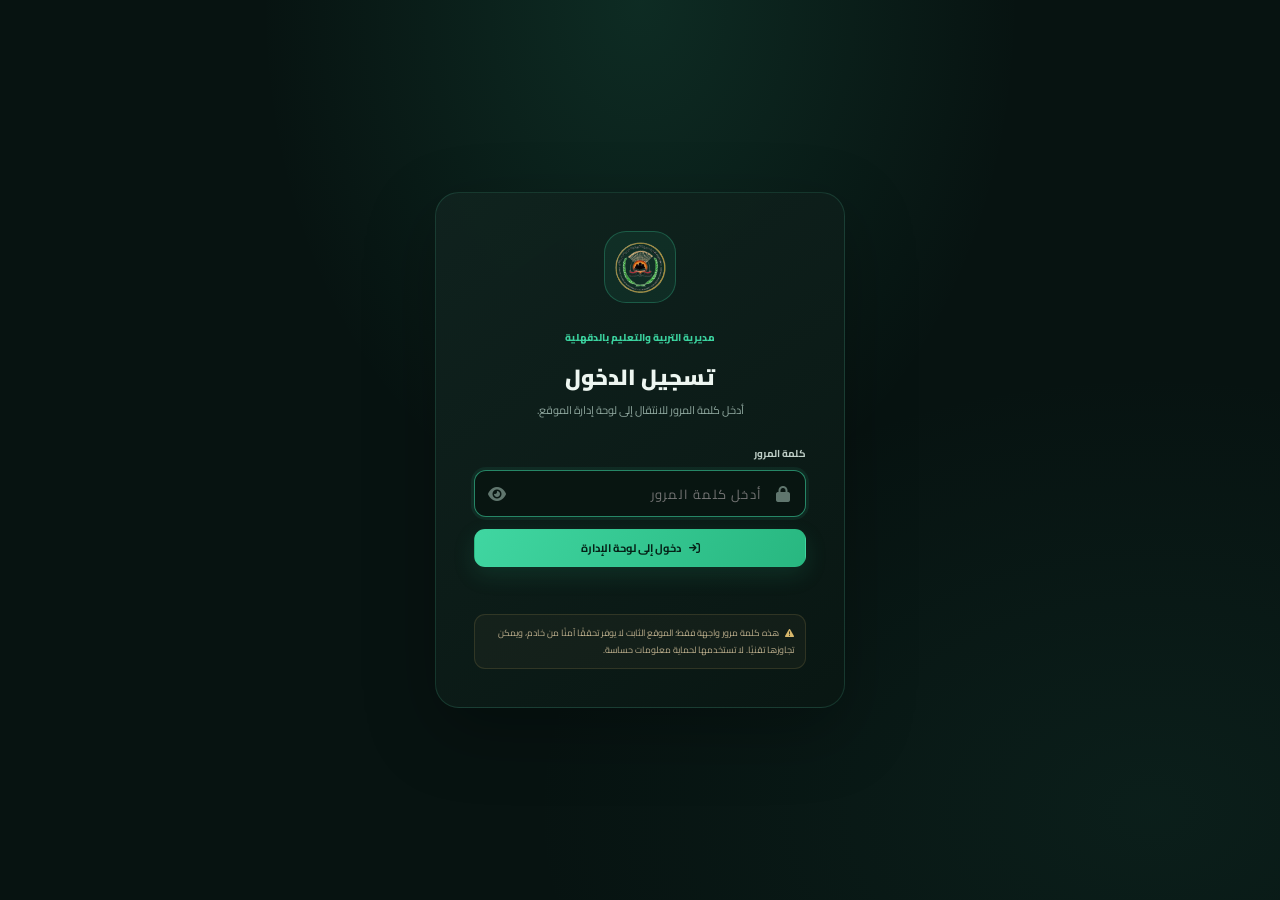
==== admin.html @ e36885cb "jjjm" ====
<!doctype html>
<html lang="ar" dir="rtl">
<head>
    <meta charset="utf-8">
    <meta name="viewport" content="width=device-width, initial-scale=1">
    <meta name="robots" content="noindex,nofollow">
    <meta name="theme-color" content="#071311">
    <title>إدارة الموقع | مديرية الدقهلية</title>
    <link rel="icon" href="op-removebg-preview.png">
    <link rel="preconnect" href="https://fonts.googleapis.com">
    <link rel="preconnect" href="https://fonts.gstatic.com" crossorigin>
    <link href="https://fonts.googleapis.com/css2?family=Cairo:wght@400;500;600;700;800;900&display=swap" rel="stylesheet">
    <link rel="stylesheet" href="https://cdnjs.cloudflare.com/ajax/libs/font-awesome/6.5.0/css/all.min.css">
    <style>
        :root {
            color-scheme: dark;
            --bg: #071311;
            --surface: #0c1b18;
            --surface-2: #10231f;
            --surface-3: #152b26;
            --line: rgba(195, 226, 214, .09);
            --line-bright: rgba(58, 211, 159, .28);
            --text: #edf6f1;
            --muted: #91a9a0;
            --soft: #60766e;
            --mint: #3bd39f;
            --mint-dark: #143e31;
            --gold: #d7b76b;
            --red: #ff7778;
            --blue: #7bc8ff;
            --radius: 18px;
            --shadow: 0 24px 70px rgba(0, 0, 0, .28);
        }

        * { box-sizing: border-box; }
        html { min-width: 320px; background: var(--bg); scroll-behavior: smooth; }
        body {
            min-width: 320px;
            min-height: 100vh;
            margin: 0;
            color: var(--text);
            background:
                radial-gradient(ellipse at 82% -15%, rgba(59, 211, 159, .11), transparent 38%),
                radial-gradient(ellipse at -10% 70%, rgba(39, 114, 94, .12), transparent 36%),
                var(--bg);
            font-family: "Cairo", sans-serif;
        }
        button, input, textarea, select { font: inherit; }
        button, a { -webkit-tap-highlight-color: transparent; }
        button { color: inherit; }
        a { color: inherit; }
        [hidden] { display: none !important; }

        .app-shell { min-height: 100vh; }
        .sidebar {
            position: fixed;
            z-index: 20;
            inset: 0 0 0 auto;
            display: flex;
            width: 278px;
            flex-direction: column;
            padding: 23px 17px 18px;
            border-left: 1px solid var(--line);
            background: rgba(9, 23, 19, .94);
            backdrop-filter: blur(18px);
        }
        .brand { display: flex; align-items: center; gap: 12px; padding: 3px 4px 24px; }
        .brand-mark {
            display: grid;
            width: 45px;
            height: 45px;
            flex: 0 0 45px;
            place-items: center;
            overflow: hidden;
            border: 1px solid var(--line-bright);
            border-radius: 15px;
            background: linear-gradient(145deg, rgba(59, 211, 159, .2), rgba(59, 211, 159, .04));
            box-shadow: 0 0 32px rgba(59, 211, 159, .08);
        }
        .brand-mark img { width: 34px; height: 34px; object-fit: contain; }
        .brand-copy { min-width: 0; }
        .brand-copy strong { display: block; font-size: 13px; font-weight: 800; }
        .brand-copy span { display: block; margin-top: 2px; color: var(--muted); font-size: 10px; }
        .side-caption { padding: 10px 11px 6px; color: var(--soft); font-size: 9px; font-weight: 800; letter-spacing: 1.4px; }
        .side-nav { display: grid; gap: 4px; overflow-y: auto; padding: 0 0 14px; }
        .nav-button {
            display: flex;
            min-height: 42px;
            align-items: center;
            gap: 11px;
            padding: 9px 12px;
            border: 1px solid transparent;
            border-radius: 12px;
            background: transparent;
            color: var(--muted);
            cursor: pointer;
            text-align: right;
            transition: .2s ease;
        }
        .nav-button i { width: 19px; color: #779187; text-align: center; }
        .nav-button span { flex: 1; font-size: 12px; font-weight: 700; }
        .nav-button:hover { border-color: var(--line); background: rgba(255,255,255,.025); color: var(--text); }
        .nav-button.active {
            border-color: rgba(59, 211, 159, .2);
            background: linear-gradient(95deg, rgba(59, 211, 159, .14), rgba(59, 211, 159, .035));
            color: #dff9ee;
        }
        .nav-button.active i { color: var(--mint); }
        .side-bottom { margin-top: auto; border-top: 1px solid var(--line); padding-top: 15px; }
        .local-note { padding: 11px 12px; border: 1px solid rgba(215,183,107,.14); border-radius: 12px; background: rgba(215,183,107,.045); color: #bcae8c; font-size: 10px; line-height: 1.8; }
        .local-note i { margin-left: 5px; color: var(--gold); }
        .side-home { display: flex; align-items: center; gap: 9px; margin-top: 12px; padding: 9px 11px; color: var(--muted); font-size: 11px; text-decoration: none; }
        .side-home:hover { color: var(--mint); }

        .main { min-height: 100vh; margin-right: 278px; }
        .topbar {
            position: sticky;
            z-index: 10;
            top: 0;
            display: flex;
            min-height: 76px;
            align-items: center;
            justify-content: space-between;
            gap: 15px;
            padding: 13px clamp(16px, 3vw, 36px);
            border-bottom: 1px solid var(--line);
            background: rgba(7, 19, 17, .82);
            backdrop-filter: blur(18px);
        }
        .topbar-title { display: flex; min-width: 0; align-items: center; gap: 12px; }
        .menu-toggle { display: none; }
        .page-icon { display: grid; width: 39px; height: 39px; flex: 0 0 39px; place-items: center; overflow: hidden; border: 1px solid var(--line-bright); border-radius: 13px; background: rgba(59,211,159,.09); color: var(--mint); }
        .page-icon img { width: 31px; height: 31px; object-fit: contain; }
        .page-heading { min-width: 0; }
        .page-heading h1 { margin: 0; font-size: 16px; font-weight: 800; }
        .page-heading p { margin: 2px 0 0; color: var(--muted); font-size: 10px; }
        .top-actions { display: flex; align-items: center; gap: 8px; }
        .save-state { display: flex; align-items: center; gap: 7px; padding: 7px 10px; color: var(--muted); font-size: 10px; white-space: nowrap; }
        .save-state i { color: var(--mint); font-size: 8px; }
        .button {
            display: inline-flex;
            min-height: 38px;
            align-items: center;
            justify-content: center;
            gap: 8px;
            padding: 8px 13px;
            border: 1px solid var(--line);
            border-radius: 11px;
            background: var(--surface-2);
            color: var(--text);
            cursor: pointer;
            font-size: 11px;
            font-weight: 700;
            text-decoration: none;
            transition: transform .18s ease, border-color .18s ease, background .18s ease;
        }
        .button:hover { transform: translateY(-1px); border-color: var(--line-bright); }
        .button.primary { border-color: transparent; background: linear-gradient(120deg, #40d6a1, #28b780); color: #052117; box-shadow: 0 8px 22px rgba(40,183,128,.15); }
        .button.ghost { background: transparent; color: var(--muted); }
        .button.danger { border-color: rgba(255,119,120,.2); background: rgba(255,119,120,.07); color: #ffaaaa; }
        .button.small { min-height: 32px; padding: 5px 9px; font-size: 10px; }
        .button:disabled { cursor: not-allowed; opacity: .5; transform: none; }
        .workspace { width: min(100%, 1500px); margin: 0 auto; padding: 27px clamp(16px, 3vw, 36px) 60px; }
        .panel { display: none; animation: appear .24s ease both; }
        .panel.active { display: block; }
        @keyframes appear { from { opacity: 0; transform: translateY(5px); } to { opacity: 1; transform: translateY(0); } }
        .welcome {
            position: relative;
            display: flex;
            min-height: 190px;
            align-items: center;
            justify-content: space-between;
            gap: 25px;
            overflow: hidden;
            padding: clamp(22px, 4vw, 38px);
            border: 1px solid rgba(83, 208, 163, .16);
            border-radius: 22px;
            background:
                radial-gradient(circle at 18% 0, rgba(81, 222, 169, .15), transparent 36%),
                linear-gradient(120deg, #102720, #0b1c18 65%, #10231d);
            box-shadow: var(--shadow);
        }
        .welcome::after { position: absolute; top: -105px; left: 21%; width: 240px; height: 240px; border: 1px solid rgba(98,223,174,.09); border-radius: 50%; box-shadow: 0 0 0 25px rgba(98,223,174,.025), 0 0 0 52px rgba(98,223,174,.02); content: ""; pointer-events: none; }
        .welcome-copy { position: relative; z-index: 1; max-width: 650px; }
        .eyebrow { display: inline-flex; align-items: center; gap: 7px; margin-bottom: 10px; color: var(--mint); font-size: 10px; font-weight: 800; }
        .welcome h2 { margin: 0; font-size: clamp(21px, 3vw, 31px); font-weight: 900; letter-spacing: -.5px; }
        .welcome p { max-width: 600px; margin: 8px 0 0; color: #a4b9af; font-size: 11px; line-height: 1.9; }
        .welcome-actions { position: relative; z-index: 1; display: flex; flex: 0 0 auto; flex-direction: column; gap: 8px; }
        .metric-grid { display: grid; grid-template-columns: repeat(4, minmax(0,1fr)); gap: 13px; margin-top: 16px; }
        .metric-card { position: relative; overflow: hidden; padding: 17px; border: 1px solid var(--line); border-radius: 16px; background: linear-gradient(145deg, rgba(16,35,31,.96), rgba(11,26,22,.96)); }
        .metric-card::after { position: absolute; top: -22px; left: -18px; width: 78px; height: 78px; border-radius: 50%; background: var(--glow, rgba(59,211,159,.08)); content: ""; filter: blur(7px); }
        .metric-top { display: flex; align-items: center; justify-content: space-between; color: var(--muted); font-size: 10px; }
        .metric-icon { display: grid; width: 32px; height: 32px; place-items: center; border: 1px solid var(--line); border-radius: 10px; background: rgba(255,255,255,.025); color: var(--metric-color, var(--mint)); }
        .metric-value { margin-top: 12px; font-size: 25px; font-weight: 900; letter-spacing: -.5px; }
        .metric-hint { margin-top: 1px; color: var(--soft); font-size: 9px; }
        .section-heading { display: flex; align-items: end; justify-content: space-between; gap: 12px; margin: 25px 0 12px; }
        .section-heading h2 { margin: 0; font-size: 15px; font-weight: 800; }
        .section-heading p { margin: 3px 0 0; color: var(--muted); font-size: 10px; }
        .dashboard-grid { display: grid; grid-template-columns: minmax(0,1.35fr) minmax(260px,.8fr); gap: 14px; }
        .card { min-width: 0; border: 1px solid var(--line); border-radius: 16px; background: linear-gradient(145deg, rgba(13,29,25,.96), rgba(10,23,20,.96)); }
        .card-head { display: flex; align-items: center; justify-content: space-between; gap: 10px; padding: 15px 17px; border-bottom: 1px solid var(--line); }
        .card-head h3 { margin: 0; font-size: 12px; font-weight: 800; }
        .card-head p { margin: 3px 0 0; color: var(--muted); font-size: 9px; }
        .card-body { padding: 16px 17px; }
        .activity-list { display: grid; gap: 11px; }
        .activity-item { display: flex; align-items: center; gap: 10px; color: #c1d1c9; font-size: 10px; }
        .activity-dot { width: 8px; height: 8px; flex: 0 0 8px; border-radius: 50%; background: var(--mint); box-shadow: 0 0 11px rgba(59,211,159,.4); }
        .activity-item time { margin-right: auto; color: var(--soft); font-size: 9px; }
        .quick-actions { display: grid; grid-template-columns: repeat(2, minmax(0,1fr)); gap: 9px; }
        .quick-action { display: flex; min-height: 68px; align-items: center; gap: 10px; padding: 11px; border: 1px solid var(--line); border-radius: 12px; background: rgba(255,255,255,.018); color: var(--muted); cursor: pointer; text-align: right; transition: .18s ease; }
        .quick-action:hover { border-color: var(--line-bright); background: rgba(59,211,159,.04); color: var(--text); }
        .quick-action i { display: grid; width: 32px; height: 32px; flex: 0 0 32px; place-items: center; border-radius: 10px; background: rgba(59,211,159,.1); color: var(--mint); }
        .quick-action span { font-size: 10px; font-weight: 700; }
        .info-banner { display: flex; align-items: flex-start; gap: 10px; margin-bottom: 16px; padding: 12px 14px; border: 1px solid rgba(123,200,255,.14); border-radius: 12px; background: rgba(123,200,255,.045); color: #a9c5d5; font-size: 10px; line-height: 1.8; }
        .info-banner i { margin-top: 2px; color: var(--blue); }
        .warning-banner { border-color: rgba(215,183,107,.16); background: rgba(215,183,107,.045); color: #c7b78f; }
        .warning-banner i { color: var(--gold); }
        .form-card { margin-bottom: 14px; padding: 19px; border: 1px solid var(--line); border-radius: 16px; background: rgba(12,27,24,.88); }
        .form-card h3 { display: flex; align-items: center; gap: 9px; margin: 0 0 15px; padding-bottom: 12px; border-bottom: 1px solid var(--line); font-size: 12px; }
        .form-card h3 i { color: var(--mint); }
        .field-grid { display: grid; grid-template-columns: repeat(2, minmax(0,1fr)); gap: 12px; }
        .field { display: grid; min-width: 0; gap: 5px; }
        .field.full { grid-column: 1 / -1; }
        .field label { color: #aec0b7; font-size: 10px; font-weight: 700; }
        .field small { color: var(--soft); font-size: 9px; }
        .control {
            width: 100%;
            min-height: 39px;
            padding: 9px 11px;
            border: 1px solid rgba(195,226,214,.12);
            border-radius: 10px;
            outline: 0;
            background: #091713;
            color: var(--text);
            font-size: 11px;
            transition: border-color .18s ease, box-shadow .18s ease;
        }
        .control:focus { border-color: rgba(59,211,159,.56); box-shadow: 0 0 0 3px rgba(59,211,159,.08); }
        textarea.control { min-height: 82px; resize: vertical; line-height: 1.8; }
        select.control { cursor: pointer; }
        .field-actions { display: flex; flex-wrap: wrap; align-items: center; gap: 8px; margin-top: 14px; }
        .list-toolbar { display: flex; flex-wrap: wrap; align-items: center; justify-content: space-between; gap: 9px; margin-bottom: 12px; }
        .list-summary { color: var(--muted); font-size: 10px; }
        .collection { display: grid; gap: 10px; }
        .collection-row { position: relative; min-width: 0; padding: 15px; border: 1px solid var(--line); border-radius: 13px; background: rgba(255,255,255,.015); }
        .collection-row-head { display: flex; align-items: center; justify-content: space-between; gap: 8px; margin-bottom: 10px; }
        .collection-row-title { min-width: 0; overflow: hidden; color: #d8e6de; font-size: 10px; font-weight: 800; text-overflow: ellipsis; white-space: nowrap; }
        .row-actions { display: flex; flex: 0 0 auto; gap: 5px; }
        .icon-button { display: grid; width: 29px; height: 29px; place-items: center; border: 1px solid var(--line); border-radius: 8px; background: rgba(255,255,255,.025); color: var(--muted); cursor: pointer; }
        .icon-button:hover { border-color: var(--line-bright); color: var(--mint); }
        .icon-button.remove:hover { border-color: rgba(255,119,120,.25); color: var(--red); }
        .row-grid { display: grid; grid-template-columns: repeat(2, minmax(0,1fr)); gap: 9px; }
        .row-grid .control { min-height: 35px; padding: 7px 9px; font-size: 10px; }
        .row-grid textarea.control { min-height: 60px; }
        .administration-row .row-grid { grid-template-columns: repeat(3,minmax(0,1fr)); }
        .switch-list { display: grid; grid-template-columns: repeat(2,minmax(0,1fr)); gap: 9px; }
        .switch-card { display: flex; min-height: 61px; align-items: center; gap: 10px; padding: 10px 12px; border: 1px solid var(--line); border-radius: 12px; background: rgba(255,255,255,.015); }
        .switch-copy { flex: 1; }
        .switch-copy strong { display: block; font-size: 10px; }
        .switch-copy span { display: block; margin-top: 2px; color: var(--soft); font-size: 9px; }
        .switch { position: relative; width: 37px; height: 21px; flex: 0 0 37px; }
        .switch input { position: absolute; width: 1px; height: 1px; opacity: 0; }
        .switch-track { position: absolute; inset: 0; border: 1px solid rgba(195,226,214,.13); border-radius: 99px; background: #17241f; cursor: pointer; transition: .2s ease; }
        .switch-track::after { position: absolute; top: 3px; right: 3px; width: 13px; height: 13px; border-radius: 50%; background: #71847b; content: ""; transition: .2s ease; }
        .switch input:checked + .switch-track { border-color: rgba(59,211,159,.35); background: rgba(59,211,159,.25); }
        .switch input:checked + .switch-track::after { right: 19px; background: var(--mint); box-shadow: 0 0 9px rgba(59,211,159,.38); }
        .image-grid { display: grid; grid-template-columns: repeat(2,minmax(0,1fr)); gap: 12px; }
        .image-card { min-width: 0; padding: 14px; border: 1px solid var(--line); border-radius: 13px; background: rgba(255,255,255,.015); }
        .image-head { display: flex; align-items: center; justify-content: space-between; gap: 8px; margin-bottom: 10px; }
        .image-head strong { font-size: 10px; }
        .image-preview { display: grid; height: 112px; place-items: center; overflow: hidden; margin-bottom: 10px; border: 1px dashed rgba(195,226,214,.13); border-radius: 10px; background: rgba(0,0,0,.12); }
        .image-preview img { max-width: 95%; max-height: 95%; object-fit: contain; }
        .image-preview span { color: var(--soft); font-size: 10px; }
        .file-control { display: none; }
        .switch-input-label { display: flex; align-items: center; gap: 8px; color: var(--muted); font-size: 10px; cursor: pointer; }
        .import-label { cursor: pointer; }
        .empty-state { padding: 24px; color: var(--muted); font-size: 11px; text-align: center; }
        .toast-region { position: fixed; z-index: 50; inset: auto 20px 20px auto; display: grid; gap: 8px; width: min(360px, calc(100vw - 40px)); }
        .toast { display: flex; align-items: center; gap: 9px; padding: 12px 14px; border: 1px solid var(--line); border-radius: 12px; background: #10211c; box-shadow: var(--shadow); color: var(--text); font-size: 11px; animation: appear .2s ease both; }
        .toast.success i { color: var(--mint); }
        .toast.error i { color: var(--red); }
        .toast.info i { color: var(--blue); }
        .backdrop { display: none; }
        .app-shell[hidden] { display: none; }
        .login-screen {
            display: grid;
            min-height: 100vh;
            place-items: center;
            padding: 22px;
            background:
                radial-gradient(ellipse at 50% 0, rgba(59, 211, 159, .13), transparent 42%),
                radial-gradient(ellipse at 90% 90%, rgba(39, 114, 94, .12), transparent 38%),
                var(--bg);
        }
        .login-card {
            width: min(100%, 410px);
            padding: clamp(24px, 6vw, 38px);
            border: 1px solid rgba(83, 208, 163, .17);
            border-radius: 24px;
            background: linear-gradient(145deg, rgba(16, 35, 31, .97), rgba(9, 23, 19, .98));
            box-shadow: var(--shadow);
            text-align: center;
        }
        .login-logo {
            display: grid;
            width: 72px;
            height: 72px;
            place-items: center;
            margin: 0 auto 17px;
            border: 1px solid var(--line-bright);
            border-radius: 22px;
            background: rgba(59, 211, 159, .08);
        }
        .login-logo img { width: 54px; height: 54px; object-fit: contain; }
        .login-eyebrow { color: var(--mint); font-size: 10px; font-weight: 800; }
        .login-card h1 { margin: 6px 0 2px; font-size: 22px; font-weight: 900; }
        .login-card > p { margin: 0; color: var(--muted); font-size: 11px; }
        .login-form { margin-top: 24px; text-align: right; }
        .login-label { display: block; margin-bottom: 7px; color: #c1d1c9; font-size: 10px; font-weight: 700; }
        .password-wrap { position: relative; }
        .password-input { width: 100%; min-height: 47px; padding: 10px 43px 10px 42px; border: 1px solid rgba(195,226,214,.14); border-radius: 12px; outline: 0; background: #081511; color: var(--text); font-size: 13px; letter-spacing: 1.2px; }
        .password-input:focus { border-color: rgba(59,211,159,.6); box-shadow: 0 0 0 3px rgba(59,211,159,.08); }
        .password-lock, .password-toggle { position: absolute; top: 50%; display: grid; width: 32px; height: 32px; place-items: center; transform: translateY(-50%); color: var(--soft); }
        .password-lock { right: 7px; pointer-events: none; }
        .password-toggle { left: 7px; border: 0; border-radius: 8px; background: transparent; cursor: pointer; }
        .password-toggle:hover { color: var(--mint); }
        .login-submit { width: 100%; margin-top: 12px; }
        .login-error { min-height: 18px; margin-top: 9px; color: var(--red); font-size: 10px; }
        .login-warning { margin-top: 20px; padding: 10px 11px; border: 1px solid rgba(215,183,107,.14); border-radius: 11px; background: rgba(215,183,107,.045); color: #bcae8c; font-size: 9px; line-height: 1.8; text-align: right; }
        .login-warning i { margin-left: 4px; color: var(--gold); }

        @media (max-width: 1120px) {
            .sidebar { width: 245px; }
            .main { margin-right: 245px; }
            .metric-grid { grid-template-columns: repeat(2,minmax(0,1fr)); }
        }
        @media (max-width: 820px) {
            .sidebar { width: 278px; transform: translateX(100%); transition: transform .25s ease; }
            .sidebar.open { transform: translateX(0); }
            .main { margin-right: 0; }
            .menu-toggle { display: grid; width: 37px; height: 37px; flex: 0 0 37px; place-items: center; border: 1px solid var(--line); border-radius: 11px; background: var(--surface-2); color: var(--mint); cursor: pointer; }
            .backdrop.show { position: fixed; z-index: 19; inset: 0; display: block; background: rgba(0,0,0,.55); backdrop-filter: blur(2px); }
            .dashboard-grid { grid-template-columns: 1fr; }
            .welcome { align-items: flex-start; }
            .welcome-actions { flex-direction: row; }
        }
        @media (max-width: 560px) {
            .topbar { min-height: 66px; padding: 10px 13px; }
            .page-heading h1 { font-size: 13px; }
            .page-heading p { font-size: 9px; }
            .page-icon { width: 34px; height: 34px; flex-basis: 34px; }
            .page-icon img { width: 27px; height: 27px; }
            .top-actions { gap: 5px; }
            .top-actions .button { width: 37px; min-height: 37px; padding: 0; font-size: 0; }
            .top-actions .button i { font-size: 12px; }
            .save-state { display: none; }
            .workspace { padding: 17px 13px 40px; }
            .welcome { min-height: 0; flex-direction: column; gap: 16px; padding: 21px; }
            .welcome h2 { font-size: 22px; }
            .welcome p { font-size: 10px; }
            .welcome-actions { width: 100%; }
            .welcome-actions .button { flex: 1; }
            .metric-grid { gap: 9px; }
            .metric-card { padding: 12px; }
            .metric-value { font-size: 21px; }
            .metric-top { font-size: 9px; }
            .metric-icon { width: 28px; height: 28px; }
            .field-grid, .switch-list, .image-grid { grid-template-columns: 1fr; }
            .administration-row .row-grid, .row-grid { grid-template-columns: 1fr; }
            .form-card { padding: 14px; }
            .section-heading { align-items: flex-start; }
            .quick-actions { grid-template-columns: repeat(2,minmax(0,1fr)); }
            .toast-region { inset: auto 12px 12px; width: auto; }
        }
        @media (prefers-reduced-motion: reduce) {
            *, *::before, *::after { scroll-behavior: auto !important; animation-duration: .01ms !important; transition-duration: .01ms !important; }
        }
    </style>
</head>
<body>
    <section class="login-screen" id="loginScreen" aria-labelledby="loginTitle">
        <div class="login-card">
            <div class="login-logo"><img src="op-removebg-preview.png" alt="شعار المديرية"></div>
            <span class="login-eyebrow">مديرية التربية والتعليم بالدقهلية</span>
            <h1 id="loginTitle">تسجيل الدخول</h1>
            <p>أدخل كلمة المرور للانتقال إلى لوحة إدارة الموقع.</p>
            <form class="login-form" id="loginForm">
                <label class="login-label" for="loginPassword">كلمة المرور</label>
                <div class="password-wrap">
                    <i class="fa-solid fa-lock password-lock" aria-hidden="true"></i>
                    <input class="password-input" id="loginPassword" type="password" placeholder="أدخل كلمة المرور" autocomplete="current-password" required>
                    <button class="password-toggle" id="togglePassword" type="button" aria-label="إظهار كلمة المرور" aria-pressed="false"><i class="fa-solid fa-eye"></i></button>
                </div>
                <button class="button primary login-submit" type="submit"><i class="fa-solid fa-arrow-right-to-bracket"></i> دخول إلى لوحة الإدارة</button>
                <div class="login-error" id="loginError" role="alert" aria-live="polite"></div>
            </form>
            <div class="login-warning"><i class="fa-solid fa-triangle-exclamation"></i> هذه كلمة مرور واجهة فقط؛ الموقع الثابت لا يوفر تحققًا آمنًا من خادم، ويمكن تجاوزها تقنيًا. لا تستخدمها لحماية معلومات حساسة.</div>
        </div>
    </section>
    <div class="app-shell" id="appShell" hidden>
        <aside class="sidebar" id="sidebar" aria-label="قائمة لوحة الإدارة">
            <div class="brand">
                <div class="brand-mark"><img src="op-removebg-preview.png" alt=""></div>
                <div class="brand-copy"><strong>مركز إدارة الموقع</strong><span>مديرية التربية والتعليم بالدقهلية</span></div>
            </div>
            <div class="side-caption">مساحة العمل</div>
            <nav class="side-nav" id="sideNav">
                <button class="nav-button active" data-panel="overview"><i class="fa-solid fa-chart-pie"></i><span>نظرة عامة</span></button>
                <button class="nav-button" data-panel="content"><i class="fa-solid fa-pen-to-square"></i><span>محتوى الموقع</span></button>
                <button class="nav-button" data-panel="administrations"><i class="fa-solid fa-building-columns"></i><span>الإدارات التعليمية</span></button>
                <button class="nav-button" data-panel="stats"><i class="fa-solid fa-chart-simple"></i><span>الإحصائيات</span></button>
                <button class="nav-button" data-panel="services"><i class="fa-solid fa-graduation-cap"></i><span>الخدمات الإلكترونية</span></button>
                <button class="nav-button" data-panel="quickAccess"><i class="fa-solid fa-arrow-up-right-from-square"></i><span>الروابط المباشرة</span></button>
                <button class="nav-button" data-panel="footer"><i class="fa-solid fa-link"></i><span>روابط وتذييل الصفحة</span></button>
                <button class="nav-button" data-panel="display"><i class="fa-solid fa-eye"></i><span>إظهار وإخفاء الأقسام</span></button>
                <button class="nav-button" data-panel="images"><i class="fa-regular fa-images"></i><span>الصور والشعارات</span></button>
                <button class="nav-button" data-panel="tools"><i class="fa-solid fa-box-archive"></i><span>النسخ الاحتياطي</span></button>
            </nav>
            <div class="side-bottom">
                <div class="local-note"><i class="fa-solid fa-circle-info"></i> هذه النسخة تحفظ التغييرات على هذا المتصفح فقط. نشرها للزوار يحتاج إلى قاعدة بيانات وخادم.</div>
                <a class="side-home" href="index.html"><i class="fa-solid fa-arrow-right"></i> العودة إلى الموقع</a>
            </div>
        </aside>
        <div class="backdrop" id="backdrop"></div>
        <main class="main">
            <header class="topbar">
                <div class="topbar-title">
                    <button class="menu-toggle" id="menuToggle" aria-label="فتح القائمة" aria-expanded="false"><i class="fa-solid fa-bars"></i></button>
                    <div class="page-icon"><img src="op-removebg-preview.png" alt="شعار مديرية التربية والتعليم بالدقهلية"></div>
                    <div class="page-heading"><h1 id="pageTitle">نظرة عامة</h1><p>إدارة محتوى بوابة مديرية الدقهلية</p></div>
                </div>
                <div class="top-actions">
                    <span class="save-state" id="saveState"><i class="fa-solid fa-circle"></i> كل التغييرات محفوظة</span>
                    <a class="button ghost" href="index.html" target="_blank" rel="noopener noreferrer" aria-label="معاينة الموقع"><i class="fa-solid fa-arrow-up-right-from-square"></i><span> معاينة</span></a>
                    <button class="button primary" id="saveButton" aria-label="حفظ التغييرات"><i class="fa-solid fa-floppy-disk"></i><span> حفظ التغييرات</span></button>
                </div>
            </header>

            <div class="workspace">
                <section class="panel active" id="panel-overview">
                    <div class="welcome">
                        <div class="welcome-copy">
                            <span class="eyebrow"><i class="fa-solid fa-circle"></i> مركز التحكم بالموقع</span>
                            <h2>كل تفاصيل موقعك…<br>في مكان واحد.</h2>
                            <p>عدّل المحتوى، أدر الإدارات والخدمات، أظهر أو أخفِ الأقسام، وغيّر الصور والشعارات — ثم احفظ وشاهد النتيجة على الموقع.</p>
                        </div>
                        <div class="welcome-actions">
                            <button class="button primary" data-go="content"><i class="fa-solid fa-pen"></i> تعديل المحتوى</button>
                            <a class="button" href="index.html" target="_blank" rel="noopener noreferrer"><i class="fa-solid fa-eye"></i> فتح الموقع</a>
                        </div>
                    </div>
                    <div class="metric-grid">
                        <article class="metric-card" style="--metric-color:#45d8a4;--glow:rgba(69,216,164,.09)"><div class="metric-top"><span>إدارات تعليمية</span><span class="metric-icon"><i class="fa-solid fa-building-columns"></i></span></div><div class="metric-value" id="metricAdministrations">—</div><div class="metric-hint">في دليل المحافظة</div></article>
                        <article class="metric-card" style="--metric-color:#7bc8ff;--glow:rgba(123,200,255,.09)"><div class="metric-top"><span>خدمات إلكترونية</span><span class="metric-icon"><i class="fa-solid fa-graduation-cap"></i></span></div><div class="metric-value" id="metricServices">—</div><div class="metric-hint">بطاقات الخدمات بالموقع</div></article>
                        <article class="metric-card" style="--metric-color:#d7b76b;--glow:rgba(215,183,107,.09)"><div class="metric-top"><span>روابط مباشرة</span><span class="metric-icon"><i class="fa-solid fa-arrow-up-right-from-square"></i></span></div><div class="metric-value" id="metricLinks">—</div><div class="metric-hint">منصات وروابط سريعة</div></article>
                        <article class="metric-card" style="--metric-color:#bb9cff;--glow:rgba(187,156,255,.09)"><div class="metric-top"><span>أقسام ظاهرة</span><span class="metric-icon"><i class="fa-solid fa-layer-group"></i></span></div><div class="metric-value" id="metricSections">—</div><div class="metric-hint">من أقسام الصفحة الرئيسية</div></article>
                    </div>
                    <div class="section-heading"><div><h2>ابدأ من هنا</h2><p>اختصارات لأكثر أدوات الإدارة استخدامًا</p></div></div>
                    <div class="dashboard-grid">
                        <article class="card">
                            <div class="card-head"><div><h3>إجراءات سريعة</h3><p>افتح القسم الذي تريد تعديله</p></div><i class="fa-solid fa-wand-magic-sparkles" style="color:var(--gold)"></i></div>
                            <div class="card-body"><div class="quick-actions">
                                <button class="quick-action" data-go="administrations"><i class="fa-solid fa-building-columns"></i><span>إدارة الإدارات</span></button>
                                <button class="quick-action" data-go="services"><i class="fa-solid fa-laptop"></i><span>تعديل الخدمات</span></button>
                                <button class="quick-action" data-go="images"><i class="fa-regular fa-images"></i><span>تغيير الصور</span></button>
                                <button class="quick-action" data-go="display"><i class="fa-solid fa-eye"></i><span>إظهار أو إخفاء قسم</span></button>
                            </div></div>
                        </article>
                        <article class="card">
                            <div class="card-head"><div><h3>حالة مساحة العمل</h3><p>حالة آخر تعديل في هذه الجلسة</p></div><i class="fa-solid fa-shield-halved" style="color:var(--mint)"></i></div>
                            <div class="card-body"><div class="activity-list">
                                <div class="activity-item"><span class="activity-dot"></span><span id="overviewSaveLabel">لا توجد تغييرات غير محفوظة</span><time id="overviewTime">—</time></div>
                                <div class="activity-item"><span class="activity-dot"></span><span>التخزين المحلي للمتصفح متاح</span><time>محلي</time></div>
                                <div class="activity-item"><span class="activity-dot" style="background:var(--gold);box-shadow:none"></span><span>تحتاج التعديلات للنشر كي يراها الجميع</span><time>معلومة</time></div>
                            </div></div>
                        </article>
                    </div>
                    <div class="info-banner warning-banner" style="margin-top:14px"><i class="fa-solid fa-triangle-exclamation"></i><span>تنبيه مهم: الحفظ هنا على جهازك ومتصفحك فقط، ولا يرفع الملفات إلى الموقع المنشور. كما أن لوحة ثابتة مثل هذه لا توفر تسجيل دخول آمنًا أو صلاحيات حقيقية؛ يلزم خادم وقاعدة بيانات للنشر والإدارة المشتركة.</span></div>
                </section>

                <section class="panel" id="panel-content">
                    <div class="section-heading"><div><h2>محتوى الموقع</h2><p>عدّل النصوص الرئيسية والعناوين كما تظهر في الصفحة.</p></div></div>
                    <div id="contentEditor"></div>
                    <div class="form-card"><div class="list-toolbar"><div><h3 style="margin:0 0 4px;padding:0;border:0"><i class="fa-solid fa-list-check"></i> مميزات المديرية</h3><span class="list-summary">تظهر في قسم «عن المديرية».</span></div><button class="button primary small" id="addFeature"><i class="fa-solid fa-plus"></i> إضافة ميزة</button></div><div class="collection" id="featuresEditor"></div></div>
                </section>
                <section class="panel" id="panel-administrations">
                    <div class="section-heading"><div><h2>الإدارات التعليمية</h2><p>تحكم في بطاقات الدليل: الاسم، النطاق، العنوان، الصورة والرابط.</p></div></div>
                    <div class="info-banner"><i class="fa-solid fa-circle-info"></i><span>رابط Google Maps يفتح الخريطة. اترك الرابط فارغًا لفتح صفحة الإدارة الداخلية المعتادة.</span></div>
                    <div class="form-card"><div class="list-toolbar"><span class="list-summary" id="administrationsSummary"></span><button class="button primary small" id="addAdministration"><i class="fa-solid fa-plus"></i> إضافة إدارة</button></div><div class="collection" id="administrationsEditor"></div></div>
                </section>
                <section class="panel" id="panel-stats">
                    <div class="section-heading"><div><h2>إحصائيات الصفحة</h2><p>أضف بطاقة أو عدّل الأرقام والعناوين وترتيبها.</p></div></div>
                    <div class="form-card"><div class="list-toolbar"><span class="list-summary">تظهر في الشريط أسفل الواجهة الرئيسية.</span><button class="button primary small" id="addStat"><i class="fa-solid fa-plus"></i> إضافة إحصائية</button></div><div class="collection" id="statsEditor"></div></div>
                </section>
                <section class="panel" id="panel-services">
                    <div class="section-heading"><div><h2>الخدمات الإلكترونية</h2><p>أدر بطاقات الخدمات التي تظهر في بوابة الخدمات التعليمية.</p></div></div>
                    <div class="form-card"><div class="list-toolbar"><span class="list-summary">يمكنك إضافة خدمة أو حذفها دون تغيير ملفات الصفحة.</span><button class="button primary small" id="addService"><i class="fa-solid fa-plus"></i> إضافة خدمة</button></div><div class="collection" id="servicesEditor"></div></div>
                </section>
                <section class="panel" id="panel-quickAccess">
                    <div class="section-heading"><div><h2>الروابط المباشرة</h2><p>المجموعة المنفصلة أعلى بطاقات الخدمات.</p></div></div>
                    <div class="form-card"><div class="list-toolbar"><span class="list-summary">اسم الرابط والوصف والأيقونة والعنوان.</span><button class="button primary small" id="addQuickAccess"><i class="fa-solid fa-plus"></i> إضافة رابط</button></div><div class="collection" id="quickAccessEditor"></div></div>
                </section>
                <section class="panel" id="panel-footer">
                    <div class="section-heading"><div><h2>روابط وتذييل الصفحة</h2><p>عدّل روابط أسفل الصفحة ووصف المديرية والمنصات الرسمية.</p></div></div>
                    <div class="form-card"><h3><i class="fa-solid fa-link"></i> روابط سريعة في التذييل</h3><div class="list-toolbar"><span class="list-summary">روابط التنقل داخل الموقع.</span><button class="button primary small" id="addQuickLink"><i class="fa-solid fa-plus"></i> إضافة رابط</button></div><div class="collection" id="quickLinksEditor"></div></div>
                    <div class="form-card"><h3><i class="fa-solid fa-graduation-cap"></i> منصات تعليمية رسمية</h3><div class="list-toolbar"><span class="list-summary">روابط خارجية تظهر في التذييل.</span><button class="button primary small" id="addPlatform"><i class="fa-solid fa-plus"></i> إضافة منصة</button></div><div class="collection" id="platformsEditor"></div></div>
                </section>
                <section class="panel" id="panel-display">
                    <div class="section-heading"><div><h2>إظهار وإخفاء الأقسام</h2><p>اخفِ قسمًا مؤقتًا من الصفحة الرئيسية من دون حذف محتواه.</p></div></div>
                    <div class="form-card"><div class="switch-list" id="visibilityEditor"></div></div>
                </section>
                <section class="panel" id="panel-images">
                    <div class="section-heading"><div><h2>الصور والشعارات</h2><p>ضع رابط صورة أو اختر ملفًا؛ استخدم ضغطًا تلقائيًا قبل التخزين.</p></div></div>
                    <div class="info-banner warning-banner"><i class="fa-solid fa-hard-drive"></i><span>ملفات الصور تُخزَّن في بيانات المتصفح وقد تستهلك مساحته. يفضّل استخدام صور صغيرة وWebP عند الإمكان.</span></div>
                    <div class="image-grid" id="imagesEditor"></div>
                </section>
                <section class="panel" id="panel-tools">
                    <div class="section-heading"><div><h2>النسخ الاحتياطي والاستعادة</h2><p>احتفظ بنسخة من إعداداتك أو انقلها إلى متصفح آخر.</p></div></div>
                    <div class="form-card"><h3><i class="fa-solid fa-download"></i> تصدير الإعدادات</h3><p style="color:var(--muted);font-size:10px;line-height:1.9">ينشئ ملف JSON بإعدادات الموقع المحفوظة حاليًا.</p><button class="button primary" id="exportSettings"><i class="fa-solid fa-file-arrow-down"></i> تنزيل نسخة احتياطية</button></div>
                    <div class="form-card"><h3><i class="fa-solid fa-upload"></i> استيراد إعدادات</h3><p style="color:var(--muted);font-size:10px;line-height:1.9">اختر نسخة JSON سبق تصديرها. سيتم استبدال التغييرات الحالية في مساحة هذا المتصفح.</p><label class="button import-label" for="importFile"><i class="fa-solid fa-file-arrow-up"></i> اختيار ملف نسخة احتياطية</label><input class="file-control" id="importFile" type="file" accept="application/json,.json"></div>
                    <div class="form-card"><h3><i class="fa-solid fa-rotate-left"></i> استعادة الإعدادات الافتراضية</h3><p style="color:var(--muted);font-size:10px;line-height:1.9">يمسح تخصيصات لوحة الإدارة من هذا المتصفح ويعيد البيانات الافتراضية للصفحة.</p><button class="button danger" id="resetSettings"><i class="fa-solid fa-trash-can"></i> حذف التخصيصات واستعادة الأصل</button></div>
                </section>
                <div class="field-actions"><button class="button primary" id="bottomSave"><i class="fa-solid fa-floppy-disk"></i> حفظ جميع التغييرات</button><a class="button" href="index.html" target="_blank" rel="noopener noreferrer"><i class="fa-solid fa-eye"></i> معاينة الموقع</a></div>
            </div>
        </main>
    </div>
    <div class="toast-region" id="toastRegion" aria-live="polite"></div>
    <script src="administration-logos.js"></script>
    <script src="الاداره.js"></script>
    <script>
        (() => {
            "use strict";
            const PASSWORD = "zoom";
            const AUTH_KEY = "dakahlia_admin_authenticated";
            const screen = document.getElementById("loginScreen");
            const app = document.getElementById("appShell");
            const form = document.getElementById("loginForm");
            const input = document.getElementById("loginPassword");
            const error = document.getElementById("loginError");
            const toggle = document.getElementById("togglePassword");

            function unlock() {
                screen.hidden = true;
                app.hidden = false;
                input.value = "";
            }

            if (sessionStorage.getItem(AUTH_KEY) === "1") unlock();
            else input.focus();

            toggle.addEventListener("click", () => {
                const visible = input.type === "password";
                input.type = visible ? "text" : "password";
                toggle.setAttribute("aria-pressed", String(visible));
                toggle.setAttribute("aria-label", visible ? "إخفاء كلمة المرور" : "إظهار كلمة المرور");
                toggle.innerHTML = `<i class="fa-solid ${visible ? "fa-eye-slash" : "fa-eye"}"></i>`;
                input.focus();
            });

            form.addEventListener("submit", event => {
                event.preventDefault();
                if (input.value.trim().toLowerCase() === PASSWORD) {
                    sessionStorage.setItem(AUTH_KEY, "1");
                    unlock();
                    return;
                }
                error.textContent = "كلمة المرور غير صحيحة.";
                input.value = "";
                input.focus();
            });
        })();

        (() => {
            "use strict";

            const KEY = "site_cms_v1";
            const DEFAULTS = {
                content: {
                    pageTitle: "مديرية التربية والتعليم بالدقهلية | دليل الادارات والخدمات التعليمية",
                    ministry: "جمهورية مصر العربية • وزارة التربية والتعليم",
                    mainTitle: "مديرية التربية والتعليم بالدقهلية",
                    tagline: "مديرية التربية والتعليم بمحافظة الدقهلية",
                    headerCta: "بوابة الخدمات التعليمية الذكية",
                    ctaBtnLink: "#services",
                    noticeBadgeText: "تنبيه عاجل",
                    noticeText: "أهلاً بكم في بوابة مديرية التربية والتعليم بمحافظة الدقهلية",
                    heroPill: "بوابة مديرية التربية والتعليم بمحافظة الدقهلية",
                    heroTitle: "دليل إدارات الدقهلية",
                    heroHighlight: "في منصة تعليمية واحدة",
                    heroDescription: "بوابة للتعرّف على الخدمات التعليمية ودليل الإدارات التعليمية بمحافظة الدقهلية، مع وصول مباشر إلى مواقع الإدارات على الخريطة والمنصات والخدمات التعليمية للطلاب والمعلمين وأولياء الأمور.",
                    heroPrimary: "استكشف دليل الادارات",
                    heroSecondary: "بوابة الخدمات الإلكترونية",
                    emblemTitle: "مديرية التربية والتعليم بالدقهلية",
                    emblemDescription: "من أجل تعليم أفضل .. لمستقبل مشرق",
                    topSchoolsLink: "دليل الإدارات",
                    topServicesLink: "خدمات تعليمية بمحافظة الدقهلية",
                    filterTitle: "محرك البحث والتصفية الذكي للادارات",
                    schoolsEyebrow: "دليل الادارات",
                    schoolsTitle: "الإدارات المدرجة حاليًا في الدليل",
                    servicesEyebrow: "التحول الرقمي وتيسير المعاملات",
                    servicesTitle: "بوابة الخدمات التعليمية الذكية",
                    aboutEyebrow: "الصرح الإداري والتربوي",
                    aboutTitle: "عن مديرية التربية والتعليم بالدقهلية",
                    aboutDescription: "تتولى مديرية التربية والتعليم بالدقهلية دعم العملية التعليمية ومتابعة الخدمات المقدمة للطلاب والمعلمين وأولياء الأمور في المحافظة. تهدف هذه البوابة إلى تسهيل الوصول إلى المعلومات والخدمات التعليمية، ويعرض دليل الإدارات التعليمية السبع عشرة ومواقعها الجغرافية داخل المحافظة.",
                    aboutButton: "تصفح ادارات المدرجة",
                    aboutButtonLink: "#schools",
                    aboutOverlayTitle: "مديرية التربية والتعليم بالدقهلية",
                    aboutAddress: "محافظة الدقهلية",
                    footerBrandDescription: "بوابة تعليمية للتعريف بمديرية التربية والتعليم بالدقهلية وخدماتها ودليل الإدارات المدرجة بالمحافظة. نسعى إلى تسهيل وصول الطلاب والمعلمين وأولياء الأمور إلى المعلومات التعليمية.",
                    quickLinksTitle: "روابط سريعة",
                    platformsTitle: "منصات تعليمية رسمية",
                    scopeTitle: "نطاق الخدمات",
                    scopeLocation: "محافظة الدقهلية",
                    footerCopyright: "جميع الحقوق محفوظة © 2026 مديرية التربية والتعليم بمحافظة الدقهلية."
                },
                stats: [
                    { icon: "fa-building-columns", number: "17", label: "إدارة تعليمية بمحافظة الدقهلية" },
                    { icon: "fa-user-graduate", number: "+25,000", label: "خدمات تعليمية للطلاب وأولياء الأمور" },
                    { icon: "fa-chalkboard-user", number: "+2,100", label: "خدمات تعليمية للمعلمين والإداريين" },
                    { icon: "fa-award", number: "100%", label: "منصات وخدمات تعليمية" }
                ],
                services: [
                    { icon: "fa-book-open-reader", category: "المناهج والتقييمات", title: "المكتبة الإلكترونية والتقييمات الأسبوعية", description: "الوصول المباشر إلى منصة التقييمات والأداءات الصفية والمصادر التعليمية الرقمية والمناهج المعتمدة من وزارة التربية والتعليم لكافة المراحل والصفوف.", link: "https://ellibrary.moe.gov.eg/Performance_Assessments/", linkText: "دخول المكتبة والتقييمات" },
                    { icon: "fa-trophy", category: "الأنشطة والمسابقات", title: "رعاية الموهوبين والأنشطة الطلابية", description: "التسجيل في المسابقات الثقافية والعلمية، ودوري أوائل الطلبة، ومسابقات الروبوت والذكاء الاصطناعي، والمعارض الفنية على مستوى المحافظة.", link: "#schools", linkText: "استعراض الأنشطة والمسابقات" },
                    { icon: "fa-file-signature", category: "الخدمات الإدارية", title: "خدمات التنسيق والتحويلات الإلكترونية", description: "تقديم ومتابعة طلبات التنسيق والتحويلات المدرسية عبر بوابات وزارة التربية والتعليم ومركز المعلومات.", link: "https://emis.gov.eg/", linkText: "دخول بوابة الخدمات" },
                    { icon: "fa-square-poll-vertical", category: "النتائج والشهادات", title: "كشوف وبيانات نتائج الامتحانات", description: "الاستعلام عن نتائج سنوات النقل والشهادة الإعدادية بمحافظة الدقهلية برقم الجلوس، واستخراج بيانات الدرجات والشهادات الرسمية.", link: "https://edudk.net/", linkText: "استعلام النتائج" },
                    { icon: "fa-tv", category: "التعليم عن بعد", title: "منصة مدرستنا والبث المباشر", description: "حصص تعليمية مرئية ومراجعات نهائية لكافة المراحل عبر منصة وقنوات مدرستنا الرسمية المعتمدة.", link: "https://madrasetna.moe.gov.eg/", linkText: "مشاهدة الحصص التعليمية" },
                    { icon: "fa-user-tie", category: "خدمات الكادر التعليمي", title: "الخدمات الإلكترونية للمعلم والإداري", description: "طباعة صحيفة الأحوال الإلكترونية للمعلم والإداري، ومتابعة الترقيات والتدريبات المهنية المعتمدة لدى الأكاديمية المهنية للمعلمين.", link: "https://academy.emis.gov.eg/", linkText: "بوابة المعلم والأكاديمية" }
                ],
                quickAccess: [
                    { text: "المكتبة والتقييمات", subtitle: "التقييمات والأداءات الأسبوعية", icon: "fa-book-open-reader", href: "https://ellibrary.moe.gov.eg/Performance_Assessments/" },
                    { text: "التنسيق والتحويلات", subtitle: "بوابة خدمات وزارة التعليم", icon: "fa-file-signature", href: "https://emis.gov.eg/" },
                    { text: "نتائج الامتحانات", subtitle: "نتائج طلاب الدقهلية", icon: "fa-square-poll-vertical", href: "https://edudk.net/" },
                    { text: "منصة مدرستنا", subtitle: "حصص ومراجعات تعليمية", icon: "fa-tv", href: "https://madrasetna.moe.gov.eg/" },
                    { text: "بوابة المعلم والأكاديمية", subtitle: "خدمات المعلمين والتدريب", icon: "fa-chalkboard-user", href: "https://academy.emis.gov.eg/" }
                ],
                features: ["بنية تحتية وشبكات ألياف ضوئية", "شاشات وفصول تفاعلية ذكية", "مراكز تدريب وتطوير تكنولوجي معتمدة", "رعاية متكاملة للفائقين والمبتكرين"],
                quickLinks: [
                    { text: "الصفحة الرئيسية", href: "#hero" }, { text: "دليل الإدارات", href: "#schools" },
                    { text: "بوابة الخدمات التعليمية الذكية", href: "#services" }, { text: "عن المديرية", href: "#about" }
                ],
                platforms: [
                    { text: "وزارة التربية والتعليم", href: "https://moe.gov.eg/" },
                    { text: "المكتبة الإلكترونية والتقييمات", href: "https://ellibrary.moe.gov.eg/Performance_Assessments/" },
                    { text: "بنك المعرفة المصري", href: "https://www.ekb.eg/" },
                    { text: "منصة مدرستنا التعليمية", href: "https://madrasetna.moe.gov.eg/" },
                    { text: "مركز معلومات الوزارة (EMIS)", href: "https://emis.gov.eg/" }
                ],
                visibility: { notice: true, hero: true, stats: true, administrations: true, services: true, about: true, footer: true },
                images: {}
            };
            const SECTION_INFO = [
                ["notice", "شريط الأخبار العلوي", "التنبيه والساعة والروابط السريعة"],
                ["hero", "الواجهة الرئيسية", "العنوان والشعار والأزرار"],
                ["stats", "شريط الإحصائيات", "الأرقام والمؤشرات"],
                ["administrations", "دليل الإدارات", "البحث وبطاقات الإدارات"],
                ["services", "الخدمات التعليمية", "الروابط وبطاقات الخدمات"],
                ["about", "عن المديرية", "النبذة والمميزات"],
                ["footer", "تذييل الصفحة", "الروابط ومعلومات التواصل"]
            ];
            const CONTENT_GROUPS = [
                { title: "هوية الموقع والشريط العلوي", icon: "fa-id-card", fields: [
                    ["pageTitle","عنوان صفحة الموقع","text"],["ministry","اسم الوزارة أعلى الصفحة","text"],
                    ["mainTitle","اسم المديرية في الشعار","text"],["tagline","السطر التعريفي","text"],
                    ["noticeBadgeText","شارة شريط الإعلان","text"],["noticeText","نص الإعلان المتحرك","text"],
                    ["topSchoolsLink","رابط دليل الإدارات","text"],["topServicesLink","رابط الخدمات","text"],
                    ["headerCta","نص زر الخدمات في القائمة","text"],["ctaBtnLink","وجهة زر الخدمات","text"]
                ]},
                { title: "واجهة الموقع الرئيسية", icon: "fa-panorama", fields: [
                    ["heroPill","الشارة التعريفية","text"],["heroTitle","عنوان الواجهة","text"],
                    ["heroHighlight","النص المميز في العنوان","text"],["heroDescription","الوصف الرئيسي","textarea"],
                    ["heroPrimary","نص الزر الأول","text"],["heroSecondary","نص الزر الثاني","text"],
                    ["emblemTitle","عنوان بطاقة الشعار","text"],["emblemDescription","وصف بطاقة الشعار","text"]
                ]},
                { title: "دليل الإدارات والخدمات", icon: "fa-compass", fields: [
                    ["filterTitle","عنوان البحث والتصفية","text"],["schoolsEyebrow","شارة قسم الإدارات","text"],
                    ["schoolsTitle","عنوان قسم الإدارات","text"],["servicesEyebrow","الشارة التعريفية للخدمات","text"],
                    ["servicesTitle","عنوان قسم الخدمات","text"]
                ]},
                { title: "عن المديرية والتذييل", icon: "fa-landmark", fields: [
                    ["aboutEyebrow","الشارة التعريفية لقسم عن المديرية","text"],["aboutTitle","عنوان قسم عن المديرية","text"],
                    ["aboutDescription","نبذة عن المديرية","textarea"],["aboutButton","نص زر قسم المديرية","text"],
                    ["aboutButtonLink","وجهة زر قسم المديرية","text"],["aboutOverlayTitle","عنوان بطاقة المقر","text"],
                    ["aboutAddress","عنوان المقر","text"],["footerBrandDescription","وصف المديرية في التذييل","textarea"],
                    ["quickLinksTitle","عنوان الروابط السريعة","text"],["platformsTitle","عنوان المنصات","text"],
                    ["scopeTitle","عنوان نطاق الخدمات","text"],["scopeLocation","موقع المديرية في التذييل","text"],
                    ["footerCopyright","نص حقوق النشر","text"]
                ]}
            ];
            const IMAGE_INFO = [
                ["brandLogo","شعار المديرية","الشعار في رأس الصفحة والتذييل."],
                ["eagle","شعار النسر","الشعار الحكومي بجانب شعار المديرية."],
                ["emblem","صورة بطاقة الواجهة","تُستخدم في البطاقة الرئيسية."],
                ["aboutImage","صورة قسم عن المديرية","الصورة الجانبية لنبذة المديرية."],
                ["heroBackground","خلفية الواجهة","صورة خلفية لقسم البداية."]
            ];
            const TITLES = {
                overview: "نظرة عامة", content: "محتوى الموقع", administrations: "الإدارات التعليمية",
                stats: "الإحصائيات", services: "الخدمات الإلكترونية", quickAccess: "الروابط المباشرة",
                footer: "روابط وتذييل الصفحة", display: "إظهار وإخفاء الأقسام", images: "الصور والشعارات", tools: "النسخ الاحتياطي"
            };
            const clone = value => JSON.parse(JSON.stringify(value));
            let settings = readStored();
            let dirty = false;
            let lastSaved = null;
            let fieldSequence = 0;

            function readStored() {
                try {
                    const stored = JSON.parse(localStorage.getItem(KEY) || "null");
                    if (!stored || typeof stored !== "object" || Array.isArray(stored)) {
                        return { ...clone(DEFAULTS), administrations: getDefaultAdministrations() };
                    }
                    const objectOrEmpty = value => value && typeof value === "object" && !Array.isArray(value) ? value : {};
                    const itemArray = (value, fallback) => Array.isArray(value)
                        ? value.filter(item => item && typeof item === "object" && !Array.isArray(item)).map(item => ({ ...item }))
                        : clone(fallback);
                    return {
                        ...clone(DEFAULTS),
                        ...stored,
                        content: { ...clone(DEFAULTS.content), ...objectOrEmpty(stored.content) },
                        images: { ...clone(DEFAULTS.images), ...objectOrEmpty(stored.images) },
                        visibility: { ...clone(DEFAULTS.visibility), ...objectOrEmpty(stored.visibility) },
                        administrations: itemArray(stored.administrations, getDefaultAdministrations()),
                        stats: itemArray(stored.stats, DEFAULTS.stats),
                        services: itemArray(stored.services, DEFAULTS.services),
                        quickAccess: itemArray(stored.quickAccess, DEFAULTS.quickAccess),
                        features: Array.isArray(stored.features) ? stored.features.filter(item => typeof item === "string") : clone(DEFAULTS.features),
                        quickLinks: itemArray(stored.quickLinks, DEFAULTS.quickLinks),
                        platforms: itemArray(stored.platforms, DEFAULTS.platforms)
                    };
                } catch (error) {
                    console.error("تعذر تحميل إعدادات الموقع.", error);
                    toast("error", "تعذر قراءة الإعدادات المحفوظة. سيتم عرض البيانات الافتراضية.");
                    return clone(DEFAULTS);
                }
            }

            function getDefaultAdministrations() {
                const list = window.defaultDakahliaAdministrationData || window.dakahliaAdministrationData;
                return Array.isArray(list) ? clone(list) : [];
            }

            function toast(type, message) {
                const item = document.createElement("div");
                item.className = `toast ${type}`;
                const icon = document.createElement("i");
                icon.className = `fa-solid ${type === "success" ? "fa-circle-check" : type === "error" ? "fa-triangle-exclamation" : "fa-circle-info"}`;
                const text = document.createElement("span");
                text.textContent = message;
                item.append(icon, text);
                document.getElementById("toastRegion").append(item);
                window.setTimeout(() => item.remove(), 4200);
            }

            function markDirty() {
                dirty = true;
                document.getElementById("saveState").innerHTML = '<i class="fa-solid fa-circle" style="color:var(--gold)"></i> تغييرات غير محفوظة';
                document.getElementById("overviewSaveLabel").textContent = "تغييرات بانتظار الحفظ";
                document.getElementById("overviewTime").textContent = "الآن";
            }

            function updateMetrics() {
                document.getElementById("metricAdministrations").textContent = settings.administrations.length;
                document.getElementById("metricServices").textContent = settings.services.length;
                document.getElementById("metricLinks").textContent = settings.quickAccess.length;
                document.getElementById("metricSections").textContent = SECTION_INFO.filter(([key]) => settings.visibility[key] !== false).length;
                document.getElementById("administrationsSummary").textContent = `${settings.administrations.length} إدارة في الدليل`;
            }

            function activatePanel(name) {
                document.querySelectorAll(".panel").forEach(panel => panel.classList.toggle("active", panel.id === `panel-${name}`));
                document.querySelectorAll(".nav-button").forEach(button => button.classList.toggle("active", button.dataset.panel === name));
                document.getElementById("pageTitle").textContent = TITLES[name] || TITLES.overview;
                closeSidebar();
                window.scrollTo({ top: 0, behavior: "smooth" });
            }

            function closeSidebar() {
                document.getElementById("sidebar").classList.remove("open");
                document.getElementById("backdrop").classList.remove("show");
                document.getElementById("menuToggle").setAttribute("aria-expanded", "false");
            }

            function makeField(labelText, value, options = {}) {
                const wrapper = document.createElement("div");
                wrapper.className = `field${options.full ? " full" : ""}`;
                const id = `editor-field-${++fieldSequence}`;
                const label = document.createElement("label");
                label.htmlFor = id;
                label.textContent = labelText;
                const input = document.createElement(options.multiline ? "textarea" : "input");
                input.id = id;
                input.className = "control";
                input.value = value == null ? "" : String(value);
                if (!options.multiline) input.type = options.type || "text";
                if (options.placeholder) input.placeholder = options.placeholder;
                if (options.rows) input.rows = options.rows;
                wrapper.append(label, input);
                return { wrapper, input };
            }

            function renderContent() {
                const editor = document.getElementById("contentEditor");
                editor.replaceChildren();
                CONTENT_GROUPS.forEach(group => {
                    const card = document.createElement("div");
                    card.className = "form-card";
                    const heading = document.createElement("h3");
                    const icon = document.createElement("i");
                    icon.className = `fa-solid ${group.icon}`;
                    heading.append(icon, document.createTextNode(group.title));
                    const grid = document.createElement("div");
                    grid.className = "field-grid";
                    group.fields.forEach(([key, label, type]) => {
                        const field = makeField(label, settings.content[key], { multiline: type === "textarea", full: type === "textarea" });
                        field.input.addEventListener("input", () => { settings.content[key] = field.input.value; markDirty(); });
                        grid.append(field.wrapper);
                    });
                    card.append(heading, grid);
                    editor.append(card);
                });
            }

            function renderCollection(containerId, arrayKey, fields, options = {}) {
                const container = document.getElementById(containerId);
                container.replaceChildren();
                if (!settings[arrayKey].length) {
                    const empty = document.createElement("div");
                    empty.className = "empty-state";
                    empty.textContent = "لا توجد عناصر هنا. استخدم زر الإضافة لإنشاء عنصر جديد.";
                    container.append(empty);
                }
                settings[arrayKey].forEach((item, index) => {
                    const row = document.createElement("article");
                    row.className = `collection-row${options.administration ? " administration-row" : ""}`;
                    const head = document.createElement("div");
                    head.className = "collection-row-head";
                    const nameKey = options.titleKey || fields[0].key;
                    const title = document.createElement("span");
                    title.className = "collection-row-title";
                    title.textContent = item[nameKey] || `${options.label} ${index + 1}`;
                    const actions = document.createElement("div");
                    actions.className = "row-actions";
                    [["↑","up","تحريك لأعلى"],["↓","down","تحريك لأسفل"],["×","remove","حذف"]].forEach(([symbol, action, label]) => {
                        const button = document.createElement("button");
                        button.type = "button";
                        button.className = `icon-button${action === "remove" ? " remove" : ""}`;
                        button.setAttribute("aria-label", label);
                        button.title = label;
                        button.textContent = symbol;
                        button.disabled = (action === "up" && index === 0) || (action === "down" && index === settings[arrayKey].length - 1);
                        button.addEventListener("click", () => {
                            if (action === "remove") {
                                settings[arrayKey].splice(index, 1);
                            } else {
                                const target = action === "up" ? index - 1 : index + 1;
                                [settings[arrayKey][index], settings[arrayKey][target]] = [settings[arrayKey][target], settings[arrayKey][index]];
                            }
                            markDirty();
                            renderCollection(containerId, arrayKey, fields, options);
                            updateMetrics();
                        });
                        actions.append(button);
                    });
                    head.append(title, actions);
                    const grid = document.createElement("div");
                    grid.className = "row-grid";
                    fields.forEach(fieldInfo => {
                        const currentValue = options.features ? item :
                            (options.administration && fieldInfo.key === "featuresText"
                                ? (Array.isArray(item.features) ? item.features.join("\n") : "")
                                : item[fieldInfo.key]);
                        const field = makeField(fieldInfo.label, currentValue, { multiline: fieldInfo.multiline, full: fieldInfo.full });
                        field.input.addEventListener("input", () => {
                            if (options.features) settings[arrayKey][index] = field.input.value;
                            else if (options.administration && fieldInfo.key === "featuresText") {
                                settings.administrations[index].features = field.input.value.split("\n").map(value => value.trim()).filter(Boolean);
                            }
                            else settings[arrayKey][index][fieldInfo.key] = field.input.value;
                            if (fieldInfo.key === options.titleKey || options.features) title.textContent = field.input.value || `${options.label} ${index + 1}`;
                            markDirty();
                        });
                        grid.append(field.wrapper);
                    });
                    row.append(head, grid);
                    container.append(row);
                });
            }

            const STAT_FIELDS = [
                { key: "icon", label: "الأيقونة (مثال: fa-school)" },
                { key: "number", label: "القيمة أو الرقم" },
                { key: "label", label: "الوصف" }
            ];
            const SERVICE_FIELDS = [
                { key: "title", label: "اسم الخدمة" }, { key: "category", label: "التصنيف" },
                { key: "description", label: "وصف الخدمة", multiline: true, full: true },
                { key: "linkText", label: "نص الرابط" }, { key: "link", label: "الرابط" },
                { key: "icon", label: "الأيقونة (مثال: fa-book)" }
            ];
            const QUICK_FIELDS = [
                { key: "text", label: "اسم الرابط" }, { key: "subtitle", label: "الوصف المختصر" },
                { key: "href", label: "وجهة الرابط" }, { key: "icon", label: "الأيقونة" }
            ];
            const FOOT_LINK_FIELDS = [{ key: "text", label: "اسم الرابط" }, { key: "href", label: "وجهة الرابط" }];
            const ADMIN_FIELDS = [
                { key: "name", label: "اسم الإدارة" }, { key: "area", label: "المدينة أو النطاق" },
                { key: "location", label: "المقر والعنوان" }, { key: "link", label: "رابط صفحة أو خريطة" },
                { key: "image", label: "مسار الصورة (مثال: re.jpg)" }, { key: "principal", label: "المسؤول / البيان" },
                { key: "code", label: "كود الإدارة" }, { key: "studentsCount", label: "بيان الطلاب" },
                { key: "description", label: "نبذة", multiline: true }, { key: "featuresText", label: "مميزات الإدارة (كل ميزة في سطر)", multiline: true }
            ];

            function renderAdministrationCollection() {
                renderCollection("administrationsEditor", "administrations", ADMIN_FIELDS, { label: "إدارة", titleKey: "name", administration: true });
                updateMetrics();
            }

            function renderVisibility() {
                const container = document.getElementById("visibilityEditor");
                container.replaceChildren();
                SECTION_INFO.forEach(([key, title, description]) => {
                    const card = document.createElement("label");
                    card.className = "switch-card";
                    const copy = document.createElement("span");
                    copy.className = "switch-copy";
                    const strong = document.createElement("strong");
                    strong.textContent = title;
                    const detail = document.createElement("span");
                    detail.textContent = description;
                    copy.append(strong, detail);
                    const switchWrap = document.createElement("span");
                    switchWrap.className = "switch";
                    const input = document.createElement("input");
                    input.type = "checkbox";
                    input.checked = settings.visibility[key] !== false;
                    input.setAttribute("aria-label", `إظهار ${title}`);
                    const track = document.createElement("span");
                    track.className = "switch-track";
                    input.addEventListener("change", () => {
                        settings.visibility[key] = input.checked;
                        markDirty();
                        updateMetrics();
                    });
                    switchWrap.append(input, track);
                    card.append(copy, switchWrap);
                    container.append(card);
                });
            }

            function renderImages() {
                const container = document.getElementById("imagesEditor");
                container.replaceChildren();
                IMAGE_INFO.forEach(([key, title, description]) => {
                    const card = document.createElement("article");
                    card.className = "image-card";
                    const header = document.createElement("div");
                    header.className = "image-head";
                    const label = document.createElement("strong");
                    label.textContent = title;
                    header.append(label);
                    const preview = document.createElement("div");
                    preview.className = "image-preview";
                    if (settings.images[key]) {
                        const image = document.createElement("img");
                        image.src = settings.images[key];
                        image.alt = title;
                        preview.append(image);
                    } else {
                        const placeholder = document.createElement("span");
                        placeholder.textContent = "الصورة الافتراضية للموقع";
                        preview.append(placeholder);
                    }
                    const urlField = makeField("رابط الصورة", settings.images[key] || "", { placeholder: "https://example.com/image.webp" });
                    urlField.input.addEventListener("input", () => {
                        settings.images[key] = urlField.input.value.trim();
                        const previewImage = preview.querySelector("img");
                        if (settings.images[key]) {
                            if (previewImage) previewImage.src = settings.images[key];
                            else {
                                preview.replaceChildren();
                                const image = document.createElement("img");
                                image.src = settings.images[key];
                                image.alt = title;
                                preview.append(image);
                            }
                        } else {
                            preview.replaceChildren();
                            const placeholder = document.createElement("span");
                            placeholder.textContent = "الصورة الافتراضية للموقع";
                            preview.append(placeholder);
                        }
                        markDirty();
                    });
                    const fileLabel = document.createElement("label");
                    fileLabel.className = "button small";
                    fileLabel.innerHTML = '<i class="fa-solid fa-upload"></i> اختيار ملف صورة';
                    const file = document.createElement("input");
                    file.className = "file-control";
                    file.type = "file";
                    file.accept = "image/png,image/jpeg,image/webp,image/gif";
                    file.addEventListener("change", async () => {
                        const selected = file.files && file.files[0];
                        if (!selected) return;
                        if (!selected.type.startsWith("image/")) {
                            toast("error", "اختر ملف صورة صالحًا.");
                            file.value = "";
                            return;
                        }
                        try {
                            settings.images[key] = await compressImage(selected);
                            urlField.input.value = "";
                            preview.replaceChildren();
                            const image = document.createElement("img");
                            image.src = settings.images[key];
                            image.alt = title;
                            preview.append(image);
                            markDirty();
                            toast("success", "تم تجهيز الصورة. احفظ التغييرات لتطبيقها.");
                        } catch (error) {
                            console.error("تعذر تجهيز الصورة.", error);
                            toast("error", "تعذر معالجة الصورة المختارة.");
                        }
                        file.value = "";
                    });
                    fileLabel.append(file);
                    const remove = document.createElement("button");
                    remove.type = "button";
                    remove.className = "button ghost small";
                    remove.innerHTML = '<i class="fa-solid fa-rotate-left"></i> الافتراضي';
                    remove.addEventListener("click", () => {
                        delete settings.images[key];
                        renderImages();
                        markDirty();
                    });
                    const note = document.createElement("small");
                    note.style.cssText = "display:block;margin:7px 0;color:var(--soft);font-size:9px";
                    note.textContent = description;
                    const controls = document.createElement("div");
                    controls.className = "field-actions";
                    controls.append(fileLabel, remove);
                    card.append(header, preview, urlField.wrapper, note, controls);
                    container.append(card);
                });
            }

            function compressImage(file) {
                return new Promise((resolve, reject) => {
                    const reader = new FileReader();
                    reader.onerror = () => reject(new Error("تعذر قراءة الصورة."));
                    reader.onload = () => {
                        const image = new Image();
                        image.onerror = () => reject(new Error("صيغة الصورة غير مدعومة."));
                        image.onload = () => {
                            const scale = Math.min(1, 1400 / Math.max(image.naturalWidth, image.naturalHeight));
                            const canvas = document.createElement("canvas");
                            canvas.width = Math.max(1, Math.round(image.naturalWidth * scale));
                            canvas.height = Math.max(1, Math.round(image.naturalHeight * scale));
                            const context = canvas.getContext("2d");
                            if (!context) {
                                reject(new Error("تعذر معالجة الصورة على هذا المتصفح."));
                                return;
                            }
                            context.drawImage(image, 0, 0, canvas.width, canvas.height);
                            resolve(canvas.toDataURL("image/webp", .78));
                        };
                        image.src = String(reader.result);
                    };
                    reader.readAsDataURL(file);
                });
            }

            function renderAllEditors() {
                renderContent();
                renderAdministrationCollection();
                renderCollection("statsEditor", "stats", STAT_FIELDS, { label: "إحصائية", titleKey: "label" });
                renderCollection("servicesEditor", "services", SERVICE_FIELDS, { label: "خدمة", titleKey: "title" });
                renderCollection("quickAccessEditor", "quickAccess", QUICK_FIELDS, { label: "رابط", titleKey: "text" });
                renderCollection("quickLinksEditor", "quickLinks", FOOT_LINK_FIELDS, { label: "رابط", titleKey: "text" });
                renderCollection("platformsEditor", "platforms", FOOT_LINK_FIELDS, { label: "منصة", titleKey: "text" });
                renderCollection("featuresEditor", "features", [{ key: "feature", label: "الميزة", full: true }], { label: "ميزة", features: true });
                renderVisibility();
                renderImages();
                updateMetrics();
            }

            function addItem(key, item, containerId, fields, options = {}) {
                settings[key].push(item);
                markDirty();
                renderCollection(containerId, key, fields, options);
                updateMetrics();
            }

            function saveSettings() {
                try {
                    localStorage.setItem(KEY, JSON.stringify(settings));
                    dirty = false;
                    lastSaved = new Date();
                    document.getElementById("saveState").innerHTML = '<i class="fa-solid fa-circle"></i> كل التغييرات محفوظة';
                    document.getElementById("overviewSaveLabel").textContent = "تم حفظ التغييرات على هذا المتصفح";
                    document.getElementById("overviewTime").textContent = lastSaved.toLocaleTimeString("ar-EG", { hour: "2-digit", minute: "2-digit" });
                    toast("success", "تم حفظ الإعدادات على هذا المتصفح. افتح الموقع أو حدّثه لمشاهدة النتيجة.");
                } catch (error) {
                    console.error("تعذر حفظ إعدادات الموقع.", error);
                    toast("error", "تعذر الحفظ؛ مساحة التخزين قد تكون ممتلئة. جرّب صورة أصغر أو رابط صورة.");
                }
            }

            function bindActions() {
                document.getElementById("sideNav").addEventListener("click", event => {
                    const button = event.target.closest("[data-panel]");
                    if (button) activatePanel(button.dataset.panel);
                });
                document.querySelectorAll("[data-go]").forEach(button => button.addEventListener("click", () => activatePanel(button.dataset.go)));
                document.getElementById("menuToggle").addEventListener("click", () => {
                    const open = document.getElementById("sidebar").classList.toggle("open");
                    document.getElementById("backdrop").classList.toggle("show", open);
                    document.getElementById("menuToggle").setAttribute("aria-expanded", String(open));
                });
                document.getElementById("backdrop").addEventListener("click", closeSidebar);
                document.getElementById("saveButton").addEventListener("click", saveSettings);
                document.getElementById("bottomSave").addEventListener("click", saveSettings);
                document.getElementById("addAdministration").addEventListener("click", () => {
                    const id = settings.administrations.reduce((max, item) => Math.max(max, Number(item.id) || 0), 0) + 1;
                    settings.administrations.push({ id, name: "إدارة تعليمية جديدة", type: "administration", typeName: "إدارة تعليمية", location: "", area: "", code: "غير متاح", studentsCount: "إدارة تعليمية", principal: "", image: "re.jpg", link: "", description: "", features: [] });
                    markDirty(); renderAdministrationCollection();
                });
                document.getElementById("addStat").addEventListener("click", () => addItem("stats", { icon: "fa-chart-column", number: "0", label: "إحصائية جديدة" }, "statsEditor", STAT_FIELDS, { label: "إحصائية", titleKey: "label" }));
                document.getElementById("addService").addEventListener("click", () => addItem("services", { icon: "fa-star", category: "خدمات تعليمية", title: "خدمة جديدة", description: "", link: "#", linkText: "عرض الخدمة" }, "servicesEditor", SERVICE_FIELDS, { label: "خدمة", titleKey: "title" }));
                document.getElementById("addQuickAccess").addEventListener("click", () => addItem("quickAccess", { text: "رابط جديد", subtitle: "", icon: "fa-arrow-up-right-from-square", href: "#" }, "quickAccessEditor", QUICK_FIELDS, { label: "رابط", titleKey: "text" }));
                document.getElementById("addQuickLink").addEventListener("click", () => addItem("quickLinks", { text: "رابط جديد", href: "#" }, "quickLinksEditor", FOOT_LINK_FIELDS, { label: "رابط", titleKey: "text" }));
                document.getElementById("addPlatform").addEventListener("click", () => addItem("platforms", { text: "منصة جديدة", href: "https://" }, "platformsEditor", FOOT_LINK_FIELDS, { label: "منصة", titleKey: "text" }));
                document.getElementById("addFeature").addEventListener("click", () => addItem("features", "ميزة جديدة", "featuresEditor", [{ key: "feature", label: "الميزة", full: true }], { label: "ميزة", features: true }));
                document.getElementById("exportSettings").addEventListener("click", () => {
                    const file = new Blob([JSON.stringify(settings, null, 2)], { type: "application/json" });
                    const url = URL.createObjectURL(file);
                    const link = document.createElement("a");
                    link.href = url;
                    link.download = "dakahlia-site-settings.json";
                    link.click();
                    URL.revokeObjectURL(url);
                    toast("success", "تم تنزيل نسخة الإعدادات.");
                });
                document.getElementById("importFile").addEventListener("change", async event => {
                    const file = event.target.files && event.target.files[0];
                    if (!file) return;
                    try {
                        const imported = JSON.parse(await file.text());
                        if (!imported || typeof imported !== "object" || Array.isArray(imported)) throw new Error("ملف النسخة غير صالح.");
                        const objectOrEmpty = value => value && typeof value === "object" && !Array.isArray(value) ? value : {};
                        const itemArray = (value, fallback) => Array.isArray(value)
                            ? value.filter(item => item && typeof item === "object" && !Array.isArray(item)).map(item => ({ ...item }))
                            : clone(fallback);
                        settings = {
                            ...clone(DEFAULTS), ...imported,
                            content: { ...clone(DEFAULTS.content), ...objectOrEmpty(imported.content) },
                            images: { ...clone(DEFAULTS.images), ...objectOrEmpty(imported.images) },
                            visibility: { ...clone(DEFAULTS.visibility), ...objectOrEmpty(imported.visibility) },
                            administrations: itemArray(imported.administrations, getDefaultAdministrations()),
                            stats: itemArray(imported.stats, DEFAULTS.stats),
                            services: itemArray(imported.services, DEFAULTS.services),
                            quickAccess: itemArray(imported.quickAccess, DEFAULTS.quickAccess),
                            features: Array.isArray(imported.features) ? imported.features.filter(item => typeof item === "string") : clone(DEFAULTS.features),
                            quickLinks: itemArray(imported.quickLinks, DEFAULTS.quickLinks),
                            platforms: itemArray(imported.platforms, DEFAULTS.platforms)
                        };
                        renderAllEditors(); markDirty(); toast("info", "تم تحميل النسخة إلى المحرر. اضغط حفظ لتطبيقها.");
                    } catch (error) {
                        console.error("تعذر استيراد النسخة الاحتياطية.", error);
                        toast("error", "تعذر استيراد الملف. تأكد أنه نسخة JSON صالحة.");
                    }
                    event.target.value = "";
                });
                document.getElementById("resetSettings").addEventListener("click", () => {
                    if (!window.confirm("سيتم حذف كل التعديلات المحفوظة على هذا المتصفح. هل تريد المتابعة؟")) return;
                    try {
                        localStorage.removeItem(KEY);
                        settings = clone(DEFAULTS);
                        settings.administrations = getDefaultAdministrations();
                        renderAllEditors();
                        dirty = false;
                        document.getElementById("saveState").innerHTML = '<i class="fa-solid fa-circle"></i> تم استعادة الإعدادات الافتراضية';
                        toast("success", "تمت استعادة البيانات الافتراضية.");
                    } catch (error) {
                        console.error("تعذر استعادة إعدادات الموقع.", error);
                        toast("error", "تعذر استعادة الإعدادات الافتراضية.");
                    }
                });
                window.addEventListener("beforeunload", event => {
                    if (dirty) {
                        event.preventDefault();
                        event.returnValue = "";
                    }
                });
            }

            bindActions();
            renderAllEditors();
            document.getElementById("overviewTime").textContent = "جاهز";
        })();
    </script>
</body>
</html>
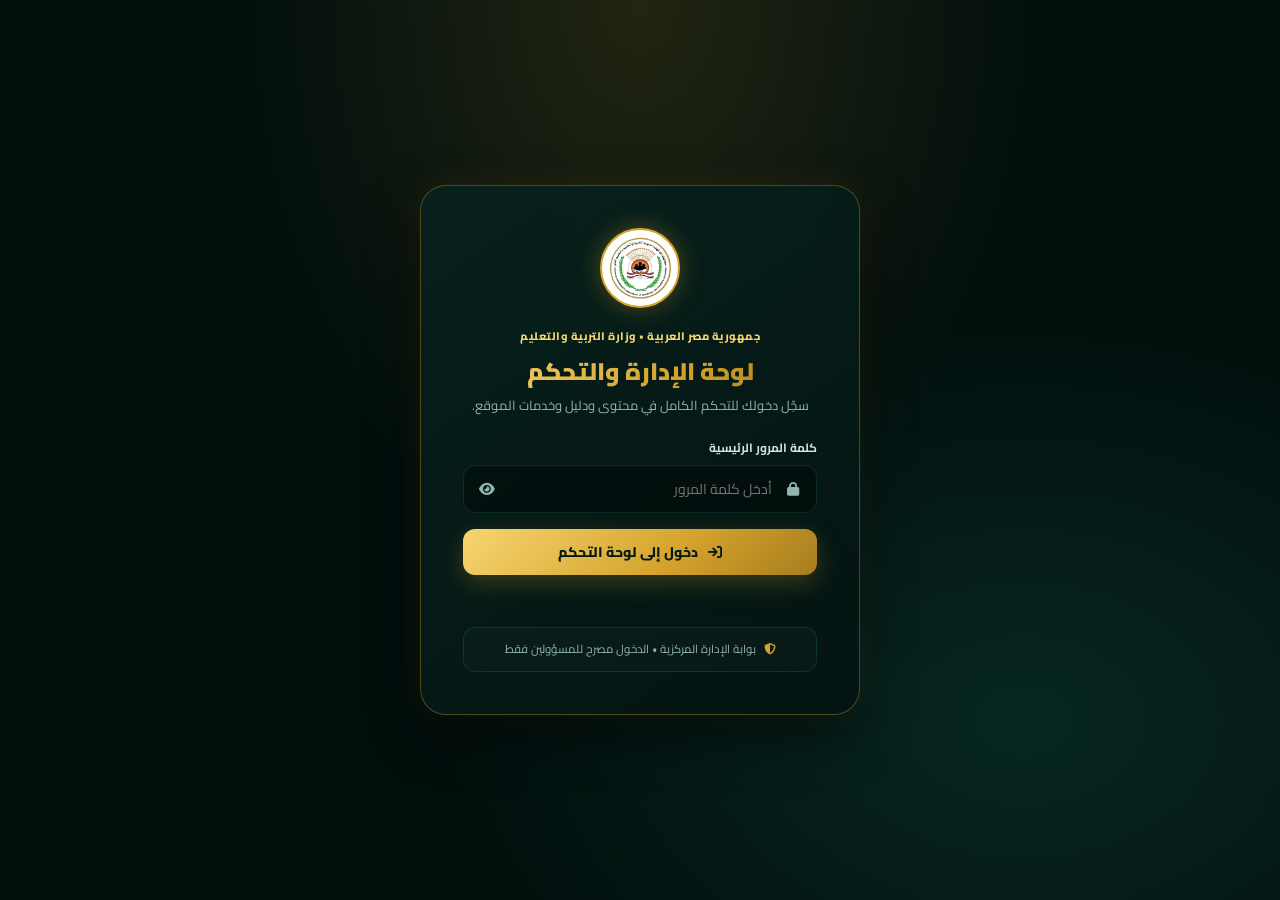
==== commit 1d1f103f: "ssfed" ====
--- a/admin.html
+++ b/admin.html
@@ -4,8 +4,8 @@
     <meta charset="utf-8">
     <meta name="viewport" content="width=device-width, initial-scale=1">
     <meta name="robots" content="noindex,nofollow">
-    <meta name="theme-color" content="#071311">
-    <title>إدارة الموقع | مديرية الدقهلية</title>
+    <meta name="theme-color" content="#041a17">
+    <title>لوحة التحكم الشاملة | مديرية التربية والتعليم بالدقهلية</title>
     <link rel="icon" href="op-removebg-preview.png">
     <link rel="preconnect" href="https://fonts.googleapis.com">
     <link rel="preconnect" href="https://fonts.gstatic.com" crossorigin>
@@ -14,1191 +14,3100 @@
     <style>
         :root {
             color-scheme: dark;
-            --bg: #071311;
-            --surface: #0c1b18;
-            --surface-2: #10231f;
-            --surface-3: #152b26;
-            --line: rgba(195, 226, 214, .09);
-            --line-bright: rgba(58, 211, 159, .28);
-            --text: #edf6f1;
-            --muted: #91a9a0;
-            --soft: #60766e;
-            --mint: #3bd39f;
-            --mint-dark: #143e31;
-            --gold: #d7b76b;
-            --red: #ff7778;
-            --blue: #7bc8ff;
-            --radius: 18px;
-            --shadow: 0 24px 70px rgba(0, 0, 0, .28);
-        }
-
-        * { box-sizing: border-box; }
+            --primary: #0a4b44;
+            --primary-dark: #04201c;
+            --primary-light: #126b61;
+            --mint: #2cd4b9;
+            --mint-soft: rgba(44, 212, 185, 0.12);
+            --gold: #d4a32c;
+            --gold-light: #f7d571;
+            --gold-soft: rgba(212, 163, 44, 0.15);
+            --gold-gradient: linear-gradient(135deg, #f7d571 0%, #d4a32c 60%, #a67c1e 100%);
+            --emerald-gradient: linear-gradient(135deg, #052924 0%, #0a4b44 50%, #11685e 100%);
+            
+            --bg: #031513;
+            --surface: #07211d;
+            --surface-2: #0b2d28;
+            --surface-3: #103a34;
+            --line: rgba(44, 212, 185, 0.14);
+            --line-gold: rgba(212, 163, 44, 0.35);
+            --text: #f0f7f6;
+            --muted: #94b5af;
+            --soft: #63857f;
+            --red: #ff5c5c;
+            --red-soft: rgba(255, 92, 92, 0.14);
+            --blue: #4facfe;
+            --radius-sm: 8px;
+            --radius-md: 14px;
+            --radius-lg: 20px;
+            --radius-full: 9999px;
+            --shadow: 0 20px 50px rgba(0, 0, 0, 0.5);
+            --shadow-gold: 0 8px 25px rgba(212, 163, 44, 0.25);
+        }
+
+        * { box-sizing: border-box; margin: 0; padding: 0; }
         html { min-width: 320px; background: var(--bg); scroll-behavior: smooth; }
         body {
-            min-width: 320px;
             min-height: 100vh;
-            margin: 0;
             color: var(--text);
             background:
-                radial-gradient(ellipse at 82% -15%, rgba(59, 211, 159, .11), transparent 38%),
-                radial-gradient(ellipse at -10% 70%, rgba(39, 114, 94, .12), transparent 36%),
+                radial-gradient(circle at 90% -10%, rgba(212, 163, 44, 0.08) 0%, transparent 40%),
+                radial-gradient(circle at 10% 80%, rgba(44, 212, 185, 0.08) 0%, transparent 40%),
                 var(--bg);
-            font-family: "Cairo", sans-serif;
-        }
-        button, input, textarea, select { font: inherit; }
+            font-family: "Cairo", -apple-system, BlinkMacSystemFont, "Segoe UI", Roboto, sans-serif;
+            font-size: 14px;
+            line-height: 1.6;
+        }
+
+        button, input, textarea, select { font: inherit; color: inherit; }
         button, a { -webkit-tap-highlight-color: transparent; }
-        button { color: inherit; }
-        a { color: inherit; }
+        a { text-decoration: none; }
         [hidden] { display: none !important; }
 
-        .app-shell { min-height: 100vh; }
+        /* Login Screen */
+        .login-screen {
+            display: grid;
+            min-height: 100vh;
+            place-items: center;
+            padding: 24px;
+            background:
+                radial-gradient(ellipse at 50% 0%, rgba(212, 163, 44, 0.15), transparent 45%),
+                radial-gradient(ellipse at 80% 80%, rgba(44, 212, 185, 0.12), transparent 40%),
+                #020f0d;
+        }
+        .login-card {
+            width: min(100%, 440px);
+            padding: clamp(28px, 6vw, 42px);
+            border: 1.5px solid var(--line-gold);
+            border-radius: 26px;
+            background: linear-gradient(145deg, rgba(7, 33, 29, 0.95), rgba(4, 20, 18, 0.98));
+            backdrop-filter: blur(20px);
+            box-shadow: var(--shadow), 0 0 30px rgba(212, 163, 44, 0.1);
+            text-align: center;
+        }
+        .login-logo {
+            display: grid;
+            width: 80px;
+            height: 80px;
+            place-items: center;
+            margin: 0 auto 16px;
+            border: 2px solid var(--gold);
+            border-radius: 50%;
+            background: #ffffff;
+            padding: 5px;
+            box-shadow: 0 0 25px rgba(212, 163, 44, 0.35);
+        }
+        .login-logo img { width: 100%; height: 100%; object-fit: contain; }
+        .login-eyebrow {
+            color: var(--gold-light);
+            font-size: 11px;
+            font-weight: 800;
+            letter-spacing: 0.5px;
+        }
+        .login-card h1 {
+            margin: 6px 0 4px;
+            font-size: 24px;
+            font-weight: 900;
+            background: var(--gold-gradient);
+            -webkit-background-clip: text;
+            -webkit-text-fill-color: transparent;
+        }
+        .login-card > p {
+            color: var(--muted);
+            font-size: 13px;
+            margin-bottom: 22px;
+        }
+        .login-form { text-align: right; }
+        .login-label {
+            display: block;
+            margin-bottom: 8px;
+            color: #d1e4e0;
+            font-size: 12px;
+            font-weight: 700;
+        }
+        .password-wrap { position: relative; }
+        .password-input {
+            width: 100%;
+            min-height: 48px;
+            padding: 10px 44px 10px 44px;
+            border: 1.5px solid var(--line);
+            border-radius: 12px;
+            outline: 0;
+            background: rgba(0, 0, 0, 0.35);
+            font-size: 14px;
+            transition: all 0.25s ease;
+        }
+        .password-input:focus {
+            border-color: var(--gold);
+            box-shadow: 0 0 0 4px var(--gold-soft);
+        }
+        .password-lock, .password-toggle {
+            position: absolute;
+            top: 50%;
+            display: grid;
+            width: 36px;
+            height: 36px;
+            place-items: center;
+            transform: translateY(-50%);
+            color: var(--muted);
+        }
+        .password-lock { right: 6px; pointer-events: none; }
+        .password-toggle { left: 6px; border: 0; background: transparent; cursor: pointer; border-radius: 8px; }
+        .password-toggle:hover { color: var(--gold-light); }
+        .login-submit {
+            width: 100%;
+            margin-top: 16px;
+            min-height: 46px;
+            border-radius: 12px;
+            font-weight: 800;
+            font-size: 14px;
+            cursor: pointer;
+            background: var(--gold-gradient);
+            color: #031815;
+            border: none;
+            box-shadow: var(--shadow-gold);
+            display: flex;
+            align-items: center;
+            justify-content: center;
+            gap: 10px;
+            transition: all 0.25s ease;
+        }
+        .login-submit:hover {
+            transform: translateY(-2px);
+            filter: brightness(1.08);
+            box-shadow: 0 10px 30px rgba(212, 163, 44, 0.4);
+        }
+        .login-error {
+            min-height: 20px;
+            margin-top: 10px;
+            color: var(--red);
+            font-size: 12px;
+            font-weight: 700;
+        }
+        .login-hint {
+            margin-top: 18px;
+            padding: 10px 14px;
+            border: 1px solid var(--line-gold);
+            border-radius: 12px;
+            background: var(--gold-soft);
+            color: #edd99f;
+            font-size: 11.5px;
+            line-height: 1.7;
+            text-align: right;
+            display: flex;
+            align-items: center;
+            gap: 8px;
+        }
+
+        /* App Layout */
+        .app-shell { display: flex; min-height: 100vh; }
         .sidebar {
             position: fixed;
-            z-index: 20;
+            z-index: 40;
             inset: 0 0 0 auto;
-            display: flex;
-            width: 278px;
+            width: 290px;
+            display: flex;
             flex-direction: column;
-            padding: 23px 17px 18px;
-            border-left: 1px solid var(--line);
-            background: rgba(9, 23, 19, .94);
-            backdrop-filter: blur(18px);
-        }
-        .brand { display: flex; align-items: center; gap: 12px; padding: 3px 4px 24px; }
-        .brand-mark {
-            display: grid;
-            width: 45px;
-            height: 45px;
-            flex: 0 0 45px;
-            place-items: center;
-            overflow: hidden;
-            border: 1px solid var(--line-bright);
-            border-radius: 15px;
-            background: linear-gradient(145deg, rgba(59, 211, 159, .2), rgba(59, 211, 159, .04));
-            box-shadow: 0 0 32px rgba(59, 211, 159, .08);
-        }
-        .brand-mark img { width: 34px; height: 34px; object-fit: contain; }
-        .brand-copy { min-width: 0; }
-        .brand-copy strong { display: block; font-size: 13px; font-weight: 800; }
-        .brand-copy span { display: block; margin-top: 2px; color: var(--muted); font-size: 10px; }
-        .side-caption { padding: 10px 11px 6px; color: var(--soft); font-size: 9px; font-weight: 800; letter-spacing: 1.4px; }
-        .side-nav { display: grid; gap: 4px; overflow-y: auto; padding: 0 0 14px; }
+            padding: 22px 18px 18px;
+            background: rgba(4, 24, 21, 0.96);
+            backdrop-filter: blur(24px);
+            border-left: 1.5px solid var(--line-gold);
+            box-shadow: 5px 0 35px rgba(0, 0, 0, 0.4);
+            overflow-y: auto;
+        }
+        .brand {
+            display: flex;
+            align-items: center;
+            gap: 12px;
+            padding-bottom: 20px;
+            border-bottom: 1px solid var(--line);
+        }
+        .brand-logo-frame {
+            width: 48px;
+            height: 48px;
+            border-radius: 50%;
+            background: #ffffff;
+            border: 2px solid var(--gold);
+            padding: 3px;
+            box-shadow: 0 0 15px rgba(212, 163, 44, 0.4);
+            flex-shrink: 0;
+        }
+        .brand-logo-frame img { width: 100%; height: 100%; object-fit: contain; }
+        .brand-text h2 {
+            font-size: 14.5px;
+            font-weight: 900;
+            line-height: 1.3;
+            color: #ffffff;
+        }
+        .brand-text span {
+            font-size: 11px;
+            color: var(--gold-light);
+            font-weight: 700;
+        }
+
+        .side-caption {
+            padding: 16px 10px 8px;
+            color: var(--soft);
+            font-size: 11px;
+            font-weight: 800;
+            letter-spacing: 1px;
+            text-transform: uppercase;
+        }
+        .side-nav { display: grid; gap: 5px; }
         .nav-button {
             display: flex;
-            min-height: 42px;
             align-items: center;
-            gap: 11px;
-            padding: 9px 12px;
+            gap: 12px;
+            min-height: 44px;
+            padding: 10px 14px;
             border: 1px solid transparent;
             border-radius: 12px;
             background: transparent;
             color: var(--muted);
             cursor: pointer;
             text-align: right;
-            transition: .2s ease;
-        }
-        .nav-button i { width: 19px; color: #779187; text-align: center; }
-        .nav-button span { flex: 1; font-size: 12px; font-weight: 700; }
-        .nav-button:hover { border-color: var(--line); background: rgba(255,255,255,.025); color: var(--text); }
+            transition: all 0.22s ease;
+            position: relative;
+        }
+        .nav-button i {
+            width: 20px;
+            color: var(--soft);
+            font-size: 15px;
+            text-align: center;
+            transition: all 0.2s ease;
+        }
+        .nav-button span {
+            flex: 1;
+            font-size: 13px;
+            font-weight: 700;
+        }
+        .nav-button .nav-badge {
+            padding: 2px 8px;
+            border-radius: var(--radius-full);
+            background: rgba(255, 255, 255, 0.08);
+            color: var(--text);
+            font-size: 11px;
+            font-weight: 800;
+        }
+        .nav-button:hover {
+            background: rgba(255, 255, 255, 0.04);
+            color: #ffffff;
+            border-color: var(--line);
+        }
+        .nav-button:hover i { color: var(--gold-light); }
         .nav-button.active {
-            border-color: rgba(59, 211, 159, .2);
-            background: linear-gradient(95deg, rgba(59, 211, 159, .14), rgba(59, 211, 159, .035));
-            color: #dff9ee;
-        }
-        .nav-button.active i { color: var(--mint); }
-        .side-bottom { margin-top: auto; border-top: 1px solid var(--line); padding-top: 15px; }
-        .local-note { padding: 11px 12px; border: 1px solid rgba(215,183,107,.14); border-radius: 12px; background: rgba(215,183,107,.045); color: #bcae8c; font-size: 10px; line-height: 1.8; }
-        .local-note i { margin-left: 5px; color: var(--gold); }
-        .side-home { display: flex; align-items: center; gap: 9px; margin-top: 12px; padding: 9px 11px; color: var(--muted); font-size: 11px; text-decoration: none; }
-        .side-home:hover { color: var(--mint); }
-
-        .main { min-height: 100vh; margin-right: 278px; }
+            background: linear-gradient(90deg, rgba(212, 163, 44, 0.2) 0%, rgba(10, 75, 68, 0.4) 100%);
+            border-color: var(--gold);
+            color: #ffffff;
+            box-shadow: 0 4px 15px rgba(212, 163, 44, 0.15);
+        }
+        .nav-button.active i { color: var(--gold); }
+        .nav-button.active .nav-badge { background: var(--gold); color: #04201c; }
+
+        .side-bottom {
+            margin-top: auto;
+            padding-top: 18px;
+            border-top: 1px solid var(--line);
+            display: grid;
+            gap: 10px;
+        }
+        .side-link {
+            display: flex;
+            align-items: center;
+            gap: 10px;
+            padding: 9px 12px;
+            border-radius: 10px;
+            color: var(--muted);
+            font-size: 12px;
+            font-weight: 700;
+            transition: all 0.2s ease;
+        }
+        .side-link:hover { color: var(--gold-light); background: rgba(255, 255, 255, 0.04); }
+
+        /* Main Workspace */
+        .main {
+            flex: 1;
+            min-height: 100vh;
+            margin-right: 290px;
+            display: flex;
+            flex-direction: column;
+        }
         .topbar {
             position: sticky;
-            z-index: 10;
             top: 0;
-            display: flex;
-            min-height: 76px;
+            z-index: 30;
+            min-height: 75px;
+            display: flex;
             align-items: center;
             justify-content: space-between;
-            gap: 15px;
-            padding: 13px clamp(16px, 3vw, 36px);
-            border-bottom: 1px solid var(--line);
-            background: rgba(7, 19, 17, .82);
-            backdrop-filter: blur(18px);
-        }
-        .topbar-title { display: flex; min-width: 0; align-items: center; gap: 12px; }
-        .menu-toggle { display: none; }
-        .page-icon { display: grid; width: 39px; height: 39px; flex: 0 0 39px; place-items: center; overflow: hidden; border: 1px solid var(--line-bright); border-radius: 13px; background: rgba(59,211,159,.09); color: var(--mint); }
-        .page-icon img { width: 31px; height: 31px; object-fit: contain; }
-        .page-heading { min-width: 0; }
-        .page-heading h1 { margin: 0; font-size: 16px; font-weight: 800; }
-        .page-heading p { margin: 2px 0 0; color: var(--muted); font-size: 10px; }
-        .top-actions { display: flex; align-items: center; gap: 8px; }
-        .save-state { display: flex; align-items: center; gap: 7px; padding: 7px 10px; color: var(--muted); font-size: 10px; white-space: nowrap; }
-        .save-state i { color: var(--mint); font-size: 8px; }
-        .button {
+            gap: 16px;
+            padding: 12px clamp(16px, 3vw, 36px);
+            background: rgba(4, 21, 18, 0.92);
+            backdrop-filter: blur(20px);
+            border-bottom: 1.5px solid var(--line-gold);
+            box-shadow: 0 4px 25px rgba(0, 0, 0, 0.35);
+        }
+        .topbar-left {
+            display: flex;
+            align-items: center;
+            gap: 14px;
+        }
+        .menu-toggle {
+            display: none;
+            width: 42px;
+            height: 42px;
+            border: 1.5px solid var(--line);
+            border-radius: 12px;
+            background: var(--surface);
+            color: var(--gold);
+            font-size: 18px;
+            cursor: pointer;
+        }
+        .page-header h1 {
+            font-size: 19px;
+            font-weight: 900;
+            color: #ffffff;
+            line-height: 1.3;
+        }
+        .page-header p {
+            color: var(--muted);
+            font-size: 12px;
+            margin-top: 2px;
+        }
+        .topbar-actions {
+            display: flex;
+            align-items: center;
+            gap: 10px;
+        }
+        .save-indicator {
+            display: flex;
+            align-items: center;
+            gap: 8px;
+            padding: 7px 14px;
+            border-radius: var(--radius-full);
+            background: rgba(255, 255, 255, 0.04);
+            border: 1px solid var(--line);
+            font-size: 12px;
+            font-weight: 700;
+            color: var(--muted);
+            white-space: nowrap;
+        }
+        .save-indicator .pulse-dot {
+            width: 8px;
+            height: 8px;
+            border-radius: 50%;
+            background: #10b981;
+            box-shadow: 0 0 10px #10b981;
+        }
+        .save-indicator.dirty {
+            border-color: var(--gold);
+            background: var(--gold-soft);
+            color: #ffd978;
+        }
+        .save-indicator.dirty .pulse-dot {
+            background: var(--gold);
+            box-shadow: 0 0 10px var(--gold);
+        }
+
+        /* Buttons */
+        .btn {
             display: inline-flex;
-            min-height: 38px;
             align-items: center;
             justify-content: center;
             gap: 8px;
-            padding: 8px 13px;
-            border: 1px solid var(--line);
-            border-radius: 11px;
+            min-height: 40px;
+            padding: 8px 18px;
+            border-radius: 12px;
+            font-size: 13px;
+            font-weight: 800;
+            cursor: pointer;
+            border: 1.5px solid transparent;
+            transition: all 0.22s ease;
+            white-space: nowrap;
+        }
+        .btn-gold {
+            background: var(--gold-gradient);
+            color: #031c18;
+            box-shadow: var(--shadow-gold);
+            border: 1px solid rgba(255, 255, 255, 0.3);
+        }
+        .btn-gold:hover {
+            transform: translateY(-2px);
+            filter: brightness(1.08);
+            box-shadow: 0 10px 30px rgba(212, 163, 44, 0.45);
+        }
+        .btn-emerald {
+            background: linear-gradient(135deg, var(--primary) 0%, var(--primary-light) 100%);
+            color: #ffffff;
+            box-shadow: 0 4px 15px rgba(10, 75, 68, 0.3);
+        }
+        .btn-emerald:hover {
+            transform: translateY(-2px);
+            filter: brightness(1.1);
+        }
+        .btn-surface {
             background: var(--surface-2);
             color: var(--text);
-            cursor: pointer;
-            font-size: 11px;
-            font-weight: 700;
-            text-decoration: none;
-            transition: transform .18s ease, border-color .18s ease, background .18s ease;
-        }
-        .button:hover { transform: translateY(-1px); border-color: var(--line-bright); }
-        .button.primary { border-color: transparent; background: linear-gradient(120deg, #40d6a1, #28b780); color: #052117; box-shadow: 0 8px 22px rgba(40,183,128,.15); }
-        .button.ghost { background: transparent; color: var(--muted); }
-        .button.danger { border-color: rgba(255,119,120,.2); background: rgba(255,119,120,.07); color: #ffaaaa; }
-        .button.small { min-height: 32px; padding: 5px 9px; font-size: 10px; }
-        .button:disabled { cursor: not-allowed; opacity: .5; transform: none; }
-        .workspace { width: min(100%, 1500px); margin: 0 auto; padding: 27px clamp(16px, 3vw, 36px) 60px; }
-        .panel { display: none; animation: appear .24s ease both; }
+            border-color: var(--line);
+        }
+        .btn-surface:hover {
+            border-color: var(--gold);
+            color: #ffffff;
+            transform: translateY(-2px);
+        }
+        .btn-danger {
+            background: var(--red-soft);
+            color: #ff9999;
+            border-color: rgba(255, 92, 92, 0.3);
+        }
+        .btn-danger:hover {
+            background: var(--red);
+            color: #ffffff;
+            border-color: var(--red);
+        }
+        .btn-sm {
+            min-height: 34px;
+            padding: 6px 12px;
+            font-size: 12px;
+            border-radius: 9px;
+        }
+
+        /* Workspace Content */
+        .workspace {
+            padding: 28px clamp(16px, 3vw, 36px) 60px;
+            max-width: 1500px;
+            width: 100%;
+            margin: 0 auto;
+        }
+        .panel { display: none; animation: panelFade 0.25s ease both; }
         .panel.active { display: block; }
-        @keyframes appear { from { opacity: 0; transform: translateY(5px); } to { opacity: 1; transform: translateY(0); } }
-        .welcome {
+        @keyframes panelFade { from { opacity: 0; transform: translateY(6px); } to { opacity: 1; transform: translateY(0); } }
+
+        /* Cards & Section Containers */
+        .dash-card {
+            background: var(--surface);
+            border: 1.5px solid var(--line);
+            border-radius: var(--radius-lg);
+            padding: 24px;
+            box-shadow: 0 10px 30px rgba(0, 0, 0, 0.25);
+            margin-bottom: 22px;
             position: relative;
-            display: flex;
-            min-height: 190px;
+        }
+        .dash-card-header {
+            display: flex;
             align-items: center;
             justify-content: space-between;
-            gap: 25px;
+            gap: 14px;
+            margin-bottom: 20px;
+            padding-bottom: 14px;
+            border-bottom: 1px solid var(--line);
+        }
+        .dash-card-header-info { display: flex; align-items: center; gap: 12px; }
+        .dash-card-header-icon {
+            width: 42px;
+            height: 42px;
+            border-radius: 12px;
+            background: var(--gold-soft);
+            color: var(--gold);
+            display: grid;
+            place-items: center;
+            font-size: 18px;
+            border: 1px solid var(--line-gold);
+        }
+        .dash-card-header h3 { font-size: 16px; font-weight: 800; color: #ffffff; }
+        .dash-card-header p { font-size: 12px; color: var(--muted); margin-top: 2px; }
+
+        /* Metric Grid */
+        .metric-grid {
+            display: grid;
+            grid-template-columns: repeat(4, 1fr);
+            gap: 16px;
+            margin-bottom: 24px;
+        }
+        .metric-box {
+            background: linear-gradient(145deg, var(--surface), var(--surface-2));
+            border: 1.5px solid var(--line);
+            border-radius: var(--radius-md);
+            padding: 20px;
+            display: flex;
+            align-items: center;
+            gap: 16px;
+            transition: all 0.3s ease;
+        }
+        .metric-box:hover {
+            transform: translateY(-4px);
+            border-color: var(--gold);
+            box-shadow: 0 12px 30px rgba(0, 0, 0, 0.3);
+        }
+        .metric-box-icon {
+            width: 52px;
+            height: 52px;
+            border-radius: 16px;
+            background: var(--gold-soft);
+            color: var(--gold);
+            display: grid;
+            place-items: center;
+            font-size: 22px;
+            border: 1px solid var(--line-gold);
+            flex-shrink: 0;
+        }
+        .metric-box-info { display: flex; flex-direction: column; }
+        .metric-box-val { font-size: 26px; font-weight: 900; color: #ffffff; line-height: 1.2; }
+        .metric-box-lbl { font-size: 12px; font-weight: 700; color: var(--muted); }
+
+        /* Form Controls */
+        .form-grid {
+            display: grid;
+            grid-template-columns: repeat(2, 1fr);
+            gap: 16px;
+        }
+        .form-grid.cols-3 { grid-template-columns: repeat(3, 1fr); }
+        .form-grid.cols-1 { grid-template-columns: 1fr; }
+        .form-group {
+            display: flex;
+            flex-direction: column;
+            gap: 6px;
+        }
+        .form-group.full { grid-column: 1 / -1; }
+        .form-label {
+            font-size: 12px;
+            font-weight: 800;
+            color: #d8ede8;
+            display: flex;
+            align-items: center;
+            gap: 6px;
+        }
+        .form-label i { color: var(--gold); font-size: 11px; }
+        .form-hint { font-size: 11px; color: var(--soft); }
+        .form-control {
+            width: 100%;
+            min-height: 42px;
+            padding: 10px 14px;
+            border-radius: 10px;
+            border: 1.5px solid var(--line);
+            background: #041714;
+            color: #ffffff;
+            font-size: 13px;
+            transition: all 0.22s ease;
+            outline: none;
+        }
+        .form-control:focus {
+            border-color: var(--gold);
+            box-shadow: 0 0 0 3px var(--gold-soft);
+            background: #05201c;
+        }
+        textarea.form-control {
+            min-height: 85px;
+            resize: vertical;
+            line-height: 1.7;
+        }
+
+        /* Administrations List & Cards */
+        .admin-toolbar {
+            display: flex;
+            flex-wrap: wrap;
+            align-items: center;
+            justify-content: space-between;
+            gap: 12px;
+            margin-bottom: 18px;
+            background: var(--surface-2);
+            padding: 12px 16px;
+            border-radius: 14px;
+            border: 1px solid var(--line);
+        }
+        .admin-search-wrap {
+            position: relative;
+            flex: 1;
+            min-width: 260px;
+            max-width: 480px;
+        }
+        .admin-search-wrap input {
+            width: 100%;
+            min-height: 40px;
+            padding: 8px 40px 8px 14px;
+            border-radius: var(--radius-full);
+            border: 1.5px solid var(--line);
+            background: var(--surface);
+            color: #ffffff;
+            font-size: 13px;
+            outline: none;
+        }
+        .admin-search-wrap input:focus {
+            border-color: var(--gold);
+            box-shadow: 0 0 0 3px var(--gold-soft);
+        }
+        .admin-search-wrap i {
+            position: absolute;
+            right: 14px;
+            top: 50%;
+            transform: translateY(-50%);
+            color: var(--gold);
+        }
+
+        .items-list {
+            display: grid;
+            gap: 12px;
+        }
+
+        /* 3-Column Administrations Grid (مربعات الإدارات مثل الصفحة الرئيسية) */
+        .admins-cards-grid {
+            display: grid;
+            grid-template-columns: repeat(3, minmax(0, 1fr));
+            gap: 22px;
+        }
+        @media (max-width: 1200px) {
+            .admins-cards-grid {
+                grid-template-columns: repeat(2, minmax(0, 1fr));
+            }
+        }
+        @media (max-width: 768px) {
+            .admins-cards-grid {
+                grid-template-columns: 1fr;
+            }
+        }
+
+        .admin-school-card {
+            background: linear-gradient(145deg, rgba(11, 45, 40, 0.9), rgba(7, 33, 29, 0.95));
+            border: 1.5px solid var(--line);
+            border-radius: 20px;
             overflow: hidden;
-            padding: clamp(22px, 4vw, 38px);
-            border: 1px solid rgba(83, 208, 163, .16);
-            border-radius: 22px;
-            background:
-                radial-gradient(circle at 18% 0, rgba(81, 222, 169, .15), transparent 36%),
-                linear-gradient(120deg, #102720, #0b1c18 65%, #10231d);
-            box-shadow: var(--shadow);
-        }
-        .welcome::after { position: absolute; top: -105px; left: 21%; width: 240px; height: 240px; border: 1px solid rgba(98,223,174,.09); border-radius: 50%; box-shadow: 0 0 0 25px rgba(98,223,174,.025), 0 0 0 52px rgba(98,223,174,.02); content: ""; pointer-events: none; }
-        .welcome-copy { position: relative; z-index: 1; max-width: 650px; }
-        .eyebrow { display: inline-flex; align-items: center; gap: 7px; margin-bottom: 10px; color: var(--mint); font-size: 10px; font-weight: 800; }
-        .welcome h2 { margin: 0; font-size: clamp(21px, 3vw, 31px); font-weight: 900; letter-spacing: -.5px; }
-        .welcome p { max-width: 600px; margin: 8px 0 0; color: #a4b9af; font-size: 11px; line-height: 1.9; }
-        .welcome-actions { position: relative; z-index: 1; display: flex; flex: 0 0 auto; flex-direction: column; gap: 8px; }
-        .metric-grid { display: grid; grid-template-columns: repeat(4, minmax(0,1fr)); gap: 13px; margin-top: 16px; }
-        .metric-card { position: relative; overflow: hidden; padding: 17px; border: 1px solid var(--line); border-radius: 16px; background: linear-gradient(145deg, rgba(16,35,31,.96), rgba(11,26,22,.96)); }
-        .metric-card::after { position: absolute; top: -22px; left: -18px; width: 78px; height: 78px; border-radius: 50%; background: var(--glow, rgba(59,211,159,.08)); content: ""; filter: blur(7px); }
-        .metric-top { display: flex; align-items: center; justify-content: space-between; color: var(--muted); font-size: 10px; }
-        .metric-icon { display: grid; width: 32px; height: 32px; place-items: center; border: 1px solid var(--line); border-radius: 10px; background: rgba(255,255,255,.025); color: var(--metric-color, var(--mint)); }
-        .metric-value { margin-top: 12px; font-size: 25px; font-weight: 900; letter-spacing: -.5px; }
-        .metric-hint { margin-top: 1px; color: var(--soft); font-size: 9px; }
-        .section-heading { display: flex; align-items: end; justify-content: space-between; gap: 12px; margin: 25px 0 12px; }
-        .section-heading h2 { margin: 0; font-size: 15px; font-weight: 800; }
-        .section-heading p { margin: 3px 0 0; color: var(--muted); font-size: 10px; }
-        .dashboard-grid { display: grid; grid-template-columns: minmax(0,1.35fr) minmax(260px,.8fr); gap: 14px; }
-        .card { min-width: 0; border: 1px solid var(--line); border-radius: 16px; background: linear-gradient(145deg, rgba(13,29,25,.96), rgba(10,23,20,.96)); }
-        .card-head { display: flex; align-items: center; justify-content: space-between; gap: 10px; padding: 15px 17px; border-bottom: 1px solid var(--line); }
-        .card-head h3 { margin: 0; font-size: 12px; font-weight: 800; }
-        .card-head p { margin: 3px 0 0; color: var(--muted); font-size: 9px; }
-        .card-body { padding: 16px 17px; }
-        .activity-list { display: grid; gap: 11px; }
-        .activity-item { display: flex; align-items: center; gap: 10px; color: #c1d1c9; font-size: 10px; }
-        .activity-dot { width: 8px; height: 8px; flex: 0 0 8px; border-radius: 50%; background: var(--mint); box-shadow: 0 0 11px rgba(59,211,159,.4); }
-        .activity-item time { margin-right: auto; color: var(--soft); font-size: 9px; }
-        .quick-actions { display: grid; grid-template-columns: repeat(2, minmax(0,1fr)); gap: 9px; }
-        .quick-action { display: flex; min-height: 68px; align-items: center; gap: 10px; padding: 11px; border: 1px solid var(--line); border-radius: 12px; background: rgba(255,255,255,.018); color: var(--muted); cursor: pointer; text-align: right; transition: .18s ease; }
-        .quick-action:hover { border-color: var(--line-bright); background: rgba(59,211,159,.04); color: var(--text); }
-        .quick-action i { display: grid; width: 32px; height: 32px; flex: 0 0 32px; place-items: center; border-radius: 10px; background: rgba(59,211,159,.1); color: var(--mint); }
-        .quick-action span { font-size: 10px; font-weight: 700; }
-        .info-banner { display: flex; align-items: flex-start; gap: 10px; margin-bottom: 16px; padding: 12px 14px; border: 1px solid rgba(123,200,255,.14); border-radius: 12px; background: rgba(123,200,255,.045); color: #a9c5d5; font-size: 10px; line-height: 1.8; }
-        .info-banner i { margin-top: 2px; color: var(--blue); }
-        .warning-banner { border-color: rgba(215,183,107,.16); background: rgba(215,183,107,.045); color: #c7b78f; }
-        .warning-banner i { color: var(--gold); }
-        .form-card { margin-bottom: 14px; padding: 19px; border: 1px solid var(--line); border-radius: 16px; background: rgba(12,27,24,.88); }
-        .form-card h3 { display: flex; align-items: center; gap: 9px; margin: 0 0 15px; padding-bottom: 12px; border-bottom: 1px solid var(--line); font-size: 12px; }
-        .form-card h3 i { color: var(--mint); }
-        .field-grid { display: grid; grid-template-columns: repeat(2, minmax(0,1fr)); gap: 12px; }
-        .field { display: grid; min-width: 0; gap: 5px; }
-        .field.full { grid-column: 1 / -1; }
-        .field label { color: #aec0b7; font-size: 10px; font-weight: 700; }
-        .field small { color: var(--soft); font-size: 9px; }
-        .control {
+            display: flex;
+            flex-direction: column;
+            box-shadow: 0 10px 28px rgba(0, 0, 0, 0.35);
+            transition: all 0.35s cubic-bezier(0.34, 1.56, 0.64, 1);
+            position: relative;
+        }
+        .admin-school-card:hover {
+            transform: translateY(-8px);
+            border-color: var(--gold);
+            box-shadow: 0 20px 45px rgba(0, 0, 0, 0.5), 0 0 25px rgba(212, 163, 44, 0.2);
+        }
+
+        .admin-school-media {
+            position: relative;
+            height: 195px;
+            overflow: hidden;
+            background: #021210;
+        }
+        .admin-school-media img.cover-img {
             width: 100%;
-            min-height: 39px;
-            padding: 9px 11px;
-            border: 1px solid rgba(195,226,214,.12);
+            height: 100%;
+            object-fit: cover;
+            transition: transform 0.6s cubic-bezier(0.25, 1, 0.5, 1);
+        }
+        .admin-school-card:hover .admin-school-media img.cover-img {
+            transform: scale(1.1);
+        }
+        .admin-school-media-overlay {
+            position: absolute;
+            inset: 0;
+            background: linear-gradient(180deg, rgba(2, 26, 23, 0.2) 0%, rgba(2, 26, 23, 0.88) 100%);
+            pointer-events: none;
+        }
+        .admin-school-badges {
+            position: absolute;
+            top: 12px;
+            right: 12px;
+            left: 12px;
+            display: flex;
+            justify-content: space-between;
+            align-items: center;
+            z-index: 2;
+        }
+        .badge-tag {
+            background: rgba(3, 28, 25, 0.88);
+            backdrop-filter: blur(10px);
+            border: 1px solid var(--line-gold);
+            color: #ffffff;
+            font-size: 11px;
+            font-weight: 800;
+            padding: 3px 10px;
+            border-radius: var(--radius-full);
+            display: inline-flex;
+            align-items: center;
+            gap: 5px;
+        }
+        .badge-status {
+            background: rgba(3, 28, 25, 0.88);
+            backdrop-filter: blur(10px);
+            border: 1px solid rgba(44, 212, 185, 0.4);
+            color: #e6faf7;
+            font-size: 11px;
+            font-weight: 800;
+            padding: 3px 10px;
+            border-radius: var(--radius-full);
+            display: inline-flex;
+            align-items: center;
+            gap: 6px;
+        }
+        .badge-status .status-dot {
+            width: 7px;
+            height: 7px;
+            border-radius: 50%;
+            background: #10b981;
+            box-shadow: 0 0 8px #10b981;
+        }
+
+        .btn-change-photo-overlay {
+            position: absolute;
+            bottom: 12px;
+            left: 12px;
+            z-index: 3;
+            background: rgba(3, 28, 25, 0.9);
+            backdrop-filter: blur(10px);
+            border: 1.5px solid var(--gold);
+            color: #ffd978;
+            padding: 5px 12px;
+            border-radius: var(--radius-full);
+            font-size: 11.5px;
+            font-weight: 800;
+            cursor: pointer;
+            display: inline-flex;
+            align-items: center;
+            gap: 6px;
+            transition: all 0.22s ease;
+            box-shadow: 0 4px 15px rgba(0, 0, 0, 0.4);
+        }
+        .btn-change-photo-overlay:hover {
+            background: var(--gold-gradient);
+            color: #031c18;
+            transform: scale(1.05);
+            box-shadow: 0 6px 20px rgba(212, 163, 44, 0.4);
+        }
+
+        .admin-school-logo-seal {
+            position: absolute;
+            bottom: -15px;
+            right: 18px;
+            z-index: 3;
+            width: 58px;
+            height: 58px;
+            border-radius: 50%;
+            background: #ffffff;
+            border: 3px solid var(--gold);
+            box-shadow: 0 8px 20px rgba(0, 0, 0, 0.4);
+            padding: 3px;
+            display: flex;
+            align-items: center;
+            justify-content: center;
+            transition: transform 0.35s cubic-bezier(0.34, 1.56, 0.64, 1);
+        }
+        .admin-school-card:hover .admin-school-logo-seal {
+            transform: scale(1.12) rotate(6deg);
+            border-color: var(--gold-light);
+        }
+        .admin-school-logo-seal img {
+            width: 100%;
+            height: 100%;
+            object-fit: contain;
+        }
+
+        .admin-school-body {
+            padding: 24px 20px 16px;
+            display: flex;
+            flex-direction: column;
+            flex: 1;
+            gap: 12px;
+        }
+        .admin-school-title {
+            font-size: 16.5px;
+            font-weight: 900;
+            color: #ffffff;
+            line-height: 1.35;
+            margin-top: 2px;
+        }
+        .admin-school-meta {
+            background: rgba(0, 0, 0, 0.28);
+            border: 1px solid var(--line);
+            border-radius: 12px;
+            padding: 10px 14px;
+            display: grid;
+            gap: 6px;
+        }
+        .admin-meta-row {
+            display: flex;
+            align-items: center;
+            gap: 8px;
+            font-size: 12px;
+            color: var(--muted);
+            line-height: 1.4;
+        }
+        .admin-meta-row strong {
+            color: #ffffff;
+        }
+        .admin-meta-row i {
+            width: 16px;
+            text-align: center;
+            flex-shrink: 0;
+        }
+
+        .admin-school-footer {
+            display: flex;
+            align-items: center;
+            justify-content: space-between;
+            gap: 8px;
+            padding-top: 12px;
+            border-top: 1px solid var(--line);
+            margin-top: auto;
+        }
+        .admin-school-footer .btn-group-left {
+            display: flex;
+            align-items: center;
+            gap: 6px;
+        }
+        .admin-school-footer .btn-group-right {
+            display: flex;
+            align-items: center;
+            gap: 4px;
+        }
+        .item-card {
+            background: var(--surface-2);
+            border: 1.5px solid var(--line);
+            border-radius: 16px;
+            padding: 16px 20px;
+            display: flex;
+            align-items: center;
+            justify-content: space-between;
+            gap: 16px;
+            transition: all 0.25s ease;
+        }
+        .item-card:hover {
+            border-color: var(--gold);
+            box-shadow: 0 8px 24px rgba(0, 0, 0, 0.3);
+            transform: translateY(-2px);
+        }
+        .item-card-left {
+            display: flex;
+            align-items: center;
+            gap: 16px;
+            min-width: 0;
+        }
+        .item-thumb {
+            width: 52px;
+            height: 52px;
+            border-radius: 12px;
+            border: 1.5px solid var(--line);
+            overflow: hidden;
+            background: #020c0a;
+            flex-shrink: 0;
+        }
+        .item-thumb img { width: 100%; height: 100%; object-fit: cover; }
+        .item-info { min-width: 0; }
+        .item-title {
+            font-size: 15px;
+            font-weight: 800;
+            color: #ffffff;
+            margin-bottom: 2px;
+            display: flex;
+            align-items: center;
+            gap: 8px;
+            flex-wrap: wrap;
+        }
+        .item-tag {
+            font-size: 11px;
+            font-weight: 800;
+            padding: 2px 8px;
+            border-radius: var(--radius-full);
+            background: var(--gold-soft);
+            color: var(--gold-light);
+            border: 1px solid var(--line-gold);
+        }
+        .item-desc {
+            font-size: 12px;
+            color: var(--muted);
+            white-space: nowrap;
+            overflow: hidden;
+            text-overflow: ellipsis;
+            max-width: 550px;
+        }
+        .item-actions {
+            display: flex;
+            align-items: center;
+            gap: 8px;
+            flex-shrink: 0;
+        }
+
+        /* Modal Dialog */
+        .modal-backdrop {
+            position: fixed;
+            inset: 0;
+            z-index: 100;
+            background: rgba(0, 0, 0, 0.75);
+            backdrop-filter: blur(8px);
+            display: grid;
+            place-items: center;
+            padding: 20px;
+            opacity: 0;
+            pointer-events: none;
+            transition: opacity 0.25s ease;
+        }
+        .modal-backdrop.show {
+            opacity: 1;
+            pointer-events: auto;
+        }
+        .modal-dialog {
+            background: linear-gradient(145deg, #092822, #051915);
+            border: 2px solid var(--gold);
+            border-radius: 24px;
+            width: min(100%, 780px);
+            max-height: 90vh;
+            display: flex;
+            flex-direction: column;
+            box-shadow: 0 30px 80px rgba(0, 0, 0, 0.7);
+            transform: scale(0.95);
+            transition: transform 0.25s ease;
+            overflow: hidden;
+        }
+        .modal-backdrop.show .modal-dialog { transform: scale(1); }
+        .modal-header {
+            display: flex;
+            align-items: center;
+            justify-content: space-between;
+            padding: 20px 24px;
+            border-bottom: 1px solid var(--line);
+            background: rgba(0, 0, 0, 0.2);
+        }
+        .modal-header h3 { font-size: 17px; font-weight: 900; color: #ffffff; display: flex; align-items: center; gap: 10px; }
+        .modal-header h3 i { color: var(--gold); }
+        .modal-close {
+            width: 36px;
+            height: 36px;
             border-radius: 10px;
-            outline: 0;
-            background: #091713;
-            color: var(--text);
-            font-size: 11px;
-            transition: border-color .18s ease, box-shadow .18s ease;
-        }
-        .control:focus { border-color: rgba(59,211,159,.56); box-shadow: 0 0 0 3px rgba(59,211,159,.08); }
-        textarea.control { min-height: 82px; resize: vertical; line-height: 1.8; }
-        select.control { cursor: pointer; }
-        .field-actions { display: flex; flex-wrap: wrap; align-items: center; gap: 8px; margin-top: 14px; }
-        .list-toolbar { display: flex; flex-wrap: wrap; align-items: center; justify-content: space-between; gap: 9px; margin-bottom: 12px; }
-        .list-summary { color: var(--muted); font-size: 10px; }
-        .collection { display: grid; gap: 10px; }
-        .collection-row { position: relative; min-width: 0; padding: 15px; border: 1px solid var(--line); border-radius: 13px; background: rgba(255,255,255,.015); }
-        .collection-row-head { display: flex; align-items: center; justify-content: space-between; gap: 8px; margin-bottom: 10px; }
-        .collection-row-title { min-width: 0; overflow: hidden; color: #d8e6de; font-size: 10px; font-weight: 800; text-overflow: ellipsis; white-space: nowrap; }
-        .row-actions { display: flex; flex: 0 0 auto; gap: 5px; }
-        .icon-button { display: grid; width: 29px; height: 29px; place-items: center; border: 1px solid var(--line); border-radius: 8px; background: rgba(255,255,255,.025); color: var(--muted); cursor: pointer; }
-        .icon-button:hover { border-color: var(--line-bright); color: var(--mint); }
-        .icon-button.remove:hover { border-color: rgba(255,119,120,.25); color: var(--red); }
-        .row-grid { display: grid; grid-template-columns: repeat(2, minmax(0,1fr)); gap: 9px; }
-        .row-grid .control { min-height: 35px; padding: 7px 9px; font-size: 10px; }
-        .row-grid textarea.control { min-height: 60px; }
-        .administration-row .row-grid { grid-template-columns: repeat(3,minmax(0,1fr)); }
-        .switch-list { display: grid; grid-template-columns: repeat(2,minmax(0,1fr)); gap: 9px; }
-        .switch-card { display: flex; min-height: 61px; align-items: center; gap: 10px; padding: 10px 12px; border: 1px solid var(--line); border-radius: 12px; background: rgba(255,255,255,.015); }
-        .switch-copy { flex: 1; }
-        .switch-copy strong { display: block; font-size: 10px; }
-        .switch-copy span { display: block; margin-top: 2px; color: var(--soft); font-size: 9px; }
-        .switch { position: relative; width: 37px; height: 21px; flex: 0 0 37px; }
-        .switch input { position: absolute; width: 1px; height: 1px; opacity: 0; }
-        .switch-track { position: absolute; inset: 0; border: 1px solid rgba(195,226,214,.13); border-radius: 99px; background: #17241f; cursor: pointer; transition: .2s ease; }
-        .switch-track::after { position: absolute; top: 3px; right: 3px; width: 13px; height: 13px; border-radius: 50%; background: #71847b; content: ""; transition: .2s ease; }
-        .switch input:checked + .switch-track { border-color: rgba(59,211,159,.35); background: rgba(59,211,159,.25); }
-        .switch input:checked + .switch-track::after { right: 19px; background: var(--mint); box-shadow: 0 0 9px rgba(59,211,159,.38); }
-        .image-grid { display: grid; grid-template-columns: repeat(2,minmax(0,1fr)); gap: 12px; }
-        .image-card { min-width: 0; padding: 14px; border: 1px solid var(--line); border-radius: 13px; background: rgba(255,255,255,.015); }
-        .image-head { display: flex; align-items: center; justify-content: space-between; gap: 8px; margin-bottom: 10px; }
-        .image-head strong { font-size: 10px; }
-        .image-preview { display: grid; height: 112px; place-items: center; overflow: hidden; margin-bottom: 10px; border: 1px dashed rgba(195,226,214,.13); border-radius: 10px; background: rgba(0,0,0,.12); }
-        .image-preview img { max-width: 95%; max-height: 95%; object-fit: contain; }
-        .image-preview span { color: var(--soft); font-size: 10px; }
-        .file-control { display: none; }
-        .switch-input-label { display: flex; align-items: center; gap: 8px; color: var(--muted); font-size: 10px; cursor: pointer; }
-        .import-label { cursor: pointer; }
-        .empty-state { padding: 24px; color: var(--muted); font-size: 11px; text-align: center; }
-        .toast-region { position: fixed; z-index: 50; inset: auto 20px 20px auto; display: grid; gap: 8px; width: min(360px, calc(100vw - 40px)); }
-        .toast { display: flex; align-items: center; gap: 9px; padding: 12px 14px; border: 1px solid var(--line); border-radius: 12px; background: #10211c; box-shadow: var(--shadow); color: var(--text); font-size: 11px; animation: appear .2s ease both; }
-        .toast.success i { color: var(--mint); }
-        .toast.error i { color: var(--red); }
-        .toast.info i { color: var(--blue); }
-        .backdrop { display: none; }
-        .app-shell[hidden] { display: none; }
-        .login-screen {
+            border: 1px solid var(--line);
+            background: transparent;
+            color: var(--muted);
+            cursor: pointer;
             display: grid;
-            min-height: 100vh;
             place-items: center;
-            padding: 22px;
-            background:
-                radial-gradient(ellipse at 50% 0, rgba(59, 211, 159, .13), transparent 42%),
-                radial-gradient(ellipse at 90% 90%, rgba(39, 114, 94, .12), transparent 38%),
-                var(--bg);
-        }
-        .login-card {
-            width: min(100%, 410px);
-            padding: clamp(24px, 6vw, 38px);
-            border: 1px solid rgba(83, 208, 163, .17);
-            border-radius: 24px;
-            background: linear-gradient(145deg, rgba(16, 35, 31, .97), rgba(9, 23, 19, .98));
-            box-shadow: var(--shadow);
-            text-align: center;
-        }
-        .login-logo {
+            font-size: 16px;
+        }
+        .modal-close:hover { color: #ffffff; border-color: var(--gold); }
+        .modal-body {
+            padding: 24px;
+            overflow-y: auto;
+            flex: 1;
+            display: flex;
+            flex-direction: column;
+            gap: 18px;
+        }
+        .modal-footer {
+            display: flex;
+            align-items: center;
+            justify-content: flex-end;
+            gap: 12px;
+            padding: 16px 24px;
+            border-top: 1px solid var(--line);
+            background: rgba(0, 0, 0, 0.2);
+        }
+
+        /* Switches list */
+        .switch-row {
+            display: flex;
+            align-items: center;
+            justify-content: space-between;
+            padding: 14px 18px;
+            border: 1.5px solid var(--line);
+            border-radius: 14px;
+            background: var(--surface-2);
+            transition: all 0.2s ease;
+        }
+        .switch-row:hover { border-color: var(--gold); }
+        .switch-info strong { display: block; font-size: 14px; color: #ffffff; }
+        .switch-info span { font-size: 12px; color: var(--muted); }
+        .toggle-switch {
+            position: relative;
+            width: 46px;
+            height: 26px;
+            flex-shrink: 0;
+        }
+        .toggle-switch input { opacity: 0; width: 0; height: 0; }
+        .toggle-slider {
+            position: absolute;
+            inset: 0;
+            background: rgba(255, 255, 255, 0.1);
+            border: 1px solid var(--line);
+            border-radius: 99px;
+            cursor: pointer;
+            transition: 0.25s;
+        }
+        .toggle-slider::before {
+            position: absolute;
+            content: "";
+            height: 18px;
+            width: 18px;
+            right: 4px;
+            bottom: 3px;
+            background: #ffffff;
+            border-radius: 50%;
+            transition: 0.25s;
+        }
+        .toggle-switch input:checked + .toggle-slider {
+            background: var(--gold);
+            border-color: var(--gold);
+        }
+        .toggle-switch input:checked + .toggle-slider::before {
+            transform: translateX(-19px);
+            background: #031c18;
+        }
+
+        /* Images Cards */
+        .img-grid {
             display: grid;
-            width: 72px;
-            height: 72px;
+            grid-template-columns: repeat(2, 1fr);
+            gap: 18px;
+        }
+        .img-card {
+            border: 1.5px solid var(--line);
+            border-radius: 16px;
+            background: var(--surface-2);
+            padding: 18px;
+            display: flex;
+            flex-direction: column;
+            gap: 12px;
+        }
+        .img-preview-box {
+            height: 140px;
+            border-radius: 12px;
+            border: 1.5px dashed var(--line);
+            background: #020e0c;
+            display: grid;
             place-items: center;
-            margin: 0 auto 17px;
-            border: 1px solid var(--line-bright);
-            border-radius: 22px;
-            background: rgba(59, 211, 159, .08);
-        }
-        .login-logo img { width: 54px; height: 54px; object-fit: contain; }
-        .login-eyebrow { color: var(--mint); font-size: 10px; font-weight: 800; }
-        .login-card h1 { margin: 6px 0 2px; font-size: 22px; font-weight: 900; }
-        .login-card > p { margin: 0; color: var(--muted); font-size: 11px; }
-        .login-form { margin-top: 24px; text-align: right; }
-        .login-label { display: block; margin-bottom: 7px; color: #c1d1c9; font-size: 10px; font-weight: 700; }
-        .password-wrap { position: relative; }
-        .password-input { width: 100%; min-height: 47px; padding: 10px 43px 10px 42px; border: 1px solid rgba(195,226,214,.14); border-radius: 12px; outline: 0; background: #081511; color: var(--text); font-size: 13px; letter-spacing: 1.2px; }
-        .password-input:focus { border-color: rgba(59,211,159,.6); box-shadow: 0 0 0 3px rgba(59,211,159,.08); }
-        .password-lock, .password-toggle { position: absolute; top: 50%; display: grid; width: 32px; height: 32px; place-items: center; transform: translateY(-50%); color: var(--soft); }
-        .password-lock { right: 7px; pointer-events: none; }
-        .password-toggle { left: 7px; border: 0; border-radius: 8px; background: transparent; cursor: pointer; }
-        .password-toggle:hover { color: var(--mint); }
-        .login-submit { width: 100%; margin-top: 12px; }
-        .login-error { min-height: 18px; margin-top: 9px; color: var(--red); font-size: 10px; }
-        .login-warning { margin-top: 20px; padding: 10px 11px; border: 1px solid rgba(215,183,107,.14); border-radius: 11px; background: rgba(215,183,107,.045); color: #bcae8c; font-size: 9px; line-height: 1.8; text-align: right; }
-        .login-warning i { margin-left: 4px; color: var(--gold); }
-
-        @media (max-width: 1120px) {
-            .sidebar { width: 245px; }
-            .main { margin-right: 245px; }
-            .metric-grid { grid-template-columns: repeat(2,minmax(0,1fr)); }
-        }
-        @media (max-width: 820px) {
-            .sidebar { width: 278px; transform: translateX(100%); transition: transform .25s ease; }
+            overflow: hidden;
+            position: relative;
+        }
+        .img-preview-box img { max-width: 90%; max-height: 90%; object-fit: contain; }
+
+        /* Toast notifications */
+        .toast-region {
+            position: fixed;
+            bottom: 24px;
+            right: 24px;
+            z-index: 1000;
+            display: grid;
+            gap: 10px;
+            max-width: 380px;
+            width: calc(100% - 48px);
+        }
+        .toast {
+            display: flex;
+            align-items: center;
+            gap: 12px;
+            padding: 14px 18px;
+            border-radius: 14px;
+            background: #052620;
+            border: 1.5px solid var(--gold);
+            box-shadow: 0 15px 40px rgba(0, 0, 0, 0.5);
+            color: #ffffff;
+            font-size: 13.5px;
+            font-weight: 700;
+            animation: toastIn 0.3s cubic-bezier(0.34, 1.56, 0.64, 1);
+        }
+        @keyframes toastIn { from { transform: translateY(20px) scale(0.9); opacity: 0; } to { transform: translateY(0) scale(1); opacity: 1; } }
+        .toast.success i { color: #10b981; font-size: 18px; }
+        .toast.error i { color: var(--red); font-size: 18px; }
+        .toast.info i { color: var(--gold); font-size: 18px; }
+
+        @media (max-width: 992px) {
+            .sidebar { transform: translateX(100%); transition: transform 0.3s ease; }
             .sidebar.open { transform: translateX(0); }
             .main { margin-right: 0; }
-            .menu-toggle { display: grid; width: 37px; height: 37px; flex: 0 0 37px; place-items: center; border: 1px solid var(--line); border-radius: 11px; background: var(--surface-2); color: var(--mint); cursor: pointer; }
-            .backdrop.show { position: fixed; z-index: 19; inset: 0; display: block; background: rgba(0,0,0,.55); backdrop-filter: blur(2px); }
-            .dashboard-grid { grid-template-columns: 1fr; }
-            .welcome { align-items: flex-start; }
-            .welcome-actions { flex-direction: row; }
-        }
-        @media (max-width: 560px) {
-            .topbar { min-height: 66px; padding: 10px 13px; }
-            .page-heading h1 { font-size: 13px; }
-            .page-heading p { font-size: 9px; }
-            .page-icon { width: 34px; height: 34px; flex-basis: 34px; }
-            .page-icon img { width: 27px; height: 27px; }
-            .top-actions { gap: 5px; }
-            .top-actions .button { width: 37px; min-height: 37px; padding: 0; font-size: 0; }
-            .top-actions .button i { font-size: 12px; }
-            .save-state { display: none; }
-            .workspace { padding: 17px 13px 40px; }
-            .welcome { min-height: 0; flex-direction: column; gap: 16px; padding: 21px; }
-            .welcome h2 { font-size: 22px; }
-            .welcome p { font-size: 10px; }
-            .welcome-actions { width: 100%; }
-            .welcome-actions .button { flex: 1; }
-            .metric-grid { gap: 9px; }
-            .metric-card { padding: 12px; }
-            .metric-value { font-size: 21px; }
-            .metric-top { font-size: 9px; }
-            .metric-icon { width: 28px; height: 28px; }
-            .field-grid, .switch-list, .image-grid { grid-template-columns: 1fr; }
-            .administration-row .row-grid, .row-grid { grid-template-columns: 1fr; }
-            .form-card { padding: 14px; }
-            .section-heading { align-items: flex-start; }
-            .quick-actions { grid-template-columns: repeat(2,minmax(0,1fr)); }
-            .toast-region { inset: auto 12px 12px; width: auto; }
-        }
-        @media (prefers-reduced-motion: reduce) {
-            *, *::before, *::after { scroll-behavior: auto !important; animation-duration: .01ms !important; transition-duration: .01ms !important; }
+            .menu-toggle { display: grid; place-items: center; }
+            .metric-grid { grid-template-columns: repeat(2, 1fr); }
+            .form-grid { grid-template-columns: 1fr; }
+            .img-grid { grid-template-columns: 1fr; }
+        }
+        @media (max-width: 580px) {
+            .metric-grid { grid-template-columns: 1fr; }
+            .topbar-actions .save-indicator { display: none; }
+            .topbar { padding: 12px 16px; }
+            .item-card { flex-direction: column; align-items: flex-start; }
+            .item-actions { width: 100%; justify-content: flex-end; }
         }
     </style>
 </head>
 <body>
-    <section class="login-screen" id="loginScreen" aria-labelledby="loginTitle">
+
+    <!-- 1. LOGIN SCREEN -->
+    <section class="login-screen" id="loginScreen">
         <div class="login-card">
-            <div class="login-logo"><img src="op-removebg-preview.png" alt="شعار المديرية"></div>
-            <span class="login-eyebrow">مديرية التربية والتعليم بالدقهلية</span>
-            <h1 id="loginTitle">تسجيل الدخول</h1>
-            <p>أدخل كلمة المرور للانتقال إلى لوحة إدارة الموقع.</p>
+            <div class="login-logo">
+                <img src="op-removebg-preview.png" alt="شعار مديرية التربية والتعليم بالدقهلية">
+            </div>
+            <span class="login-eyebrow">جمهورية مصر العربية • وزارة التربية والتعليم</span>
+            <h1>لوحة الإدارة والتحكم</h1>
+            <p>سجّل دخولك للتحكم الكامل في محتوى ودليل وخدمات الموقع.</p>
             <form class="login-form" id="loginForm">
-                <label class="login-label" for="loginPassword">كلمة المرور</label>
+                <label class="login-label" for="loginPassword">كلمة المرور الرئيسية</label>
                 <div class="password-wrap">
                     <i class="fa-solid fa-lock password-lock" aria-hidden="true"></i>
-                    <input class="password-input" id="loginPassword" type="password" placeholder="أدخل كلمة المرور" autocomplete="current-password" required>
-                    <button class="password-toggle" id="togglePassword" type="button" aria-label="إظهار كلمة المرور" aria-pressed="false"><i class="fa-solid fa-eye"></i></button>
+                    <input class="password-input" id="loginPassword" type="password" placeholder="أدخل كلمة المرور" required autocomplete="current-password">
+                    <button class="password-toggle" id="togglePassword" type="button" aria-label="إظهار كلمة المرور">
+                        <i class="fa-solid fa-eye"></i>
+                    </button>
                 </div>
-                <button class="button primary login-submit" type="submit"><i class="fa-solid fa-arrow-right-to-bracket"></i> دخول إلى لوحة الإدارة</button>
-                <div class="login-error" id="loginError" role="alert" aria-live="polite"></div>
+                <button class="login-submit" type="submit">
+                    <i class="fa-solid fa-arrow-right-to-bracket"></i>
+                    دخول إلى لوحة التحكم
+                </button>
+                <div class="login-error" id="loginError"></div>
             </form>
-            <div class="login-warning"><i class="fa-solid fa-triangle-exclamation"></i> هذه كلمة مرور واجهة فقط؛ الموقع الثابت لا يوفر تحققًا آمنًا من خادم، ويمكن تجاوزها تقنيًا. لا تستخدمها لحماية معلومات حساسة.</div>
+            <div style="margin-top:22px;padding:12px 14px;border:1px solid var(--line);border-radius:12px;background:rgba(255,255,255,0.02);color:var(--muted);font-size:11.5px;display:flex;align-items:center;justify-content:center;gap:8px;">
+                <i class="fa-solid fa-shield-halved" style="color:var(--gold);"></i>
+                <span>بوابة الإدارة المركزية &bull; الدخول مصرح للمسؤولين فقط</span>
+            </div>
         </div>
     </section>
+
+    <!-- 2. APP SHELL -->
     <div class="app-shell" id="appShell" hidden>
-        <aside class="sidebar" id="sidebar" aria-label="قائمة لوحة الإدارة">
+        <!-- Sidebar -->
+        <aside class="sidebar" id="sidebar">
             <div class="brand">
-                <div class="brand-mark"><img src="op-removebg-preview.png" alt=""></div>
-                <div class="brand-copy"><strong>مركز إدارة الموقع</strong><span>مديرية التربية والتعليم بالدقهلية</span></div>
+                <div class="brand-logo-frame">
+                    <img src="op-removebg-preview.png" alt="شعار المديرية">
+                </div>
+                <div class="brand-text">
+                    <h2>مركز إدارة الموقع</h2>
+                    <span>مديرية الدقهلية التعليمية</span>
+                </div>
             </div>
-            <div class="side-caption">مساحة العمل</div>
+
+            <div class="side-caption">أقسام لوحة التحكم</div>
             <nav class="side-nav" id="sideNav">
-                <button class="nav-button active" data-panel="overview"><i class="fa-solid fa-chart-pie"></i><span>نظرة عامة</span></button>
-                <button class="nav-button" data-panel="content"><i class="fa-solid fa-pen-to-square"></i><span>محتوى الموقع</span></button>
-                <button class="nav-button" data-panel="administrations"><i class="fa-solid fa-building-columns"></i><span>الإدارات التعليمية</span></button>
-                <button class="nav-button" data-panel="stats"><i class="fa-solid fa-chart-simple"></i><span>الإحصائيات</span></button>
-                <button class="nav-button" data-panel="services"><i class="fa-solid fa-graduation-cap"></i><span>الخدمات الإلكترونية</span></button>
-                <button class="nav-button" data-panel="quickAccess"><i class="fa-solid fa-arrow-up-right-from-square"></i><span>الروابط المباشرة</span></button>
-                <button class="nav-button" data-panel="footer"><i class="fa-solid fa-link"></i><span>روابط وتذييل الصفحة</span></button>
-                <button class="nav-button" data-panel="display"><i class="fa-solid fa-eye"></i><span>إظهار وإخفاء الأقسام</span></button>
-                <button class="nav-button" data-panel="images"><i class="fa-regular fa-images"></i><span>الصور والشعارات</span></button>
-                <button class="nav-button" data-panel="tools"><i class="fa-solid fa-box-archive"></i><span>النسخ الاحتياطي</span></button>
+                <button class="nav-button active" data-panel="overview">
+                    <i class="fa-solid fa-chart-pie"></i>
+                    <span>نظرة عامة</span>
+                </button>
+                <button class="nav-button" data-panel="administrations">
+                    <i class="fa-solid fa-building-columns"></i>
+                    <span>دليل الإدارات</span>
+                    <span class="nav-badge" id="navBadgeAdmins">17</span>
+                </button>
+                <button class="nav-button" data-panel="content">
+                    <i class="fa-solid fa-pen-to-square"></i>
+                    <span>نصوص ومحتوى الموقع</span>
+                </button>
+                <button class="nav-button" data-panel="services">
+                    <i class="fa-solid fa-laptop-code"></i>
+                    <span>الخدمات الإلكترونية</span>
+                    <span class="nav-badge" id="navBadgeServices">6</span>
+                </button>
+                <button class="nav-button" data-panel="quickAccess" style="display:none;">
+                    <i class="fa-solid fa-bolt"></i>
+                    <span>الروابط والمنصات الذكية</span>
+                    <span class="nav-badge" id="navBadgeLinks">5</span>
+                </button>
+                <button class="nav-button" data-panel="stats">
+                    <i class="fa-solid fa-chart-simple"></i>
+                    <span>شريط الإحصائيات</span>
+                </button>
+                <button class="nav-button" data-panel="features">
+                    <i class="fa-solid fa-list-check"></i>
+                    <span>مميزات المديرية</span>
+                </button>
+                <button class="nav-button" data-panel="visibility">
+                    <i class="fa-solid fa-eye"></i>
+                    <span>إظهار وإخفاء الأقسام</span>
+                </button>
+                <button class="nav-button" data-panel="images">
+                    <i class="fa-regular fa-images"></i>
+                    <span>الصور والشعارات</span>
+                </button>
+                <button class="nav-button" data-panel="backup">
+                    <i class="fa-solid fa-box-archive"></i>
+                    <span>النسخ الاحتياطي والنقل</span>
+                </button>
             </nav>
+
             <div class="side-bottom">
-                <div class="local-note"><i class="fa-solid fa-circle-info"></i> هذه النسخة تحفظ التغييرات على هذا المتصفح فقط. نشرها للزوار يحتاج إلى قاعدة بيانات وخادم.</div>
-                <a class="side-home" href="index.html"><i class="fa-solid fa-arrow-right"></i> العودة إلى الموقع</a>
+                <a class="side-link" href="index.html" target="_blank">
+                    <i class="fa-solid fa-arrow-up-right-from-square"></i>
+                    <span>عرض الموقع الرئيسي</span>
+                </a>
+                <button class="side-link" id="logoutBtn" style="background:transparent;border:none;cursor:pointer;width:100%;text-align:right;">
+                    <i class="fa-solid fa-right-from-bracket" style="color:var(--red);"></i>
+                    <span style="color:var(--red);">تسجيل الخروج</span>
+                </button>
             </div>
         </aside>
-        <div class="backdrop" id="backdrop"></div>
+
+        <!-- Main Area -->
         <main class="main">
+            <!-- Topbar -->
             <header class="topbar">
-                <div class="topbar-title">
-                    <button class="menu-toggle" id="menuToggle" aria-label="فتح القائمة" aria-expanded="false"><i class="fa-solid fa-bars"></i></button>
-                    <div class="page-icon"><img src="op-removebg-preview.png" alt="شعار مديرية التربية والتعليم بالدقهلية"></div>
-                    <div class="page-heading"><h1 id="pageTitle">نظرة عامة</h1><p>إدارة محتوى بوابة مديرية الدقهلية</p></div>
+                <div class="topbar-left">
+                    <button class="menu-toggle" id="menuToggle" aria-label="تبديل القائمة">
+                        <i class="fa-solid fa-bars"></i>
+                    </button>
+                    <div class="page-header">
+                        <h1 id="pageHeading">نظرة عامة</h1>
+                        <p id="pageSubHeading">لوحة التحكم المركزية ببوابة مديرية التربية والتعليم بالدقهلية</p>
+                    </div>
                 </div>
-                <div class="top-actions">
-                    <span class="save-state" id="saveState"><i class="fa-solid fa-circle"></i> كل التغييرات محفوظة</span>
-                    <a class="button ghost" href="index.html" target="_blank" rel="noopener noreferrer" aria-label="معاينة الموقع"><i class="fa-solid fa-arrow-up-right-from-square"></i><span> معاينة</span></a>
-                    <button class="button primary" id="saveButton" aria-label="حفظ التغييرات"><i class="fa-solid fa-floppy-disk"></i><span> حفظ التغييرات</span></button>
+
+                <div class="topbar-actions">
+                    <div class="save-indicator" id="saveIndicator">
+                        <span class="pulse-dot"></span>
+                        <span id="saveIndicatorText">كل التغييرات محفوظة</span>
+                    </div>
+                    <a href="index.html" target="_blank" class="btn btn-surface btn-sm" title="معاينة الموقع">
+                        <i class="fa-solid fa-eye"></i>
+                        <span>معاينة</span>
+                    </a>
+                    <button class="btn btn-gold btn-sm" id="saveChangesBtn" title="حفظ جميع التغييرات">
+                        <i class="fa-solid fa-floppy-disk"></i>
+                        <span>حفظ التغييرات</span>
+                    </button>
                 </div>
             </header>
 
+            <!-- Workspace Panels -->
             <div class="workspace">
+
+                <!-- 1. OVERVIEW PANEL -->
                 <section class="panel active" id="panel-overview">
-                    <div class="welcome">
-                        <div class="welcome-copy">
-                            <span class="eyebrow"><i class="fa-solid fa-circle"></i> مركز التحكم بالموقع</span>
-                            <h2>كل تفاصيل موقعك…<br>في مكان واحد.</h2>
-                            <p>عدّل المحتوى، أدر الإدارات والخدمات، أظهر أو أخفِ الأقسام، وغيّر الصور والشعارات — ثم احفظ وشاهد النتيجة على الموقع.</p>
+                    <div class="dash-card" style="background:linear-gradient(135deg, #072621 0%, #0c3d35 100%);border-color:var(--gold);">
+                        <div style="display:flex;justify-content:space-between;align-items:center;flex-wrap:wrap;gap:16px;">
+                            <div>
+                                <span style="color:var(--gold-light);font-size:12px;font-weight:800;"><i class="fa-solid fa-shield-halved"></i> لوحة الإدارة المتطورة</span>
+                                <h2 style="font-size:24px;font-weight:900;color:#ffffff;margin:4px 0 6px;">مرحباً بك في لوحة تحكم الموقع الرسمي</h2>
+                                <p style="color:#d0e6e2;max-width:680px;font-size:13px;">
+                                    يمكنك الآن إضافة، تعديل، أو حذف أي إدارة تعليمية أو خدمة أو نص بالكامل في الموقع بضغطة زر واحدة، مع إمكانية إخفاء وإظهار أي قسم واستبدال الصور والنسخ الاحتياطي.
+                                </p>
+                            </div>
+                            <div style="display:flex;gap:10px;flex-wrap:wrap;">
+                                <button class="btn btn-gold" data-jump="administrations">
+                                    <i class="fa-solid fa-building-columns"></i>
+                                    إدارة الإدارات
+                                </button>
+                                <button class="btn btn-surface" data-jump="content">
+                                    <i class="fa-solid fa-pen"></i>
+                                    تعديل المحتوى
+                                </button>
+                            </div>
                         </div>
-                        <div class="welcome-actions">
-                            <button class="button primary" data-go="content"><i class="fa-solid fa-pen"></i> تعديل المحتوى</button>
-                            <a class="button" href="index.html" target="_blank" rel="noopener noreferrer"><i class="fa-solid fa-eye"></i> فتح الموقع</a>
+                    </div>
+
+                    <!-- Metrics -->
+                    <div class="metric-grid">
+                        <div class="metric-box">
+                            <div class="metric-box-icon"><i class="fa-solid fa-building-columns"></i></div>
+                            <div class="metric-box-info">
+                                <span class="metric-box-val" id="countAdmins">17</span>
+                                <span class="metric-box-lbl">إدارة تعليمية بالدليل</span>
+                            </div>
                         </div>
-                    </div>
-                    <div class="metric-grid">
-                        <article class="metric-card" style="--metric-color:#45d8a4;--glow:rgba(69,216,164,.09)"><div class="metric-top"><span>إدارات تعليمية</span><span class="metric-icon"><i class="fa-solid fa-building-columns"></i></span></div><div class="metric-value" id="metricAdministrations">—</div><div class="metric-hint">في دليل المحافظة</div></article>
-                        <article class="metric-card" style="--metric-color:#7bc8ff;--glow:rgba(123,200,255,.09)"><div class="metric-top"><span>خدمات إلكترونية</span><span class="metric-icon"><i class="fa-solid fa-graduation-cap"></i></span></div><div class="metric-value" id="metricServices">—</div><div class="metric-hint">بطاقات الخدمات بالموقع</div></article>
-                        <article class="metric-card" style="--metric-color:#d7b76b;--glow:rgba(215,183,107,.09)"><div class="metric-top"><span>روابط مباشرة</span><span class="metric-icon"><i class="fa-solid fa-arrow-up-right-from-square"></i></span></div><div class="metric-value" id="metricLinks">—</div><div class="metric-hint">منصات وروابط سريعة</div></article>
-                        <article class="metric-card" style="--metric-color:#bb9cff;--glow:rgba(187,156,255,.09)"><div class="metric-top"><span>أقسام ظاهرة</span><span class="metric-icon"><i class="fa-solid fa-layer-group"></i></span></div><div class="metric-value" id="metricSections">—</div><div class="metric-hint">من أقسام الصفحة الرئيسية</div></article>
-                    </div>
-                    <div class="section-heading"><div><h2>ابدأ من هنا</h2><p>اختصارات لأكثر أدوات الإدارة استخدامًا</p></div></div>
-                    <div class="dashboard-grid">
-                        <article class="card">
-                            <div class="card-head"><div><h3>إجراءات سريعة</h3><p>افتح القسم الذي تريد تعديله</p></div><i class="fa-solid fa-wand-magic-sparkles" style="color:var(--gold)"></i></div>
-                            <div class="card-body"><div class="quick-actions">
-                                <button class="quick-action" data-go="administrations"><i class="fa-solid fa-building-columns"></i><span>إدارة الإدارات</span></button>
-                                <button class="quick-action" data-go="services"><i class="fa-solid fa-laptop"></i><span>تعديل الخدمات</span></button>
-                                <button class="quick-action" data-go="images"><i class="fa-regular fa-images"></i><span>تغيير الصور</span></button>
-                                <button class="quick-action" data-go="display"><i class="fa-solid fa-eye"></i><span>إظهار أو إخفاء قسم</span></button>
-                            </div></div>
-                        </article>
-                        <article class="card">
-                            <div class="card-head"><div><h3>حالة مساحة العمل</h3><p>حالة آخر تعديل في هذه الجلسة</p></div><i class="fa-solid fa-shield-halved" style="color:var(--mint)"></i></div>
-                            <div class="card-body"><div class="activity-list">
-                                <div class="activity-item"><span class="activity-dot"></span><span id="overviewSaveLabel">لا توجد تغييرات غير محفوظة</span><time id="overviewTime">—</time></div>
-                                <div class="activity-item"><span class="activity-dot"></span><span>التخزين المحلي للمتصفح متاح</span><time>محلي</time></div>
-                                <div class="activity-item"><span class="activity-dot" style="background:var(--gold);box-shadow:none"></span><span>تحتاج التعديلات للنشر كي يراها الجميع</span><time>معلومة</time></div>
-                            </div></div>
-                        </article>
-                    </div>
-                    <div class="info-banner warning-banner" style="margin-top:14px"><i class="fa-solid fa-triangle-exclamation"></i><span>تنبيه مهم: الحفظ هنا على جهازك ومتصفحك فقط، ولا يرفع الملفات إلى الموقع المنشور. كما أن لوحة ثابتة مثل هذه لا توفر تسجيل دخول آمنًا أو صلاحيات حقيقية؛ يلزم خادم وقاعدة بيانات للنشر والإدارة المشتركة.</span></div>
+                        <div class="metric-box">
+                            <div class="metric-box-icon"><i class="fa-solid fa-laptop-code"></i></div>
+                            <div class="metric-box-info">
+                                <span class="metric-box-val" id="countServices">6</span>
+                                <span class="metric-box-lbl">خدمات تعليمية نشطة</span>
+                            </div>
+                        </div>
+                        <div class="metric-box">
+                            <div class="metric-box-icon"><i class="fa-solid fa-chart-simple"></i></div>
+                            <div class="metric-box-info">
+                                <span class="metric-box-val" id="countStats">4</span>
+                                <span class="metric-box-lbl">إحصائيات بالواجهة</span>
+                            </div>
+                        </div>
+                        <div class="metric-box">
+                            <div class="metric-box-icon"><i class="fa-solid fa-layer-group"></i></div>
+                            <div class="metric-box-info">
+                                <span class="metric-box-val" id="countVisible">7 / 7</span>
+                                <span class="metric-box-lbl">أقسام الموقع الظاهرة</span>
+                            </div>
+                        </div>
+                    </div>
+
+                    <!-- Quick Shortcuts -->
+                    <div class="dash-card">
+                        <div class="dash-card-header">
+                            <div class="dash-card-header-info">
+                                <div class="dash-card-header-icon"><i class="fa-solid fa-wand-magic-sparkles"></i></div>
+                                <div>
+                                    <h3>إجراءات ومهام سريعة</h3>
+                                    <p>اختر ما تريد تعديله فوراً للانتقال إلى قسمه المخصص</p>
+                                </div>
+                            </div>
+                        </div>
+
+                        <div style="display:grid;grid-template-columns:repeat(auto-fit, minmax(220px, 1fr));gap:14px;">
+                            <div class="dash-card" style="margin:0;cursor:pointer;padding:16px;" data-jump="administrations">
+                                <div style="display:flex;align-items:center;gap:12px;">
+                                    <div style="width:38px;height:38px;border-radius:10px;background:var(--gold-soft);color:var(--gold);display:grid;place-items:center;"><i class="fa-solid fa-plus"></i></div>
+                                    <div>
+                                        <strong style="display:block;font-size:14px;">إضافة إدارة جديدة</strong>
+                                        <span style="color:var(--muted);font-size:11.5px;">أضف إدارة ببياناتها وصورتها</span>
+                                    </div>
+                                </div>
+                            </div>
+
+                            <div class="dash-card" style="margin:0;cursor:pointer;padding:16px;" data-jump="services">
+                                <div style="display:flex;align-items:center;gap:12px;">
+                                    <div style="width:38px;height:38px;border-radius:10px;background:var(--gold-soft);color:var(--gold);display:grid;place-items:center;"><i class="fa-solid fa-laptop-medical"></i></div>
+                                    <div>
+                                        <strong style="display:block;font-size:14px;">إضافة خدمة تعليمية</strong>
+                                        <span style="color:var(--muted);font-size:11.5px;">خدمة طلابية أو إدارية</span>
+                                    </div>
+                                </div>
+                            </div>
+
+                            <div class="dash-card" style="margin:0;cursor:pointer;padding:16px;" data-jump="images">
+                                <div style="display:flex;align-items:center;gap:12px;">
+                                    <div style="width:38px;height:38px;border-radius:10px;background:var(--gold-soft);color:var(--gold);display:grid;place-items:center;"><i class="fa-regular fa-image"></i></div>
+                                    <div>
+                                        <strong style="display:block;font-size:14px;">تغيير الشعار والصور</strong>
+                                        <span style="color:var(--muted);font-size:11.5px;">رفع صور وشعارات جديدة</span>
+                                    </div>
+                                </div>
+                            </div>
+
+                            <div class="dash-card" style="margin:0;cursor:pointer;padding:16px;" data-jump="visibility">
+                                <div style="display:flex;align-items:center;gap:12px;">
+                                    <div style="width:38px;height:38px;border-radius:10px;background:var(--gold-soft);color:var(--gold);display:grid;place-items:center;"><i class="fa-solid fa-toggle-on"></i></div>
+                                    <div>
+                                        <strong style="display:block;font-size:14px;">إخفاء / إظهار قسم</strong>
+                                        <span style="color:var(--muted);font-size:11.5px;">التحكم بظهور الأقسام</span>
+                                    </div>
+                                </div>
+                            </div>
+                        </div>
+                    </div>
                 </section>
 
+                <!-- 2. ADMINISTRATIONS PANEL (دليل الإدارات) -->
+                <section class="panel" id="panel-administrations">
+                    <div class="dash-card">
+                        <div class="dash-card-header">
+                            <div class="dash-card-header-info">
+                                <div class="dash-card-header-icon"><i class="fa-solid fa-building-columns"></i></div>
+                                <div>
+                                    <h3>دليل الإدارات التعليمية بمحافظة الدقهلية</h3>
+                                    <p>تحكم كامل: إضافة إدارات جديدة، تعديل بياناتها، حذفها، أو تغيير ترتيبها.</p>
+                                </div>
+                            </div>
+                            <button class="btn btn-gold btn-sm" id="btnOpenAddAdmin">
+                                <i class="fa-solid fa-plus"></i>
+                                <span>إضافة إدارة تعليمية</span>
+                            </button>
+                        </div>
+
+                        <!-- Toolbar -->
+                        <div class="admin-toolbar">
+                            <div class="admin-search-wrap">
+                                <i class="fa-solid fa-magnifying-glass"></i>
+                                <input type="text" id="adminSearchInput" placeholder="ابحث باسم الإدارة أو المدينة أو النطاق...">
+                            </div>
+                            <div style="color:var(--muted);font-size:13px;font-weight:700;">
+                                الإدارات المعروضة: <span id="adminListCount" style="color:var(--gold);font-weight:900;">17</span>
+                            </div>
+                        </div>
+
+                        <!-- Administrations Cards Container (3 Columns Grid) -->
+                        <div class="admins-cards-grid" id="adminsListContainer"></div>
+                    </div>
+                </section>
+
+                <!-- 3. SITE CONTENT PANEL (نصوص ومحتوى الموقع) -->
                 <section class="panel" id="panel-content">
-                    <div class="section-heading"><div><h2>محتوى الموقع</h2><p>عدّل النصوص الرئيسية والعناوين كما تظهر في الصفحة.</p></div></div>
-                    <div id="contentEditor"></div>
-                    <div class="form-card"><div class="list-toolbar"><div><h3 style="margin:0 0 4px;padding:0;border:0"><i class="fa-solid fa-list-check"></i> مميزات المديرية</h3><span class="list-summary">تظهر في قسم «عن المديرية».</span></div><button class="button primary small" id="addFeature"><i class="fa-solid fa-plus"></i> إضافة ميزة</button></div><div class="collection" id="featuresEditor"></div></div>
+                    <div class="dash-card">
+                        <div class="dash-card-header">
+                            <div class="dash-card-header-info">
+                                <div class="dash-card-header-icon"><i class="fa-solid fa-pen-to-square"></i></div>
+                                <div>
+                                    <h3>نصوص ومحتوى الموقع الرئيسية</h3>
+                                    <p>عدّل العناوين والشعارات ونصوص الواجهة وستتحدث فوراً على الصفحة.</p>
+                                </div>
+                            </div>
+                        </div>
+
+                        <div id="contentGroupsContainer"></div>
+                    </div>
                 </section>
-                <section class="panel" id="panel-administrations">
-                    <div class="section-heading"><div><h2>الإدارات التعليمية</h2><p>تحكم في بطاقات الدليل: الاسم، النطاق، العنوان، الصورة والرابط.</p></div></div>
-                    <div class="info-banner"><i class="fa-solid fa-circle-info"></i><span>رابط Google Maps يفتح الخريطة. اترك الرابط فارغًا لفتح صفحة الإدارة الداخلية المعتادة.</span></div>
-                    <div class="form-card"><div class="list-toolbar"><span class="list-summary" id="administrationsSummary"></span><button class="button primary small" id="addAdministration"><i class="fa-solid fa-plus"></i> إضافة إدارة</button></div><div class="collection" id="administrationsEditor"></div></div>
+
+                <!-- 4. SERVICES PANEL (الخدمات الإلكترونية) -->
+                <section class="panel" id="panel-services">
+                    <div class="dash-card">
+                        <div class="dash-card-header">
+                            <div class="dash-card-header-info">
+                                <div class="dash-card-header-icon"><i class="fa-solid fa-laptop-code"></i></div>
+                                <div>
+                                    <h3>بوابة الخدمات التعليمية الذكية</h3>
+                                    <p>أضف خدمات جديدة، عدّل الروابط والتصنيفات، أو احذف ما تشاء.</p>
+                                </div>
+                            </div>
+                            <button class="btn btn-gold btn-sm" id="btnOpenAddService">
+                                <i class="fa-solid fa-plus"></i>
+                                <span>إضافة خدمة جديدة</span>
+                            </button>
+                        </div>
+
+                        <div class="items-list" id="servicesListContainer"></div>
+                    </div>
                 </section>
+
+                <!-- 5. QUICK ACCESS LINKS (الروابط والمنصات الذكية) -->
+                <section class="panel" id="panel-quickAccess">
+                    <div class="dash-card">
+                        <div class="dash-card-header">
+                            <div class="dash-card-header-info">
+                                <div class="dash-card-header-icon"><i class="fa-solid fa-bolt"></i></div>
+                                <div>
+                                    <h3>روابط المنصات التعليمية المباشرة السريعة</h3>
+                                    <p>البطاقات التفاعلية أعلى قسم الخدمات في الصفحة الرئيسية.</p>
+                                </div>
+                            </div>
+                            <button class="btn btn-gold btn-sm" id="btnOpenAddQuickLink">
+                                <i class="fa-solid fa-plus"></i>
+                                <span>إضافة منصة سريعة</span>
+                            </button>
+                        </div>
+
+                        <div class="items-list" id="quickLinksListContainer"></div>
+                    </div>
+                </section>
+
+                <!-- 6. STATS PANEL (شريط الإحصائيات) -->
                 <section class="panel" id="panel-stats">
-                    <div class="section-heading"><div><h2>إحصائيات الصفحة</h2><p>أضف بطاقة أو عدّل الأرقام والعناوين وترتيبها.</p></div></div>
-                    <div class="form-card"><div class="list-toolbar"><span class="list-summary">تظهر في الشريط أسفل الواجهة الرئيسية.</span><button class="button primary small" id="addStat"><i class="fa-solid fa-plus"></i> إضافة إحصائية</button></div><div class="collection" id="statsEditor"></div></div>
+                    <div class="dash-card">
+                        <div class="dash-card-header">
+                            <div class="dash-card-header-info">
+                                <div class="dash-card-header-icon"><i class="fa-solid fa-chart-simple"></i></div>
+                                <div>
+                                    <h3>شريط الإحصائيات الرقمية</h3>
+                                    <p>الأرقام والمؤشرات المعروضة أسفل الواجهة الرئيسية.</p>
+                                </div>
+                            </div>
+                            <button class="btn btn-gold btn-sm" id="btnOpenAddStat">
+                                <i class="fa-solid fa-plus"></i>
+                                <span>إضافة إحصائية</span>
+                            </button>
+                        </div>
+
+                        <div class="items-list" id="statsListContainer"></div>
+                    </div>
                 </section>
-                <section class="panel" id="panel-services">
-                    <div class="section-heading"><div><h2>الخدمات الإلكترونية</h2><p>أدر بطاقات الخدمات التي تظهر في بوابة الخدمات التعليمية.</p></div></div>
-                    <div class="form-card"><div class="list-toolbar"><span class="list-summary">يمكنك إضافة خدمة أو حذفها دون تغيير ملفات الصفحة.</span><button class="button primary small" id="addService"><i class="fa-solid fa-plus"></i> إضافة خدمة</button></div><div class="collection" id="servicesEditor"></div></div>
+
+                <!-- 7. FEATURES PANEL (مميزات المديرية) -->
+                <section class="panel" id="panel-features">
+                    <div class="dash-card">
+                        <div class="dash-card-header">
+                            <div class="dash-card-header-info">
+                                <div class="dash-card-header-icon"><i class="fa-solid fa-list-check"></i></div>
+                                <div>
+                                    <h3>مميزات وإنجازات المديرية</h3>
+                                    <p>النقاط المميزة بعلامة الصح في قسم «عن المديرية».</p>
+                                </div>
+                            </div>
+                            <button class="btn btn-gold btn-sm" id="btnAddFeature">
+                                <i class="fa-solid fa-plus"></i>
+                                <span>إضافة ميزة</span>
+                            </button>
+                        </div>
+
+                        <div class="items-list" id="featuresListContainer"></div>
+                    </div>
                 </section>
-                <section class="panel" id="panel-quickAccess">
-                    <div class="section-heading"><div><h2>الروابط المباشرة</h2><p>المجموعة المنفصلة أعلى بطاقات الخدمات.</p></div></div>
-                    <div class="form-card"><div class="list-toolbar"><span class="list-summary">اسم الرابط والوصف والأيقونة والعنوان.</span><button class="button primary small" id="addQuickAccess"><i class="fa-solid fa-plus"></i> إضافة رابط</button></div><div class="collection" id="quickAccessEditor"></div></div>
+
+                <!-- 8. VISIBILITY PANEL (إظهار وإخفاء الأقسام) -->
+                <section class="panel" id="panel-visibility">
+                    <div class="dash-card">
+                        <div class="dash-card-header">
+                            <div class="dash-card-header-info">
+                                <div class="dash-card-header-icon"><i class="fa-solid fa-eye"></i></div>
+                                <div>
+                                    <h3>التحكم في ظهور أقسام الصفحة الرئيسية</h3>
+                                    <p>أغلق أو افتح أي قسم مؤقتاً دون حذف محتواه بنقرة زر واحدة.</p>
+                                </div>
+                            </div>
+                        </div>
+
+                        <div style="display:grid;gap:12px;" id="visibilityContainer"></div>
+                    </div>
                 </section>
-                <section class="panel" id="panel-footer">
-                    <div class="section-heading"><div><h2>روابط وتذييل الصفحة</h2><p>عدّل روابط أسفل الصفحة ووصف المديرية والمنصات الرسمية.</p></div></div>
-                    <div class="form-card"><h3><i class="fa-solid fa-link"></i> روابط سريعة في التذييل</h3><div class="list-toolbar"><span class="list-summary">روابط التنقل داخل الموقع.</span><button class="button primary small" id="addQuickLink"><i class="fa-solid fa-plus"></i> إضافة رابط</button></div><div class="collection" id="quickLinksEditor"></div></div>
-                    <div class="form-card"><h3><i class="fa-solid fa-graduation-cap"></i> منصات تعليمية رسمية</h3><div class="list-toolbar"><span class="list-summary">روابط خارجية تظهر في التذييل.</span><button class="button primary small" id="addPlatform"><i class="fa-solid fa-plus"></i> إضافة منصة</button></div><div class="collection" id="platformsEditor"></div></div>
+
+                <!-- 9. IMAGES PANEL (الصور والشعارات) -->
+                <section class="panel" id="panel-images">
+                    <div class="dash-card">
+                        <div class="dash-card-header">
+                            <div class="dash-card-header-info">
+                                <div class="dash-card-header-icon"><i class="fa-regular fa-images"></i></div>
+                                <div>
+                                    <h3>الصور والشعارات الرسمية</h3>
+                                    <p>استبدل شعار المديرية، شعار النسر، صورة بطاقة الواجهة، أو صورة مبنى المديرية.</p>
+                                </div>
+                            </div>
+                        </div>
+
+                        <div class="img-grid" id="imagesContainer"></div>
+                    </div>
                 </section>
-                <section class="panel" id="panel-display">
-                    <div class="section-heading"><div><h2>إظهار وإخفاء الأقسام</h2><p>اخفِ قسمًا مؤقتًا من الصفحة الرئيسية من دون حذف محتواه.</p></div></div>
-                    <div class="form-card"><div class="switch-list" id="visibilityEditor"></div></div>
+
+                <!-- 10. BACKUP & EXPORT (النسخ الاحتياطي) -->
+                <section class="panel" id="panel-backup">
+                    <div class="dash-card">
+                        <div class="dash-card-header">
+                            <div class="dash-card-header-info">
+                                <div class="dash-card-header-icon"><i class="fa-solid fa-box-archive"></i></div>
+                                <div>
+                                    <h3>النسخ الاحتياطي واستعادة البيانات</h3>
+                                    <p>احفظ نسخة كاملة من تعديلاتك على جهازك أو استرجع بيانات الموقع في أي وقت.</p>
+                                </div>
+                            </div>
+                        </div>
+
+                        <div style="display:grid;grid-template-columns:repeat(auto-fit, minmax(280px, 1fr));gap:16px;">
+                            <div class="dash-card" style="margin:0;">
+                                <h4 style="font-size:15px;color:var(--gold-light);margin-bottom:8px;"><i class="fa-solid fa-download"></i> تصدير نسخة احتياطية</h4>
+                                <p style="color:var(--muted);font-size:12px;margin-bottom:14px;line-height:1.7;">تنزيل ملف JSON يحتوي على كامل نصوص وإدارات وخدمات وصور الموقع.</p>
+                                <button class="btn btn-gold btn-sm" id="btnExportJson">
+                                    <i class="fa-solid fa-file-arrow-down"></i>
+                                    تنزيل ملف النسخة الاحتياطية
+                                </button>
+                            </div>
+
+                            <div class="dash-card" style="margin:0;">
+                                <h4 style="font-size:15px;color:var(--blue);margin-bottom:8px;"><i class="fa-solid fa-upload"></i> استيراد نسخة محفوظة</h4>
+                                <p style="color:var(--muted);font-size:12px;margin-bottom:14px;line-height:1.7;">اختر ملف JSON محفوظ سابقاً لاستعادة جميع التعديلات مباشرة.</p>
+                                <label class="btn btn-emerald btn-sm" for="importJsonFile" style="cursor:pointer;">
+                                    <i class="fa-solid fa-file-arrow-up"></i>
+                                    اختيار ملف للاستيراد
+                                </label>
+                                <input type="file" id="importJsonFile" accept=".json,application/json" style="display:none;">
+                            </div>
+
+                            <div class="dash-card" style="margin:0;">
+                                <h4 style="font-size:15px;color:var(--red);margin-bottom:8px;"><i class="fa-solid fa-rotate-left"></i> استعادة الأصل الافتراضي</h4>
+                                <p style="color:var(--muted);font-size:12px;margin-bottom:14px;line-height:1.7;">حذف التعديلات والرجوع إلى الإعدادات الافتراضية الأصلية للموقع.</p>
+                                <button class="btn btn-danger btn-sm" id="btnResetDefaults">
+                                    <i class="fa-solid fa-trash-can"></i>
+                                    استعادة الإعدادات الأصلية
+                                </button>
+                            </div>
+                        </div>
+
+                        <!-- Change Password Card -->
+                        <div class="dash-card" style="margin-top:20px;border-color:var(--line-gold);background:var(--surface-2);">
+                            <div class="dash-card-header" style="margin-bottom:14px;padding-bottom:12px;">
+                                <div class="dash-card-header-info">
+                                    <div class="dash-card-header-icon"><i class="fa-solid fa-lock"></i></div>
+                                    <div>
+                                        <h3>أمان لوحة التحكم وتغيير كلمة المرور</h3>
+                                        <p>يمكنك تغيير كلمة المرور السرية في أي وقت لضمان عدم دخول أي شخص غير مصرح له.</p>
+                                    </div>
+                                </div>
+                            </div>
+
+                            <form id="changePasswordForm" style="display:flex;gap:14px;flex-wrap:wrap;align-items:flex-end;">
+                                <div class="form-group" style="flex:1;min-width:220px;">
+                                    <label class="form-label" for="newAdminPassword"><i class="fa-solid fa-key"></i> كلمة المرور الجديدة</label>
+                                    <input class="form-control" type="password" id="newAdminPassword" placeholder="اكتب كلمة المرور الجديدة" required>
+                                </div>
+                                <div class="form-group" style="flex:1;min-width:220px;">
+                                    <label class="form-label" for="confirmAdminPassword"><i class="fa-solid fa-check"></i> تأكيد كلمة المرور الجديدة</label>
+                                    <input class="form-control" type="password" id="confirmAdminPassword" placeholder="أعد كتابة كلمة المرور" required>
+                                </div>
+                                <button type="submit" class="btn btn-gold" style="min-height:42px;">
+                                    <i class="fa-solid fa-shield-halved"></i>
+                                    تحديث كلمة المرور
+                                </button>
+                            </form>
+                        </div>
+                    </div>
                 </section>
-                <section class="panel" id="panel-images">
-                    <div class="section-heading"><div><h2>الصور والشعارات</h2><p>ضع رابط صورة أو اختر ملفًا؛ استخدم ضغطًا تلقائيًا قبل التخزين.</p></div></div>
-                    <div class="info-banner warning-banner"><i class="fa-solid fa-hard-drive"></i><span>ملفات الصور تُخزَّن في بيانات المتصفح وقد تستهلك مساحته. يفضّل استخدام صور صغيرة وWebP عند الإمكان.</span></div>
-                    <div class="image-grid" id="imagesEditor"></div>
-                </section>
-                <section class="panel" id="panel-tools">
-                    <div class="section-heading"><div><h2>النسخ الاحتياطي والاستعادة</h2><p>احتفظ بنسخة من إعداداتك أو انقلها إلى متصفح آخر.</p></div></div>
-                    <div class="form-card"><h3><i class="fa-solid fa-download"></i> تصدير الإعدادات</h3><p style="color:var(--muted);font-size:10px;line-height:1.9">ينشئ ملف JSON بإعدادات الموقع المحفوظة حاليًا.</p><button class="button primary" id="exportSettings"><i class="fa-solid fa-file-arrow-down"></i> تنزيل نسخة احتياطية</button></div>
-                    <div class="form-card"><h3><i class="fa-solid fa-upload"></i> استيراد إعدادات</h3><p style="color:var(--muted);font-size:10px;line-height:1.9">اختر نسخة JSON سبق تصديرها. سيتم استبدال التغييرات الحالية في مساحة هذا المتصفح.</p><label class="button import-label" for="importFile"><i class="fa-solid fa-file-arrow-up"></i> اختيار ملف نسخة احتياطية</label><input class="file-control" id="importFile" type="file" accept="application/json,.json"></div>
-                    <div class="form-card"><h3><i class="fa-solid fa-rotate-left"></i> استعادة الإعدادات الافتراضية</h3><p style="color:var(--muted);font-size:10px;line-height:1.9">يمسح تخصيصات لوحة الإدارة من هذا المتصفح ويعيد البيانات الافتراضية للصفحة.</p><button class="button danger" id="resetSettings"><i class="fa-solid fa-trash-can"></i> حذف التخصيصات واستعادة الأصل</button></div>
-                </section>
-                <div class="field-actions"><button class="button primary" id="bottomSave"><i class="fa-solid fa-floppy-disk"></i> حفظ جميع التغييرات</button><a class="button" href="index.html" target="_blank" rel="noopener noreferrer"><i class="fa-solid fa-eye"></i> معاينة الموقع</a></div>
+
             </div>
         </main>
     </div>
-    <div class="toast-region" id="toastRegion" aria-live="polite"></div>
+
+    <!-- 3. MODAL: EDIT / ADD ADMINISTRATION -->
+    <div class="modal-backdrop" id="adminModal">
+        <div class="modal-dialog">
+            <div class="modal-header">
+                <h3 id="adminModalTitle"><i class="fa-solid fa-building-columns"></i> تعديل بيانات الإدارة التعليمية</h3>
+                <button class="modal-close" data-close-modal="adminModal">&times;</button>
+            </div>
+            <div class="modal-body">
+                <input type="hidden" id="editAdminId">
+                <div class="form-grid">
+                    <div class="form-group">
+                        <label class="form-label" for="editAdminName"><i class="fa-solid fa-school"></i> اسم الإدارة التعليمية</label>
+                        <input class="form-control" id="editAdminName" placeholder="مثال: إدارة السنبلاوين التعليمية">
+                    </div>
+                    <div class="form-group">
+                        <label class="form-label" for="editAdminArea"><i class="fa-solid fa-city"></i> المدينة / المركز (نطاق الإدارة)</label>
+                        <input class="form-control" id="editAdminArea" placeholder="مثال: السنبلاوين">
+                    </div>
+                    <div class="form-group">
+                        <label class="form-label" for="editAdminLocation"><i class="fa-solid fa-location-dot"></i> المقر والعنوان التفصيلي</label>
+                        <input class="form-control" id="editAdminLocation" placeholder="مثال: مدينة السنبلاوين، شارع المدارس">
+                    </div>
+                    <div class="form-group">
+                        <label class="form-label" for="editAdminLink"><i class="fa-solid fa-link"></i> رابط الإدارة (خريطة Maps أو موقع مخصص)</label>
+                        <input class="form-control" id="editAdminLink" placeholder="اتركه فارغاً لفتح صفحة الإدارة المعتادة">
+                    </div>
+                    <div class="form-group full" style="background:rgba(0,0,0,0.25);border:1.5px solid var(--line);border-radius:14px;padding:14px;">
+                        <label class="form-label" style="margin-bottom:8px;"><i class="fa-solid fa-image"></i> صورة الإدارة التعليمية (معاينة ورفع مباشر من جهازك)</label>
+                        <div style="display:flex;align-items:center;gap:16px;flex-wrap:wrap;">
+                            <div class="img-preview-box" id="adminModalImgPreview" style="width:130px;height:90px;flex-shrink:0;">
+                                <img src="re.jpg" id="adminModalImgElement" alt="معاينة صورة الإدارة" style="width:100%;height:100%;object-fit:cover;" onerror="this.onerror=null;this.src='re.jpg'">
+                            </div>
+                            <div style="flex:1;min-width:240px;display:grid;gap:8px;">
+                                <input class="form-control" id="editAdminImage" placeholder="رابط الصورة أو مسارها (مثال: re.jpg)" oninput="window.updateAdminModalImgPreview(this.value)">
+                                <div style="display:flex;gap:8px;">
+                                    <label class="btn btn-emerald btn-sm" style="cursor:pointer;flex:1;">
+                                        <i class="fa-solid fa-upload"></i>
+                                        <span>رفع صورة من جهازك</span>
+                                        <input type="file" id="adminModalImgFile" accept="image/*" style="display:none;" onchange="window.uploadModalAdminImage(this)">
+                                    </label>
+                                    <button type="button" class="btn btn-surface btn-sm" onclick="window.resetModalAdminImage()">
+                                        <i class="fa-solid fa-rotate-left"></i>
+                                        الافتراضي
+                                    </button>
+                                </div>
+                            </div>
+                        </div>
+                    </div>
+                    <div class="form-group">
+                        <label class="form-label" for="editAdminPrincipal"><i class="fa-solid fa-user-tie"></i> مدير عام الإدارة / المسؤول</label>
+                        <input class="form-control" id="editAdminPrincipal" placeholder="مثال: أستاذ / ...">
+                    </div>
+                    <div class="form-group">
+                        <label class="form-label" for="editAdminCode"><i class="fa-solid fa-barcode"></i> كود الإدارة</label>
+                        <input class="form-control" id="editAdminCode" placeholder="مثال: DK-05">
+                    </div>
+                    <div class="form-group">
+                        <label class="form-label" for="editAdminStudents"><i class="fa-solid fa-users"></i> بيان الطلاب أو المدارس</label>
+                        <input class="form-control" id="editAdminStudents" placeholder="مثال: تخدم أكثر من 120 مدرسة">
+                    </div>
+                    <div class="form-group full">
+                        <label class="form-label" for="editAdminDesc"><i class="fa-solid fa-align-right"></i> نبذة تعريفية عن الإدارة</label>
+                        <textarea class="form-control" id="editAdminDesc" placeholder="اكتب نبذة مختصرة عن الإدارة التعليمية..."></textarea>
+                    </div>
+                    <div class="form-group full">
+                        <label class="form-label" for="editAdminFeatures"><i class="fa-solid fa-list-check"></i> مميزات الإدارة (اكتب كل ميزة في سطر منفصل)</label>
+                        <textarea class="form-control" id="editAdminFeatures" placeholder="ميزة 1&#10;ميزة 2&#10;ميزة 3"></textarea>
+                    </div>
+                </div>
+            </div>
+            <div class="modal-footer">
+                <button class="btn btn-surface" data-close-modal="adminModal">إلغاء</button>
+                <button class="btn btn-gold" id="btnSaveAdmin">حفظ بيانات الإدارة</button>
+            </div>
+        </div>
+    </div>
+
+    <!-- 4. MODAL: EDIT / ADD SERVICE -->
+    <div class="modal-backdrop" id="serviceModal">
+        <div class="modal-dialog" style="width:min(100%, 650px);">
+            <div class="modal-header">
+                <h3 id="serviceModalTitle"><i class="fa-solid fa-laptop-code"></i> تعديل بيانات الخدمة التعليمية</h3>
+                <button class="modal-close" data-close-modal="serviceModal">&times;</button>
+            </div>
+            <div class="modal-body">
+                <input type="hidden" id="editServiceIndex">
+                <div class="form-grid">
+                    <div class="form-group">
+                        <label class="form-label" for="editServiceTitle">اسم الخدمة</label>
+                        <input class="form-control" id="editServiceTitle" placeholder="مثال: كشوف وبيانات نتائج الامتحانات">
+                    </div>
+                    <div class="form-group">
+                        <label class="form-label" for="editServiceCategory">تصنيف الخدمة</label>
+                        <input class="form-control" id="editServiceCategory" placeholder="مثال: النتائج والشهادات">
+                    </div>
+                    <div class="form-group">
+                        <label class="form-label" for="editServiceIcon">أيقونة الخدمة (FontAwesome)</label>
+                        <input class="form-control" id="editServiceIcon" placeholder="مثال: fa-trophy أو fa-book-open">
+                    </div>
+                    <div class="form-group">
+                        <label class="form-label" for="editServiceLinkText">نص رابط الزر</label>
+                        <input class="form-control" id="editServiceLinkText" placeholder="مثال: استعلام النتائج">
+                    </div>
+                    <div class="form-group full">
+                        <label class="form-label" for="editServiceLink">رابط الخدمة</label>
+                        <input class="form-control" id="editServiceLink" placeholder="مثال: https://edudk.net/">
+                    </div>
+                    <div class="form-group full">
+                        <label class="form-label" for="editServiceDesc">وصف الخدمة التفصيلي</label>
+                        <textarea class="form-control" id="editServiceDesc" placeholder="اكتب وصفاً للخدمة وما تقدمه للطلاب أو المعلمين..."></textarea>
+                    </div>
+                </div>
+            </div>
+            <div class="modal-footer">
+                <button class="btn btn-surface" data-close-modal="serviceModal">إلغاء</button>
+                <button class="btn btn-gold" id="btnSaveService">حفظ الخدمة</button>
+            </div>
+        </div>
+    </div>
+
+    <!-- 5. MODAL: EDIT / ADD QUICK LINK -->
+    <div class="modal-backdrop" id="quickLinkModal">
+        <div class="modal-dialog" style="width:min(100%, 600px);">
+            <div class="modal-header">
+                <h3 id="quickLinkModalTitle"><i class="fa-solid fa-bolt"></i> تعديل رابط المنصة السريعة</h3>
+                <button class="modal-close" data-close-modal="quickLinkModal">&times;</button>
+            </div>
+            <div class="modal-body">
+                <input type="hidden" id="editQuickIndex">
+                <div class="form-grid">
+                    <div class="form-group">
+                        <label class="form-label" for="editQuickText">اسم المنصة أو الرابط</label>
+                        <input class="form-control" id="editQuickText" placeholder="مثال: منصة مدرستنا">
+                    </div>
+                    <div class="form-group">
+                        <label class="form-label" for="editQuickSub">الوصف المختصر</label>
+                        <input class="form-control" id="editQuickSub" placeholder="مثال: حصص ومراجعات تعليمية">
+                    </div>
+                    <div class="form-group">
+                        <label class="form-label" for="editQuickIcon">الأيقونة (FontAwesome)</label>
+                        <input class="form-control" id="editQuickIcon" placeholder="مثال: fa-tv">
+                    </div>
+                    <div class="form-group">
+                        <label class="form-label" for="editQuickHref">الرابط المباشر</label>
+                        <input class="form-control" id="editQuickHref" placeholder="https://...">
+                    </div>
+                </div>
+            </div>
+            <div class="modal-footer">
+                <button class="btn btn-surface" data-close-modal="quickLinkModal">إلغاء</button>
+                <button class="btn btn-gold" id="btnSaveQuickLink">حفظ المنصة</button>
+            </div>
+        </div>
+    </div>
+
+    <!-- 6. MODAL: EDIT / ADD STAT -->
+    <div class="modal-backdrop" id="statModal">
+        <div class="modal-dialog" style="width:min(100%, 550px);">
+            <div class="modal-header">
+                <h3 id="statModalTitle"><i class="fa-solid fa-chart-simple"></i> تعديل الإحصائية</h3>
+                <button class="modal-close" data-close-modal="statModal">&times;</button>
+            </div>
+            <div class="modal-body">
+                <input type="hidden" id="editStatIndex">
+                <div class="form-grid">
+                    <div class="form-group">
+                        <label class="form-label" for="editStatNumber">الرقم أو النسبة</label>
+                        <input class="form-control" id="editStatNumber" placeholder="مثال: +25,000 أو 17">
+                    </div>
+                    <div class="form-group">
+                        <label class="form-label" for="editStatIcon">الأيقونة (FontAwesome)</label>
+                        <input class="form-control" id="editStatIcon" placeholder="مثال: fa-user-graduate">
+                    </div>
+                    <div class="form-group full">
+                        <label class="form-label" for="editStatLabel">نص الإحصائية أو الوصف</label>
+                        <input class="form-control" id="editStatLabel" placeholder="مثال: خدمات تعليمية للطلاب وأولياء الأمور">
+                    </div>
+                </div>
+            </div>
+            <div class="modal-footer">
+                <button class="btn btn-surface" data-close-modal="statModal">إلغاء</button>
+                <button class="btn btn-gold" id="btnSaveStat">حفظ الإحصائية</button>
+            </div>
+        </div>
+    </div>
+
+    <!-- Toast Notifications Region -->
+    <div class="toast-region" id="toastRegion"></div>
+
+    <!-- Scripts -->
     <script src="administration-logos.js"></script>
     <script src="الاداره.js"></script>
     <script>
-        (() => {
-            "use strict";
-            const PASSWORD = "zoom";
-            const AUTH_KEY = "dakahlia_admin_authenticated";
-            const screen = document.getElementById("loginScreen");
-            const app = document.getElementById("appShell");
-            const form = document.getElementById("loginForm");
-            const input = document.getElementById("loginPassword");
-            const error = document.getElementById("loginError");
-            const toggle = document.getElementById("togglePassword");
-
-            function unlock() {
-                screen.hidden = true;
-                app.hidden = false;
-                input.value = "";
+    (() => {
+        "use strict";
+
+        // Auth
+        const PASSWORD_KEY = "admin_master_password";
+        const AUTH_SESSION_KEY = "dakahlia_admin_logged_in";
+        const getPassword = () => localStorage.getItem(PASSWORD_KEY) || "zoom";
+        
+        const loginScreen = document.getElementById("loginScreen");
+        const appShell = document.getElementById("appShell");
+        const loginForm = document.getElementById("loginForm");
+        const loginPasswordInput = document.getElementById("loginPassword");
+        const togglePassword = document.getElementById("togglePassword");
+        const loginError = document.getElementById("loginError");
+
+        function checkAuth() {
+            if (sessionStorage.getItem(AUTH_SESSION_KEY) === "true") {
+                loginScreen.hidden = true;
+                appShell.hidden = false;
+            } else {
+                loginScreen.hidden = false;
+                appShell.hidden = true;
             }
-
-            if (sessionStorage.getItem(AUTH_KEY) === "1") unlock();
-            else input.focus();
-
-            toggle.addEventListener("click", () => {
-                const visible = input.type === "password";
-                input.type = visible ? "text" : "password";
-                toggle.setAttribute("aria-pressed", String(visible));
-                toggle.setAttribute("aria-label", visible ? "إخفاء كلمة المرور" : "إظهار كلمة المرور");
-                toggle.innerHTML = `<i class="fa-solid ${visible ? "fa-eye-slash" : "fa-eye"}"></i>`;
-                input.focus();
+        }
+
+        togglePassword.addEventListener("click", () => {
+            const isPass = loginPasswordInput.type === "password";
+            loginPasswordInput.type = isPass ? "text" : "password";
+            togglePassword.innerHTML = `<i class="fa-solid ${isPass ? "fa-eye-slash" : "fa-eye"}"></i>`;
+        });
+
+        loginForm.addEventListener("submit", (e) => {
+            e.preventDefault();
+            const val = loginPasswordInput.value.trim();
+            if (val.toLowerCase() === getPassword().toLowerCase()) {
+                sessionStorage.setItem(AUTH_SESSION_KEY, "true");
+                loginError.textContent = "";
+                loginPasswordInput.value = "";
+                checkAuth();
+                toast("success", "تم تسجيل الدخول بنجاح! أهلاً بك في لوحة الإدارة.");
+            } else {
+                loginError.textContent = "كلمة المرور غير صحيحة، يرجى المحاولة مرة أخرى.";
+                loginPasswordInput.focus();
+            }
+        });
+
+        document.getElementById("logoutBtn").addEventListener("click", () => {
+            sessionStorage.removeItem(AUTH_SESSION_KEY);
+            checkAuth();
+            toast("info", "تم تسجيل الخروج بنجاح.");
+        });
+
+        checkAuth();
+
+        // CMS Store
+        const STORAGE_KEY = "site_cms_v1";
+        const DEFAULTS = {
+            content: {
+                pageTitle: "مديرية التربية والتعليم بالدقهلية | دليل الإدارات التعليمية",
+                ministry: "جمهورية مصر العربية • وزارة التربية والتعليم",
+                mainTitle: "مديرية التربية والتعليم بالدقهلية",
+                tagline: "مديرية التربية والتعليم بمحافظة الدقهلية",
+                headerCta: "بوابة الخدمات التعليمية الذكية",
+                ctaBtnLink: "#services",
+                noticeBadgeText: "تنبيه عاجل",
+                noticeText: "أهلاً بكم في بوابة مديرية التربية والتعليم بمحافظة الدقهلية",
+                heroPill: "بوابة مديرية التربية والتعليم بمحافظة الدقهلية",
+                heroTitle: "دَلِيلَكَ التَّعْلِيمِيّ",
+                heroHighlight: "منصة تعليمية موحدة للإدارات التعليمية بمحافظة الدقهلية",
+                heroDescription: "بوابة للتعرّف على الخدمات التعليمية ودليل الإدارات التعليمية بمحافظة الدقهلية، مع وصول مباشر إلى مواقع الإدارات على الخريطة والمنصات والخدمات التعليمية للطلاب والمعلمين وأولياء الأمور.",
+                heroPrimary: "استكشف دليل الادارات",
+                heroSecondary: "بوابة الخدمات الإلكترونية",
+                emblemTitle: "مديرية التربية والتعليم بالدقهلية",
+                emblemDescription: "من أجل تعليم أفضل .. لمستقبل مشرق",
+                topSchoolsLink: "دليل الإدارات",
+                topServicesLink: "خدمات تعليمية بمحافظة الدقهلية",
+                filterTitle: "محرك البحث والتصفية الذكي للادارات",
+                schoolsEyebrow: "دليل الادارات",
+                schoolsTitle: "الإدارات المدرجة حاليًا في الدليل",
+                servicesEyebrow: "التحول الرقمي وتيسير المعاملات",
+                servicesTitle: "بوابة الخدمات التعليمية الذكية",
+                aboutEyebrow: "الصرح الإداري والتربوي",
+                aboutTitle: "عن مديرية التربية والتعليم بالدقهلية",
+                aboutDescription: "تتولى مديرية التربية والتعليم بالدقهلية دعم العملية التعليمية ومتابعة الخدمات المقدمة للطلاب والمعلمين وأولياء الأمور في المحافظة. تهدف هذه البوابة إلى تسهيل الوصول إلى المعلومات والخدمات التعليمية، ويعرض دليل الإدارات التعليمية السبع عشرة ومواقعها الجغرافية داخل المحافظة.",
+                aboutButton: "تصفح ادارات المدرجة",
+                aboutButtonLink: "#schools",
+                aboutOverlayTitle: "مديرية التربية والتعليم بالدقهلية",
+                aboutAddress: "محافظة الدقهلية",
+                footerBrandDescription: "بوابة تعليمية للتعريف بمديرية التربية والتعليم بالدقهلية وخدماتها ودليل الإدارات المدرجة بالمحافظة. نسعى إلى تسهيل وصول الطلاب والمعلمين وأولياء الأمور إلى المعلومات التعليمية.",
+                footerCopyright: "جميع الحقوق محفوظة © 2026 مديرية التربية والتعليم بمحافظة الدقهلية."
+            },
+            stats: [
+                { icon: "fa-building-columns", number: "17", label: "إدارة تعليمية بمحافظة الدقهلية" },
+                { icon: "fa-user-graduate", number: "+25,000", label: "خدمات تعليمية للطلاب وأولياء الأمور" },
+                { icon: "fa-chalkboard-user", number: "+2,100", label: "خدمات تعليمية للمعلمين والإداريين" },
+                { icon: "fa-award", number: "100%", label: "منصات وخدمات تعليمية" }
+            ],
+            services: [
+                { icon: "fa-book-open-reader", category: "المناهج والتقييمات", title: "المكتبة الإلكترونية والتقييمات الأسبوعية", description: "الوصول المباشر إلى منصة التقييمات والأداءات الصفية والمصادر التعليمية الرقمية والمناهج المعتمدة من وزارة التربية والتعليم لكافة المراحل والصفوف.", link: "https://ellibrary.moe.gov.eg/Performance_Assessments/", linkText: "دخول المكتبة والتقييمات" },
+                { icon: "fa-trophy", category: "الأنشطة والمسابقات", title: "رعاية الموهوبين والأنشطة الطلابية", description: "التسجيل في المسابقات الثقافية والعلمية، ودوري أوائل الطلبة، ومسابقات الروبوت والذكاء الاصطناعي، والمعارض الفنية على مستوى المحافظة.", link: "#schools", linkText: "استعراض الأنشطة والمسابقات" },
+                { icon: "fa-file-signature", category: "التنسيق والقبول", title: "بوابة التحويلات والتنسيق الإلكتروني", description: "تقديم طلبات التحويل بين المدارس والإدارات التعليمية ومتابعة تنسيق رياض الأطفال والصف الأول الابتدائي إلكترونيًا.", link: "https://emis.gov.eg/", linkText: "بوابة التنسيق والتحويلات" },
+                { icon: "fa-square-poll-vertical", category: "النتائج والشهادات", title: "كشوف وبيانات نتائج الامتحانات", description: "الاستعلام عن نتائج سنوات النقل والشهادة الإعدادية بمحافظة الدقهلية برقم الجلوس واستخراج بيانات الدرجات والشهادات.", link: "https://edudk.net/", linkText: "استعلام النتائج" },
+                { icon: "fa-tv", category: "التعليم عن بعد", title: "منصة مدرستنا والبث المباشر", description: "حصص تعليمية مرئية ومراجعات نهائية لكافة المراحل عبر منصة وقنوات مدرستنا الرسمية المعتمدة.", link: "https://madrasetna.moe.gov.eg/", linkText: "مشاهدة الحصص التعليمية" },
+                { icon: "fa-user-tie", category: "خدمات الكادر التعليمي", title: "الخدمات الإلكترونية للمعلم والإداري", description: "طباعة صحيفة الأحوال الإلكترونية للمعلم والإداري ومتابعة الترقيات والتدريبات المهنية لدى الأكاديمية.", link: "https://academy.emis.gov.eg/", linkText: "بوابة المعلم والأكاديمية" }
+            ],
+            quickAccess: [
+                { text: "المكتبة والتقييمات", subtitle: "التقييمات والأداءات الأسبوعية", icon: "fa-book-open-reader", href: "https://ellibrary.moe.gov.eg/Performance_Assessments/" },
+                { text: "التنسيق والتحويلات", subtitle: "بوابة خدمات وزارة التعليم", icon: "fa-file-signature", href: "https://emis.gov.eg/" },
+                { text: "نتائج الامتحانات", subtitle: "نتائج طلاب الدقهلية", icon: "fa-square-poll-vertical", href: "https://edudk.net/" },
+                { text: "منصة مدرستنا", subtitle: "حصص ومراجعات تعليمية", icon: "fa-tv", href: "https://madrasetna.moe.gov.eg/" },
+                { text: "بوابة المعلم والأكاديمية", subtitle: "خدمات المعلمين والتدريب", icon: "fa-chalkboard-user", href: "https://academy.emis.gov.eg/" }
+            ],
+            features: [
+                "بنية تحتية وشبكات ألياف ضوئية",
+                "شاشات وفصول تفاعلية ذكية",
+                "مراكز تدريب وتطوير تكنولوجي معتمدة",
+                "رعاية متكاملة للفائقين والمبتكرين"
+            ],
+            visibility: {
+                notice: true, hero: true, stats: true, administrations: true, services: true, about: true, footer: true
+            },
+            images: {}
+        };
+
+        const clone = (obj) => JSON.parse(JSON.stringify(obj));
+
+        function getStoredData() {
+            try {
+                const stored = JSON.parse(localStorage.getItem(STORAGE_KEY) || "null");
+                if (!stored || typeof stored !== "object") {
+                    return { ...clone(DEFAULTS), administrations: getInitAdmins() };
+                }
+                return {
+                    ...clone(DEFAULTS),
+                    ...stored,
+                    content: { ...clone(DEFAULTS.content), ...(stored.content || {}) },
+                    stats: Array.isArray(stored.stats) ? stored.stats : clone(DEFAULTS.stats),
+                    services: Array.isArray(stored.services) ? stored.services : clone(DEFAULTS.services),
+                    quickAccess: Array.isArray(stored.quickAccess) ? stored.quickAccess : clone(DEFAULTS.quickAccess),
+                    features: Array.isArray(stored.features) ? stored.features : clone(DEFAULTS.features),
+                    visibility: { ...clone(DEFAULTS.visibility), ...(stored.visibility || {}) },
+                    images: { ...clone(DEFAULTS.images), ...(stored.images || {}) },
+                    administrations: Array.isArray(stored.administrations) && stored.administrations.length > 0 
+                        ? stored.administrations 
+                        : getInitAdmins()
+                };
+            } catch (err) {
+                console.error("Error reading stored data:", err);
+                return { ...clone(DEFAULTS), administrations: getInitAdmins() };
+            }
+        }
+
+        function getInitAdmins() {
+            const list = window.defaultDakahliaAdministrationData || window.dakahliaAdministrationData;
+            return Array.isArray(list) ? clone(list) : [];
+        }
+
+        let state = getStoredData();
+        let isDirty = false;
+
+        function markDirty() {
+            isDirty = true;
+            const ind = document.getElementById("saveIndicator");
+            ind.classList.add("dirty");
+            document.getElementById("saveIndicatorText").textContent = "تغييرات بانتظار الحفظ";
+        }
+
+        function markClean() {
+            isDirty = false;
+            const ind = document.getElementById("saveIndicator");
+            ind.classList.remove("dirty");
+            document.getElementById("saveIndicatorText").textContent = "كل التغييرات محفوظة";
+        }
+
+        function toast(type, text) {
+            const region = document.getElementById("toastRegion");
+            const div = document.createElement("div");
+            div.className = `toast ${type}`;
+            const icon = type === "success" ? "fa-circle-check" : type === "error" ? "fa-circle-xmark" : "fa-circle-info";
+            div.innerHTML = `<i class="fa-solid ${icon}"></i><span>${text}</span>`;
+            region.append(div);
+            setTimeout(() => div.remove(), 4000);
+        }
+
+        // Save All Changes
+        function saveAll() {
+            try {
+                localStorage.setItem(STORAGE_KEY, JSON.stringify(state));
+                // Sync backwards
+                localStorage.setItem("admin_content", JSON.stringify(state.content));
+                localStorage.setItem("admin_schools", JSON.stringify(state.administrations));
+                markClean();
+                updateCounts();
+                toast("success", "تم حفظ جميع التعديلات بنجاح! يمكنك الآن مشاهدتها على الموقع الرئيسي.");
+            } catch (e) {
+                console.error(e);
+                toast("error", "حدث خطأ أثناء الحفظ. قد تكون مساحة التخزين ممتلئة بالصور الكبيرة.");
+            }
+        }
+
+        document.getElementById("saveChangesBtn").addEventListener("click", saveAll);
+        window.addEventListener("keydown", (e) => {
+            if ((e.ctrlKey || e.metaKey) && e.key.toLowerCase() === "s") {
+                e.preventDefault();
+                saveAll();
+            }
+        });
+
+        // Tabs Navigation
+        const titles = {
+            overview: ["نظرة عامة", "لوحة التحكم المركزية ببوابة مديرية التربية والتعليم بالدقهلية"],
+            administrations: ["دليل الإدارات التعليمية", "إضافة، تعديل، حذف، أو إعادة ترتيب الإدارات الـ 17"],
+            content: ["نصوص ومحتوى الموقع", "تعديل النصوص والعناوين الرئيسية بجميع الأقسام"],
+            services: ["الخدمات التعليمية الذكية", "التحكم في بطاقات الخدمات والمناهج والتنسيق"],
+            quickAccess: ["الروابط والمنصات الذكية", "إدارة روابط المنصات التعليمية الرسمية المباشرة"],
+            stats: ["شريط الإحصائيات", "التحكم في الأرقام والمؤشرات المعروضة في الواجهة"],
+            features: ["مميزات المديرية", "قائمة إنجازات ومميزات الصرح الإداري والتربوي"],
+            visibility: ["إظهار وإخفاء الأقسام", "التحكم في ظهور أو إخفاء أقسام الموقع الرئيسي"],
+            images: ["الصور والشعارات", "تغيير شعار المديرية وشعار النسر وصور الأقسام"],
+            backup: ["النسخ الاحتياطي والنقل", "تصدير واستيراد الإعدادات واسترجاع الأصل"]
+        };
+
+        function switchTab(tabId) {
+            document.querySelectorAll(".panel").forEach(p => p.classList.toggle("active", p.id === `panel-${tabId}`));
+            document.querySelectorAll(".nav-button").forEach(btn => btn.classList.toggle("active", btn.dataset.panel === tabId));
+            if (titles[tabId]) {
+                document.getElementById("pageHeading").textContent = titles[tabId][0];
+                document.getElementById("pageSubHeading").textContent = titles[tabId][1];
+            }
+            document.getElementById("sidebar").classList.remove("open");
+            window.scrollTo({ top: 0, behavior: "smooth" });
+        }
+
+        document.getElementById("sideNav").addEventListener("click", (e) => {
+            const btn = e.target.closest("[data-panel]");
+            if (btn) switchTab(btn.dataset.panel);
+        });
+
+        document.addEventListener("click", (e) => {
+            const jump = e.target.closest("[data-jump]");
+            if (jump) switchTab(jump.dataset.jump);
+        });
+
+        document.getElementById("menuToggle").addEventListener("click", () => {
+            document.getElementById("sidebar").classList.toggle("open");
+        });
+
+        // Update Counts
+        function updateCounts() {
+            const adminsCount = state.administrations.length;
+            const servicesCount = state.services.length;
+            const linksCount = state.quickAccess.length;
+            const visibleCount = Object.values(state.visibility).filter(v => v !== false).length;
+
+            document.getElementById("countAdmins").textContent = adminsCount;
+            document.getElementById("countServices").textContent = servicesCount;
+            if (document.getElementById("countStats")) document.getElementById("countStats").textContent = state.stats.length;
+            if (document.getElementById("countLinks")) document.getElementById("countLinks").textContent = linksCount;
+            document.getElementById("countVisible").textContent = `${visibleCount} / 7`;
+
+            document.getElementById("navBadgeAdmins").textContent = adminsCount;
+            document.getElementById("navBadgeServices").textContent = servicesCount;
+            document.getElementById("navBadgeLinks").textContent = linksCount;
+            document.getElementById("adminListCount").textContent = adminsCount;
+        }
+
+        // ==========================================
+        // 1. ADMINISTRATIONS (دليل الإدارات)
+        // ==========================================
+        const adminSearchInput = document.getElementById("adminSearchInput");
+        adminSearchInput.addEventListener("input", renderAdministrations);
+
+        function renderAdministrations() {
+            const container = document.getElementById("adminsListContainer");
+            const query = (adminSearchInput.value || "").trim().toLowerCase();
+            container.innerHTML = "";
+
+            const filtered = state.administrations.filter(admin => {
+                if (!query) return true;
+                return (admin.name && admin.name.toLowerCase().includes(query)) ||
+                       (admin.area && admin.area.toLowerCase().includes(query)) ||
+                       (admin.location && admin.location.toLowerCase().includes(query)) ||
+                       (admin.code && admin.code.toLowerCase().includes(query));
             });
 
-            form.addEventListener("submit", event => {
-                event.preventDefault();
-                if (input.value.trim().toLowerCase() === PASSWORD) {
-                    sessionStorage.setItem(AUTH_KEY, "1");
-                    unlock();
+            document.getElementById("adminListCount").textContent = filtered.length;
+
+            if (filtered.length === 0) {
+                container.innerHTML = `
+                    <div style="grid-column:1/-1;text-align:center;padding:48px 20px;color:var(--muted);background:var(--surface-2);border-radius:18px;border:1.5px dashed var(--line);">
+                        <i class="fa-solid fa-magnifying-glass" style="font-size:36px;color:var(--gold);margin-bottom:12px;"></i>
+                        <h4 style="color:#fff;font-size:17px;">لم يتم العثور على إدارات مطابقة للبحث</h4>
+                        <p style="font-size:13px;margin-top:4px;">جرب البحث بكلمات أخرى أو أضف إدارة جديدة بالزر أعلاه.</p>
+                    </div>
+                `;
+                return;
+            }
+
+            filtered.forEach((admin) => {
+                const realIndex = state.administrations.findIndex(a => a.id === admin.id);
+                const card = document.createElement("article");
+                card.className = "admin-school-card";
+                card.dataset.id = admin.id;
+
+                const adminLogo = (window.dakahliaAdministrationLogos && window.dakahliaAdministrationLogos[String(admin.id)]) || "";
+                const imagePath = admin.image || "re.jpg";
+
+                card.innerHTML = `
+                    <div class="admin-school-media">
+                        <img class="cover-img" id="adminImg_${realIndex}" src="${imagePath}" alt="${admin.name}" loading="lazy" onerror="this.onerror=null;this.src='re.jpg'">
+                        <div class="admin-school-media-overlay"></div>
+                        
+                        <div class="admin-school-badges">
+                            <span class="badge-tag">
+                                <i class="fa-solid fa-graduation-cap"></i>
+                                إدارة #${admin.id}
+                            </span>
+                            <span class="badge-status">
+                                <span class="status-dot"></span>
+                                ${admin.area || 'محافظة الدقهلية'}
+                            </span>
+                        </div>
+
+                        ${adminLogo ? `
+                            <div class="admin-school-logo-seal" title="شعار ${admin.name}">
+                                <img src="${adminLogo}" alt="شعار ${admin.name}">
+                            </div>
+                        ` : ''}
+
+                        <label class="btn-change-photo-overlay" title="اضغط لرفع صورة جديدة من جهازك لهذه الإدارة">
+                            <i class="fa-solid fa-camera"></i>
+                            <span>تغيير الصورة</span>
+                            <input type="file" accept="image/*" style="display:none;" onchange="window.uploadAdminCardImage(${realIndex}, this)">
+                        </label>
+                    </div>
+
+                    <div class="admin-school-body">
+                        <h4 class="admin-school-title" title="${admin.name}">
+                            ${admin.name}
+                        </h4>
+
+                        <div class="admin-school-meta">
+                            <div class="admin-meta-row">
+                                <i class="fa-solid fa-location-dot" style="color:var(--gold);"></i>
+                                <span><strong>المقر:</strong> ${admin.location || 'نطاق محافظة الدقهلية'}</span>
+                            </div>
+                            <div class="admin-meta-row">
+                                <i class="fa-solid fa-city" style="color:var(--mint);"></i>
+                                <span><strong>النطاق:</strong> مركز ومدينة ${admin.area || 'الدقهلية'}</span>
+                            </div>
+                            ${admin.code ? `
+                                <div class="admin-meta-row">
+                                    <i class="fa-solid fa-barcode" style="color:var(--muted);"></i>
+                                    <span><strong>كود الإدارة:</strong> ${admin.code}</span>
+                                </div>
+                            ` : ''}
+                            ${admin.principal ? `
+                                <div class="admin-meta-row">
+                                    <i class="fa-solid fa-user-tie" style="color:var(--gold-light);"></i>
+                                    <span><strong>المسؤول:</strong> ${admin.principal}</span>
+                                </div>
+                            ` : ''}
+                        </div>
+
+                        <div class="admin-school-footer">
+                            <div class="btn-group-left">
+                                <button class="btn btn-emerald btn-sm" onclick="window.openEditAdmin(${realIndex})" title="تعديل كافة بيانات الإدارة">
+                                    <i class="fa-solid fa-pen-to-square"></i>
+                                    <span>تعديل</span>
+                                </button>
+                                <button class="btn btn-danger btn-sm" onclick="window.deleteAdmin(${realIndex})" title="حذف الإدارة">
+                                    <i class="fa-solid fa-trash-can"></i>
+                                    <span>حذف</span>
+                                </button>
+                            </div>
+                            <div class="btn-group-right">
+                                <button class="btn btn-surface btn-sm" title="تحريك لأعلى" onclick="window.moveAdmin(${realIndex}, -1)" ${realIndex === 0 ? 'disabled style="opacity:0.35"' : ''}>
+                                    <i class="fa-solid fa-arrow-up"></i>
+                                </button>
+                                <button class="btn btn-surface btn-sm" title="تحريك لأسفل" onclick="window.moveAdmin(${realIndex}, 1)" ${realIndex === state.administrations.length - 1 ? 'disabled style="opacity:0.35"' : ''}>
+                                    <i class="fa-solid fa-arrow-down"></i>
+                                </button>
+                            </div>
+                        </div>
+                    </div>
+                `;
+                container.appendChild(card);
+            });
+        }
+
+        window.uploadAdminCardImage = (idx, fileInput) => {
+            const file = fileInput.files && fileInput.files[0];
+            if (!file) return;
+            const admin = state.administrations[idx];
+            if (!admin) return;
+
+            const reader = new FileReader();
+            reader.onload = (e) => {
+                const img = new Image();
+                img.onload = () => {
+                    const canvas = document.createElement("canvas");
+                    const maxDim = 1200;
+                    let w = img.width;
+                    let h = img.height;
+                    if (w > maxDim || h > maxDim) {
+                        if (w > h) { h = Math.round((h * maxDim) / w); w = maxDim; }
+                        else { w = Math.round((w * maxDim) / h); h = maxDim; }
+                    }
+                    canvas.width = w;
+                    canvas.height = h;
+                    const ctx = canvas.getContext("2d");
+                    ctx.drawImage(img, 0, 0, w, h);
+                    const compressed = canvas.toDataURL("image/webp", 0.85);
+
+                    admin.image = compressed;
+                    markDirty();
+                    renderAdministrations();
+                    toast("success", `تم تغيير صورة "${admin.name}" بنجاح! لا تنسَ الضغط على "حفظ التغييرات".`);
+                };
+                img.src = e.target.result;
+            };
+            reader.readAsDataURL(file);
+            fileInput.value = "";
+        };
+
+        window.updateAdminModalImgPreview = (url) => {
+            const preview = document.getElementById("adminModalImgElement");
+            if (preview) {
+                preview.src = url.trim() || "re.jpg";
+            }
+        };
+
+        window.uploadModalAdminImage = (fileInput) => {
+            const file = fileInput.files && fileInput.files[0];
+            if (!file) return;
+
+            const reader = new FileReader();
+            reader.onload = (e) => {
+                const img = new Image();
+                img.onload = () => {
+                    const canvas = document.createElement("canvas");
+                    const maxDim = 1200;
+                    let w = img.width;
+                    let h = img.height;
+                    if (w > maxDim || h > maxDim) {
+                        if (w > h) { h = Math.round((h * maxDim) / w); w = maxDim; }
+                        else { w = Math.round((w * maxDim) / h); h = maxDim; }
+                    }
+                    canvas.width = w;
+                    canvas.height = h;
+                    const ctx = canvas.getContext("2d");
+                    ctx.drawImage(img, 0, 0, w, h);
+                    const compressed = canvas.toDataURL("image/webp", 0.85);
+
+                    document.getElementById("editAdminImage").value = compressed;
+                    window.updateAdminModalImgPreview(compressed);
+                    toast("success", "تمت معالجة الصورة بنجاح.");
+                };
+                img.src = e.target.result;
+            };
+            reader.readAsDataURL(file);
+            fileInput.value = "";
+        };
+
+        window.resetModalAdminImage = () => {
+            document.getElementById("editAdminImage").value = "re.jpg";
+            window.updateAdminModalImgPreview("re.jpg");
+            toast("info", "تم تعيين الصورة على الافتراضية.");
+        };
+
+        window.moveAdmin = (idx, delta) => {
+            const target = idx + delta;
+            if (target < 0 || target >= state.administrations.length) return;
+            const temp = state.administrations[idx];
+            state.administrations[idx] = state.administrations[target];
+            state.administrations[target] = temp;
+            markDirty();
+            renderAdministrations();
+        };
+
+        window.deleteAdmin = (idx) => {
+            const admin = state.administrations[idx];
+            if (!confirm(`هل أنت متأكد تماماً من حذف "${admin.name}" من الدليل؟ لن تظهر في الموقع بعد الحفظ.`)) return;
+            state.administrations.splice(idx, 1);
+            markDirty();
+            renderAdministrations();
+            updateCounts();
+            toast("info", `تم حذف إدارة "${admin.name}". احفظ التغييرات لتطبيق الحذف.`);
+        };
+
+        window.openEditAdmin = (idx) => {
+            const admin = state.administrations[idx];
+            document.getElementById("editAdminId").value = admin.id;
+            document.getElementById("adminModalTitle").innerHTML = `<i class="fa-solid fa-building-columns"></i> تعديل بيانات: ${admin.name}`;
+            document.getElementById("editAdminName").value = admin.name || "";
+            document.getElementById("editAdminArea").value = admin.area || "";
+            document.getElementById("editAdminLocation").value = admin.location || "";
+            document.getElementById("editAdminLink").value = admin.link || "";
+            document.getElementById("editAdminImage").value = admin.image || "";
+            window.updateAdminModalImgPreview(admin.image || "re.jpg");
+            document.getElementById("editAdminPrincipal").value = admin.principal || "";
+            document.getElementById("editAdminCode").value = admin.code || "";
+            document.getElementById("editAdminStudents").value = admin.studentsCount || "";
+            document.getElementById("editAdminDesc").value = admin.description || "";
+            document.getElementById("editAdminFeatures").value = Array.isArray(admin.features) ? admin.features.join("\n") : "";
+            openModal("adminModal");
+        };
+
+        document.getElementById("btnOpenAddAdmin").addEventListener("click", () => {
+            const maxId = state.administrations.reduce((max, a) => Math.max(max, Number(a.id) || 0), 0) + 1;
+            document.getElementById("editAdminId").value = "";
+            document.getElementById("adminModalTitle").innerHTML = `<i class="fa-solid fa-plus"></i> إضافة إدارة تعليمية جديدة`;
+            document.getElementById("editAdminName").value = "إدارة تعليمية جديدة";
+            document.getElementById("editAdminArea").value = "";
+            document.getElementById("editAdminLocation").value = "محافظة الدقهلية";
+            document.getElementById("editAdminLink").value = "";
+            document.getElementById("editAdminImage").value = "re.jpg";
+            window.updateAdminModalImgPreview("re.jpg");
+            document.getElementById("editAdminPrincipal").value = "";
+            document.getElementById("editAdminCode").value = `DK-${maxId < 10 ? '0' + maxId : maxId}`;
+            document.getElementById("editAdminStudents").value = "إدارة تعليمية";
+            document.getElementById("editAdminDesc").value = "";
+            document.getElementById("editAdminFeatures").value = "";
+            openModal("adminModal");
+        });
+
+        document.getElementById("btnSaveAdmin").addEventListener("click", () => {
+            const idVal = document.getElementById("editAdminId").value;
+            const name = document.getElementById("editAdminName").value.trim();
+            if (!name) {
+                alert("يرجى كتابة اسم الإدارة التعليمية!");
+                return;
+            }
+
+            const featuresArr = document.getElementById("editAdminFeatures").value
+                .split("\n")
+                .map(f => f.trim())
+                .filter(Boolean);
+
+            if (idVal) {
+                // Edit
+                const admin = state.administrations.find(a => String(a.id) === String(idVal));
+                if (admin) {
+                    admin.name = name;
+                    admin.area = document.getElementById("editAdminArea").value.trim();
+                    admin.location = document.getElementById("editAdminLocation").value.trim();
+                    admin.link = document.getElementById("editAdminLink").value.trim();
+                    admin.image = document.getElementById("editAdminImage").value.trim() || "re.jpg";
+                    admin.principal = document.getElementById("editAdminPrincipal").value.trim();
+                    admin.code = document.getElementById("editAdminCode").value.trim();
+                    admin.studentsCount = document.getElementById("editAdminStudents").value.trim();
+                    admin.description = document.getElementById("editAdminDesc").value.trim();
+                    admin.features = featuresArr;
+                    toast("success", `تم تحديث بيانات "${admin.name}".`);
+                }
+            } else {
+                // Add new
+                const nextId = state.administrations.reduce((max, a) => Math.max(max, Number(a.id) || 0), 0) + 1;
+                state.administrations.push({
+                    id: nextId,
+                    name: name,
+                    type: "administration",
+                    typeName: "إدارة تعليمية",
+                    area: document.getElementById("editAdminArea").value.trim(),
+                    location: document.getElementById("editAdminLocation").value.trim(),
+                    link: document.getElementById("editAdminLink").value.trim(),
+                    image: document.getElementById("editAdminImage").value.trim() || "re.jpg",
+                    principal: document.getElementById("editAdminPrincipal").value.trim(),
+                    code: document.getElementById("editAdminCode").value.trim(),
+                    studentsCount: document.getElementById("editAdminStudents").value.trim(),
+                    description: document.getElementById("editAdminDesc").value.trim(),
+                    features: featuresArr
+                });
+                toast("success", `تمت إضافة "${name}" إلى الدليل.`);
+            }
+
+            markDirty();
+            closeModal("adminModal");
+            renderAdministrations();
+            updateCounts();
+        });
+
+        // ==========================================
+        // 2. CONTENT (محتوى الموقع)
+        // ==========================================
+        const contentGroups = [
+            {
+                title: "الهوية والشريط العلوي وشريط الأخبار",
+                icon: "fa-id-card",
+                fields: [
+                    { key: "pageTitle", label: "عنوان صفحة الموقع (Title في المتصفح)" },
+                    { key: "ministry", label: "اسم الوزارة والجمهورية أعلى الصفحة" },
+                    { key: "mainTitle", label: "عنوان المديرية الرئيسي في الشعار" },
+                    { key: "tagline", label: "السطر التعريفي أسفل اسم المديرية" },
+                    { key: "noticeBadgeText", label: "نص شارة شريط الأخبار (تنبيه عاجل)" },
+                    { key: "noticeText", label: "نص التنبيه أو الخبر المتحرك" },
+                    { key: "headerCta", label: "نص زر الخدمات في القائمة العلوية" },
+                    { key: "ctaBtnLink", label: "رابط زر الخدمات في القائمة العلوية" }
+                ]
+            },
+            {
+                title: "الواجهة الرئيسية (Hero Section)",
+                icon: "fa-panorama",
+                fields: [
+                    { key: "heroPill", label: "البادج العائم أعلى العنوان" },
+                    { key: "heroTitle", label: "العنوان الرئيسي الأول (دَلِيلَكَ التَّعْلِيمِيّ)" },
+                    { key: "heroHighlight", label: "العنوان الذهبي المميز" },
+                    { key: "heroDescription", label: "الوصف التعريفي للواجهة", multiline: true },
+                    { key: "heroPrimary", label: "نص زر الدليل الأول" },
+                    { key: "heroSecondary", label: "نص زر الخدمات الثاني" },
+                    { key: "emblemTitle", label: "عنوان بطاقة الشعار العائمة" },
+                    { key: "emblemDescription", label: "وصف بطاقة الشعار العائمة" }
+                ]
+            },
+            {
+                title: "عن المديرية والتذييل (About & Footer)",
+                icon: "fa-landmark",
+                fields: [
+                    { key: "aboutEyebrow", label: "شارة قسم عن المديرية" },
+                    { key: "aboutTitle", label: "عنوان قسم عن المديرية" },
+                    { key: "aboutDescription", label: "نبذة عن المديرية ورسالتها", multiline: true },
+                    { key: "aboutButton", label: "نص زر قسم عن المديرية" },
+                    { key: "aboutButtonLink", label: "رابط زر قسم عن المديرية" },
+                    { key: "footerBrandDescription", label: "نبذة المديرية في الفوتر أسفل الصفحة", multiline: true },
+                    { key: "footerCopyright", label: "حقوق النشر في أسفل الفوتر" }
+                ]
+            }
+        ];
+
+        function renderContentEditor() {
+            const container = document.getElementById("contentGroupsContainer");
+            container.innerHTML = "";
+
+            contentGroups.forEach((group) => {
+                const card = document.createElement("div");
+                card.className = "dash-card";
+                card.innerHTML = `
+                    <div class="dash-card-header">
+                        <div class="dash-card-header-info">
+                            <div class="dash-card-header-icon"><i class="fa-solid ${group.icon}"></i></div>
+                            <div>
+                                <h3>${group.title}</h3>
+                                <p>عدّل القيم وستُحفظ تلقائياً في بيانات الموقع</p>
+                            </div>
+                        </div>
+                    </div>
+                    <div class="form-grid"></div>
+                `;
+                const grid = card.querySelector(".form-grid");
+
+                group.fields.forEach(field => {
+                    const groupDiv = document.createElement("div");
+                    groupDiv.className = `form-group ${field.multiline ? 'full' : ''}`;
+                    const val = state.content[field.key] || "";
+
+                    groupDiv.innerHTML = `
+                        <label class="form-label">${field.label}</label>
+                        ${field.multiline 
+                            ? `<textarea class="form-control" data-key="${field.key}">${val}</textarea>`
+                            : `<input class="form-control" type="text" data-key="${field.key}" value="${val.replace(/"/g, '&quot;')}">`
+                        }
+                    `;
+
+                    const input = groupDiv.querySelector("[data-key]");
+                    input.addEventListener("input", (e) => {
+                        state.content[field.key] = e.target.value;
+                        markDirty();
+                    });
+
+                    grid.appendChild(groupDiv);
+                });
+
+                container.appendChild(card);
+            });
+        }
+
+        // ==========================================
+        // 3. SERVICES (الخدمات الإلكترونية)
+        // ==========================================
+        function renderServices() {
+            const container = document.getElementById("servicesListContainer");
+            container.innerHTML = "";
+
+            state.services.forEach((service, idx) => {
+                const card = document.createElement("div");
+                card.className = "item-card";
+                card.innerHTML = `
+                    <div class="item-card-left">
+                        <div class="item-thumb" style="display:grid;place-items:center;background:var(--gold-soft);color:var(--gold);font-size:20px;">
+                            <i class="fa-solid ${service.icon || 'fa-star'}"></i>
+                        </div>
+                        <div class="item-info">
+                            <div class="item-title">
+                                <span>${service.title}</span>
+                                <span class="item-tag">${service.category || 'خدمات عامة'}</span>
+                            </div>
+                            <div class="item-desc">${service.description || ''}</div>
+                        </div>
+                    </div>
+                    <div class="item-actions">
+                        <button class="btn btn-surface btn-sm" title="تحريك لأعلى" onclick="window.moveService(${idx}, -1)" ${idx === 0 ? 'disabled style="opacity:0.4"' : ''}>
+                            <i class="fa-solid fa-arrow-up"></i>
+                        </button>
+                        <button class="btn btn-surface btn-sm" title="تحريك لأسفل" onclick="window.moveService(${idx}, 1)" ${idx === state.services.length - 1 ? 'disabled style="opacity:0.4"' : ''}>
+                            <i class="fa-solid fa-arrow-down"></i>
+                        </button>
+                        <button class="btn btn-emerald btn-sm" onclick="window.openEditService(${idx})">
+                            <i class="fa-solid fa-pen-to-square"></i>
+                            <span>تعديل</span>
+                        </button>
+                        <button class="btn btn-danger btn-sm" onclick="window.deleteService(${idx})">
+                            <i class="fa-solid fa-trash-can"></i>
+                            <span>حذف</span>
+                        </button>
+                    </div>
+                `;
+                container.appendChild(card);
+            });
+        }
+
+        window.moveService = (idx, delta) => {
+            const target = idx + delta;
+            if (target < 0 || target >= state.services.length) return;
+            const temp = state.services[idx];
+            state.services[idx] = state.services[target];
+            state.services[target] = temp;
+            markDirty();
+            renderServices();
+        };
+
+        window.deleteService = (idx) => {
+            const s = state.services[idx];
+            if (!confirm(`هل تريد حذف خدمة "${s.title}"؟`)) return;
+            state.services.splice(idx, 1);
+            markDirty();
+            renderServices();
+            updateCounts();
+            toast("info", "تم حذف الخدمة.");
+        };
+
+        window.openEditService = (idx) => {
+            const s = state.services[idx];
+            document.getElementById("editServiceIndex").value = idx;
+            document.getElementById("serviceModalTitle").innerHTML = `<i class="fa-solid fa-pen-to-square"></i> تعديل خدمة: ${s.title}`;
+            document.getElementById("editServiceTitle").value = s.title || "";
+            document.getElementById("editServiceCategory").value = s.category || "";
+            document.getElementById("editServiceIcon").value = s.icon || "";
+            document.getElementById("editServiceLinkText").value = s.linkText || "";
+            document.getElementById("editServiceLink").value = s.link || "";
+            document.getElementById("editServiceDesc").value = s.description || "";
+            openModal("serviceModal");
+        };
+
+        document.getElementById("btnOpenAddService").addEventListener("click", () => {
+            document.getElementById("editServiceIndex").value = "";
+            document.getElementById("serviceModalTitle").innerHTML = `<i class="fa-solid fa-plus"></i> إضافة خدمة تعليمية جديدة`;
+            document.getElementById("editServiceTitle").value = "";
+            document.getElementById("editServiceCategory").value = "الخدمات العامة";
+            document.getElementById("editServiceIcon").value = "fa-graduation-cap";
+            document.getElementById("editServiceLinkText").value = "عرض الخدمة";
+            document.getElementById("editServiceLink").value = "https://";
+            document.getElementById("editServiceDesc").value = "";
+            openModal("serviceModal");
+        });
+
+        document.getElementById("btnSaveService").addEventListener("click", () => {
+            const idxVal = document.getElementById("editServiceIndex").value;
+            const title = document.getElementById("editServiceTitle").value.trim();
+            if (!title) { alert("يرجى كتابة اسم الخدمة!"); return; }
+
+            const serviceData = {
+                title,
+                category: document.getElementById("editServiceCategory").value.trim(),
+                icon: document.getElementById("editServiceIcon").value.trim() || "fa-graduation-cap",
+                linkText: document.getElementById("editServiceLinkText").value.trim() || "عرض الخدمة",
+                link: document.getElementById("editServiceLink").value.trim() || "#",
+                description: document.getElementById("editServiceDesc").value.trim()
+            };
+
+            if (idxVal !== "") {
+                state.services[Number(idxVal)] = serviceData;
+                toast("success", "تم تحديث الخدمة بنجاح.");
+            } else {
+                state.services.push(serviceData);
+                toast("success", "تمت إضافة الخدمة الجديدة.");
+            }
+
+            markDirty();
+            closeModal("serviceModal");
+            renderServices();
+            updateCounts();
+        });
+
+        // ==========================================
+        // 4. QUICK LINKS (المنصات والروابط المباشرة)
+        // ==========================================
+        function renderQuickLinks() {
+            const container = document.getElementById("quickLinksListContainer");
+            container.innerHTML = "";
+
+            state.quickAccess.forEach((link, idx) => {
+                const card = document.createElement("div");
+                card.className = "item-card";
+                card.innerHTML = `
+                    <div class="item-card-left">
+                        <div class="item-thumb" style="display:grid;place-items:center;background:var(--gold-soft);color:var(--gold);font-size:20px;">
+                            <i class="fa-solid ${link.icon || 'fa-arrow-up-right-from-square'}"></i>
+                        </div>
+                        <div class="item-info">
+                            <div class="item-title">
+                                <span>${link.text}</span>
+                                <span class="item-tag">${link.subtitle || 'منصة رسمية'}</span>
+                            </div>
+                            <div class="item-desc">${link.href || '#'}</div>
+                        </div>
+                    </div>
+                    <div class="item-actions">
+                        <button class="btn btn-surface btn-sm" title="تحريك لأعلى" onclick="window.moveQuick(${idx}, -1)" ${idx === 0 ? 'disabled style="opacity:0.4"' : ''}>
+                            <i class="fa-solid fa-arrow-up"></i>
+                        </button>
+                        <button class="btn btn-surface btn-sm" title="تحريك لأسفل" onclick="window.moveQuick(${idx}, 1)" ${idx === state.quickAccess.length - 1 ? 'disabled style="opacity:0.4"' : ''}>
+                            <i class="fa-solid fa-arrow-down"></i>
+                        </button>
+                        <button class="btn btn-emerald btn-sm" onclick="window.openEditQuick(${idx})">
+                            <i class="fa-solid fa-pen-to-square"></i>
+                            <span>تعديل</span>
+                        </button>
+                        <button class="btn btn-danger btn-sm" onclick="window.deleteQuick(${idx})">
+                            <i class="fa-solid fa-trash-can"></i>
+                            <span>حذف</span>
+                        </button>
+                    </div>
+                `;
+                container.appendChild(card);
+            });
+        }
+
+        window.moveQuick = (idx, delta) => {
+            const target = idx + delta;
+            if (target < 0 || target >= state.quickAccess.length) return;
+            const temp = state.quickAccess[idx];
+            state.quickAccess[idx] = state.quickAccess[target];
+            state.quickAccess[target] = temp;
+            markDirty();
+            renderQuickLinks();
+        };
+
+        window.deleteQuick = (idx) => {
+            if (!confirm("هل تريد حذف هذا الرابط؟")) return;
+            state.quickAccess.splice(idx, 1);
+            markDirty();
+            renderQuickLinks();
+            updateCounts();
+            toast("info", "تم حذف الرابط.");
+        };
+
+        window.openEditQuick = (idx) => {
+            const item = state.quickAccess[idx];
+            document.getElementById("editQuickIndex").value = idx;
+            document.getElementById("quickLinkModalTitle").innerHTML = `<i class="fa-solid fa-pen-to-square"></i> تعديل رابط: ${item.text}`;
+            document.getElementById("editQuickText").value = item.text || "";
+            document.getElementById("editQuickSub").value = item.subtitle || "";
+            document.getElementById("editQuickIcon").value = item.icon || "";
+            document.getElementById("editQuickHref").value = item.href || "";
+            openModal("quickLinkModal");
+        };
+
+        document.getElementById("btnOpenAddQuickLink").addEventListener("click", () => {
+            document.getElementById("editQuickIndex").value = "";
+            document.getElementById("quickLinkModalTitle").innerHTML = `<i class="fa-solid fa-plus"></i> إضافة منصة سريعة جديدة`;
+            document.getElementById("editQuickText").value = "";
+            document.getElementById("editQuickSub").value = "";
+            document.getElementById("editQuickIcon").value = "fa-arrow-up-right-from-square";
+            document.getElementById("editQuickHref").value = "https://";
+            openModal("quickLinkModal");
+        });
+
+        document.getElementById("btnSaveQuickLink").addEventListener("click", () => {
+            const idxVal = document.getElementById("editQuickIndex").value;
+            const text = document.getElementById("editQuickText").value.trim();
+            if (!text) { alert("يرجى كتابة اسم الرابط!"); return; }
+
+            const linkData = {
+                text,
+                subtitle: document.getElementById("editQuickSub").value.trim(),
+                icon: document.getElementById("editQuickIcon").value.trim() || "fa-arrow-up-right-from-square",
+                href: document.getElementById("editQuickHref").value.trim() || "#"
+            };
+
+            if (idxVal !== "") {
+                state.quickAccess[Number(idxVal)] = linkData;
+                toast("success", "تم تحديث الرابط.");
+            } else {
+                state.quickAccess.push(linkData);
+                toast("success", "تمت إضافة الرابط الجديد.");
+            }
+
+            markDirty();
+            closeModal("quickLinkModal");
+            renderQuickLinks();
+            updateCounts();
+        });
+
+        // ==========================================
+        // 5. STATS (شريط الإحصائيات)
+        // ==========================================
+        function renderStats() {
+            const container = document.getElementById("statsListContainer");
+            container.innerHTML = "";
+
+            state.stats.forEach((stat, idx) => {
+                const card = document.createElement("div");
+                card.className = "item-card";
+                card.innerHTML = `
+                    <div class="item-card-left">
+                        <div class="item-thumb" style="display:grid;place-items:center;background:var(--gold-soft);color:var(--gold);font-size:20px;">
+                            <i class="fa-solid ${stat.icon || 'fa-chart-column'}"></i>
+                        </div>
+                        <div class="item-info">
+                            <div class="item-title">
+                                <span style="font-size:18px;color:var(--gold-light);font-weight:900;">${stat.number}</span>
+                                <span class="item-tag">${stat.label}</span>
+                            </div>
+                        </div>
+                    </div>
+                    <div class="item-actions">
+                        <button class="btn btn-emerald btn-sm" onclick="window.openEditStat(${idx})">
+                            <i class="fa-solid fa-pen-to-square"></i>
+                            <span>تعديل</span>
+                        </button>
+                        <button class="btn btn-danger btn-sm" onclick="window.deleteStat(${idx})">
+                            <i class="fa-solid fa-trash-can"></i>
+                            <span>حذف</span>
+                        </button>
+                    </div>
+                `;
+                container.appendChild(card);
+            });
+        }
+
+        window.deleteStat = (idx) => {
+            if (!confirm("هل تريد حذف هذه الإحصائية؟")) return;
+            state.stats.splice(idx, 1);
+            markDirty();
+            renderStats();
+            toast("info", "تم حذف الإحصائية.");
+        };
+
+        window.openEditStat = (idx) => {
+            const s = state.stats[idx];
+            document.getElementById("editStatIndex").value = idx;
+            document.getElementById("statModalTitle").innerHTML = `<i class="fa-solid fa-pen-to-square"></i> تعديل الإحصائية`;
+            document.getElementById("editStatNumber").value = s.number || "";
+            document.getElementById("editStatIcon").value = s.icon || "";
+            document.getElementById("editStatLabel").value = s.label || "";
+            openModal("statModal");
+        };
+
+        document.getElementById("btnOpenAddStat").addEventListener("click", () => {
+            document.getElementById("editStatIndex").value = "";
+            document.getElementById("statModalTitle").innerHTML = `<i class="fa-solid fa-plus"></i> إضافة إحصائية جديدة`;
+            document.getElementById("editStatNumber").value = "+1,000";
+            document.getElementById("editStatIcon").value = "fa-award";
+            document.getElementById("editStatLabel").value = "إحصائية جديدة";
+            openModal("statModal");
+        });
+
+        document.getElementById("btnSaveStat").addEventListener("click", () => {
+            const idxVal = document.getElementById("editStatIndex").value;
+            const number = document.getElementById("editStatNumber").value.trim();
+            const label = document.getElementById("editStatLabel").value.trim();
+            if (!number || !label) { alert("يرجى كتابة الرقم والوصف!"); return; }
+
+            const statData = {
+                number,
+                label,
+                icon: document.getElementById("editStatIcon").value.trim() || "fa-award"
+            };
+
+            if (idxVal !== "") {
+                state.stats[Number(idxVal)] = statData;
+                toast("success", "تم تحديث الإحصائية.");
+            } else {
+                state.stats.push(statData);
+                toast("success", "تمت إضافة الإحصائية.");
+            }
+
+            markDirty();
+            closeModal("statModal");
+            renderStats();
+        });
+
+        // ==========================================
+        // 6. FEATURES (مميزات المديرية)
+        // ==========================================
+        function renderFeatures() {
+            const container = document.getElementById("featuresListContainer");
+            container.innerHTML = "";
+
+            state.features.forEach((feat, idx) => {
+                const card = document.createElement("div");
+                card.className = "item-card";
+                card.innerHTML = `
+                    <div class="item-card-left">
+                        <i class="fa-solid fa-circle-check" style="color:#10b981;font-size:18px;"></i>
+                        <input class="form-control" type="text" value="${feat.replace(/"/g, '&quot;')}" style="min-width:320px;" onchange="window.updateFeature(${idx}, this.value)">
+                    </div>
+                    <div class="item-actions">
+                        <button class="btn btn-danger btn-sm" onclick="window.deleteFeature(${idx})">
+                            <i class="fa-solid fa-trash-can"></i>
+                            <span>حذف</span>
+                        </button>
+                    </div>
+                `;
+                container.appendChild(card);
+            });
+        }
+
+        window.updateFeature = (idx, val) => {
+            state.features[idx] = val.trim();
+            markDirty();
+        };
+
+        window.deleteFeature = (idx) => {
+            state.features.splice(idx, 1);
+            markDirty();
+            renderFeatures();
+            toast("info", "تم حذف الميزة.");
+        };
+
+        document.getElementById("btnAddFeature").addEventListener("click", () => {
+            state.features.push("ميزة جديدة للمديرية");
+            markDirty();
+            renderFeatures();
+            toast("success", "تمت إضافة سطر جديد للمميزات.");
+        });
+
+        // ==========================================
+        // 7. VISIBILITY (إظهار وإخفاء الأقسام)
+        // ==========================================
+        const visibilitySections = [
+            { key: "notice", title: "شريط التنبيهات والأخبار العلوي", desc: "الشريط في أعلى الموقع الذي يحتوي على التنبيه العاجل والساعة" },
+            { key: "hero", title: "قسم الواجهة الرئيسية (Hero Section)", desc: "العناوين والشعار العائم والأزرار الرئيسية" },
+            { key: "stats", title: "شريط الإحصائيات الرقمية", desc: "أرقام الإدارات والطلاب والمعلمين المعروضة أسفل الواجهة" },
+            { key: "administrations", title: "دليل الإدارات ومحرك البحث الذكي", desc: "محرك البحث وفلترة المدن وبطاقات الإدارات التعليمية السبع عشرة" },
+            { key: "services", title: "بوابة الخدمات التعليمية الذكية والمنصات", desc: "بطاقات الخدمات والمكتبة الإلكترونية وروابط المنصات الرسمية" },
+            { key: "about", title: "قسم عن المديرية والصرح التربوي", desc: "النبذة التعريفية ومميزات المديرية وصورة المبنى التعليمي" },
+            { key: "footer", title: "تذييل الصفحة (الفوتر الملكي)", desc: "روابط سريعة والمنصات الرسمية وحقوق النشر والتكريمات" }
+        ];
+
+        function renderVisibility() {
+            const container = document.getElementById("visibilityContainer");
+            container.innerHTML = "";
+
+            visibilitySections.forEach(sec => {
+                const isChecked = state.visibility[sec.key] !== false;
+                const row = document.createElement("div");
+                row.className = "switch-row";
+                row.innerHTML = `
+                    <div class="switch-info">
+                        <strong>${sec.title}</strong>
+                        <span>${sec.desc}</span>
+                    </div>
+                    <label class="toggle-switch">
+                        <input type="checkbox" ${isChecked ? 'checked' : ''} onchange="window.toggleSection('${sec.key}', this.checked)">
+                        <span class="toggle-slider"></span>
+                    </label>
+                `;
+                container.appendChild(row);
+            });
+        }
+
+        window.toggleSection = (key, val) => {
+            state.visibility[key] = val;
+            markDirty();
+            updateCounts();
+            toast("info", `تم ${val ? 'إظهار' : 'إخفاء'} قسم "${key}".`);
+        };
+
+        // ==========================================
+        // 8. IMAGES & LOGOS (الصور والشعارات)
+        // ==========================================
+        const imagesMeta = [
+            { key: "brandLogo", title: "شعار المديرية الرسمي", desc: "يظهر في الهيدر، الفوتر، وقائمة الهاتف" },
+            { key: "eagle", title: "شعار النسر المصري (الوزارة)", desc: "يظهر بجانب شعار المديرية في أعلى وأسفل الموقع" },
+            { key: "emblem", title: "صورة بطاقة الواجهة الرئيسية", desc: "الشعار الكبير داخل البطاقة الزجاجية العائمة بالواجهة" },
+            { key: "aboutImage", title: "صورة مبنى المديرية", desc: "الصورة الكبيرة داخل قسم «عن المديرية»" },
+            { key: "heroBackground", title: "خلفية الواجهة الرئيسية", desc: "خلفية قسم البطل إن أردت استبدال التدرج الزمردي بصورة" }
+        ];
+
+        function renderImagesManager() {
+            const container = document.getElementById("imagesContainer");
+            container.innerHTML = "";
+
+            imagesMeta.forEach(meta => {
+                const currentImg = state.images[meta.key] || "";
+                const card = document.createElement("div");
+                card.className = "img-card";
+
+                card.innerHTML = `
+                    <div style="display:flex;justify-content:space-between;align-items:center;">
+                        <strong style="color:#fff;font-size:14px;">${meta.title}</strong>
+                        <span style="font-size:11px;color:var(--muted);">${meta.desc}</span>
+                    </div>
+                    <div class="img-preview-box" id="previewBox_${meta.key}">
+                        ${currentImg 
+                            ? `<img src="${currentImg}" alt="${meta.title}">`
+                            : `<span style="color:var(--soft);font-size:12px;">الصورة الافتراضية للموقع</span>`
+                        }
+                    </div>
+                    <div class="form-group">
+                        <label class="form-label">رابط الصورة (URL)</label>
+                        <input class="form-control" type="text" placeholder="https://..." value="${currentImg.startsWith('data:') ? '' : currentImg}" onchange="window.setImageUrl('${meta.key}', this.value)">
+                    </div>
+                    <div style="display:flex;gap:8px;align-items:center;">
+                        <label class="btn btn-emerald btn-sm" style="cursor:pointer;flex:1;">
+                            <i class="fa-solid fa-upload"></i>
+                            <span>رفع صورة من جهازك</span>
+                            <input type="file" accept="image/*" style="display:none;" onchange="window.uploadImageFile('${meta.key}', this)">
+                        </label>
+                        <button class="btn btn-surface btn-sm" onclick="window.resetImage('${meta.key}')" title="استعادة الصورة الأصلية">
+                            <i class="fa-solid fa-rotate-left"></i>
+                            الافتراضي
+                        </button>
+                    </div>
+                `;
+                container.appendChild(card);
+            });
+        }
+
+        window.setImageUrl = (key, url) => {
+            if (url.trim()) {
+                state.images[key] = url.trim();
+            } else {
+                delete state.images[key];
+            }
+            markDirty();
+            renderImagesManager();
+        };
+
+        window.resetImage = (key) => {
+            delete state.images[key];
+            markDirty();
+            renderImagesManager();
+            toast("info", "تمت استعادة الصورة الافتراضية.");
+        };
+
+        window.uploadImageFile = (key, input) => {
+            const file = input.files && input.files[0];
+            if (!file) return;
+
+            const reader = new FileReader();
+            reader.onload = (e) => {
+                const img = new Image();
+                img.onload = () => {
+                    // Compress via canvas
+                    const canvas = document.createElement("canvas");
+                    const maxDim = 1200;
+                    let w = img.width;
+                    let h = img.height;
+                    if (w > maxDim || h > maxDim) {
+                        if (w > h) { h = Math.round((h * maxDim) / w); w = maxDim; }
+                        else { w = Math.round((w * maxDim) / h); h = maxDim; }
+                    }
+                    canvas.width = w;
+                    canvas.height = h;
+                    const ctx = canvas.getContext("2d");
+                    ctx.drawImage(img, 0, 0, w, h);
+                    const compressedData = canvas.toDataURL("image/webp", 0.82);
+                    state.images[key] = compressedData;
+                    markDirty();
+                    renderImagesManager();
+                    toast("success", "تم رفع ومعالجة الصورة بنجاح! احفظ التغييرات لتطبيقها.");
+                };
+                img.src = e.target.result;
+            };
+            reader.readAsDataURL(file);
+            input.value = "";
+        };
+
+        // ==========================================
+        // 9. BACKUP & RESTORE
+        // ==========================================
+        document.getElementById("btnExportJson").addEventListener("click", () => {
+            const dataStr = "data:text/json;charset=utf-8," + encodeURIComponent(JSON.stringify(state, null, 2));
+            const dl = document.createElement("a");
+            dl.setAttribute("href", dataStr);
+            dl.setAttribute("download", `dakahlia-site-backup-${new Date().toISOString().slice(0, 10)}.json`);
+            dl.click();
+            toast("success", "تم تنزيل ملف النسخة الاحتياطية بنجاح.");
+        });
+
+        document.getElementById("importJsonFile").addEventListener("change", (e) => {
+            const file = e.target.files && e.target.files[0];
+            if (!file) return;
+
+            const reader = new FileReader();
+            reader.onload = (event) => {
+                try {
+                    const imported = JSON.parse(event.target.result);
+                    if (!imported || typeof imported !== "object") throw new Error("ملف غير صالح");
+                    state = {
+                        ...clone(DEFAULTS),
+                        ...imported,
+                        content: { ...clone(DEFAULTS.content), ...(imported.content || {}) },
+                        administrations: Array.isArray(imported.administrations) ? imported.administrations : getInitAdmins()
+                    };
+                    markDirty();
+                    renderAll();
+                    toast("success", "تم استيراد البيانات إلى لوحة التحكم! اضغط 'حفظ التغييرات' لتطبيقها على الموقع.");
+                } catch (err) {
+                    console.error(err);
+                    toast("error", "فشل استيراد الملف. تأكد من أنه ملف JSON صالح من لوحة التحكم.");
+                }
+            };
+            reader.readAsText(file);
+            e.target.value = "";
+        });
+
+        document.getElementById("btnResetDefaults").addEventListener("click", () => {
+            if (!confirm("تحذير: سيتم حذف جميع تخصيصات وتعديلات الموقع والرجوع للبيانات الأصلية تماماً. هل تريد المتابعة؟")) return;
+            localStorage.removeItem(STORAGE_KEY);
+            localStorage.removeItem("admin_content");
+            localStorage.removeItem("admin_schools");
+            state = getStoredData();
+            markClean();
+            renderAll();
+            toast("info", "تمت استعادة الإعدادات والبيانات الأصلية للموقع.");
+        });
+
+        // Change Master Password Handler
+        const changePasswordForm = document.getElementById("changePasswordForm");
+        if (changePasswordForm) {
+            changePasswordForm.addEventListener("submit", (e) => {
+                e.preventDefault();
+                const p1 = document.getElementById("newAdminPassword").value.trim();
+                const p2 = document.getElementById("confirmAdminPassword").value.trim();
+                if (!p1) {
+                    alert("يرجى إدخال كلمة مرور صالحة!");
                     return;
                 }
-                error.textContent = "كلمة المرور غير صحيحة.";
-                input.value = "";
-                input.focus();
+                if (p1 !== p2) {
+                    alert("كلمتا المرور غير متطابقتين، يرجى إعادة المحاولة والتأكد!");
+                    return;
+                }
+                localStorage.setItem(PASSWORD_KEY, p1);
+                document.getElementById("newAdminPassword").value = "";
+                document.getElementById("confirmAdminPassword").value = "";
+                toast("success", "تم تغيير كلمة المرور بنجاح! احتفظ بها سراً ولا تشاركها مع أحد.");
             });
-        })();
-
-        (() => {
-            "use strict";
-
-            const KEY = "site_cms_v1";
-            const DEFAULTS = {
-                content: {
-                    pageTitle: "مديرية التربية والتعليم بالدقهلية | دليل الادارات والخدمات التعليمية",
-                    ministry: "جمهورية مصر العربية • وزارة التربية والتعليم",
-                    mainTitle: "مديرية التربية والتعليم بالدقهلية",
-                    tagline: "مديرية التربية والتعليم بمحافظة الدقهلية",
-                    headerCta: "بوابة الخدمات التعليمية الذكية",
-                    ctaBtnLink: "#services",
-                    noticeBadgeText: "تنبيه عاجل",
-                    noticeText: "أهلاً بكم في بوابة مديرية التربية والتعليم بمحافظة الدقهلية",
-                    heroPill: "بوابة مديرية التربية والتعليم بمحافظة الدقهلية",
-                    heroTitle: "دليل إدارات الدقهلية",
-                    heroHighlight: "في منصة تعليمية واحدة",
-                    heroDescription: "بوابة للتعرّف على الخدمات التعليمية ودليل الإدارات التعليمية بمحافظة الدقهلية، مع وصول مباشر إلى مواقع الإدارات على الخريطة والمنصات والخدمات التعليمية للطلاب والمعلمين وأولياء الأمور.",
-                    heroPrimary: "استكشف دليل الادارات",
-                    heroSecondary: "بوابة الخدمات الإلكترونية",
-                    emblemTitle: "مديرية التربية والتعليم بالدقهلية",
-                    emblemDescription: "من أجل تعليم أفضل .. لمستقبل مشرق",
-                    topSchoolsLink: "دليل الإدارات",
-                    topServicesLink: "خدمات تعليمية بمحافظة الدقهلية",
-                    filterTitle: "محرك البحث والتصفية الذكي للادارات",
-                    schoolsEyebrow: "دليل الادارات",
-                    schoolsTitle: "الإدارات المدرجة حاليًا في الدليل",
-                    servicesEyebrow: "التحول الرقمي وتيسير المعاملات",
-                    servicesTitle: "بوابة الخدمات التعليمية الذكية",
-                    aboutEyebrow: "الصرح الإداري والتربوي",
-                    aboutTitle: "عن مديرية التربية والتعليم بالدقهلية",
-                    aboutDescription: "تتولى مديرية التربية والتعليم بالدقهلية دعم العملية التعليمية ومتابعة الخدمات المقدمة للطلاب والمعلمين وأولياء الأمور في المحافظة. تهدف هذه البوابة إلى تسهيل الوصول إلى المعلومات والخدمات التعليمية، ويعرض دليل الإدارات التعليمية السبع عشرة ومواقعها الجغرافية داخل المحافظة.",
-                    aboutButton: "تصفح ادارات المدرجة",
-                    aboutButtonLink: "#schools",
-                    aboutOverlayTitle: "مديرية التربية والتعليم بالدقهلية",
-                    aboutAddress: "محافظة الدقهلية",
-                    footerBrandDescription: "بوابة تعليمية للتعريف بمديرية التربية والتعليم بالدقهلية وخدماتها ودليل الإدارات المدرجة بالمحافظة. نسعى إلى تسهيل وصول الطلاب والمعلمين وأولياء الأمور إلى المعلومات التعليمية.",
-                    quickLinksTitle: "روابط سريعة",
-                    platformsTitle: "منصات تعليمية رسمية",
-                    scopeTitle: "نطاق الخدمات",
-                    scopeLocation: "محافظة الدقهلية",
-                    footerCopyright: "جميع الحقوق محفوظة © 2026 مديرية التربية والتعليم بمحافظة الدقهلية."
-                },
-                stats: [
-                    { icon: "fa-building-columns", number: "17", label: "إدارة تعليمية بمحافظة الدقهلية" },
-                    { icon: "fa-user-graduate", number: "+25,000", label: "خدمات تعليمية للطلاب وأولياء الأمور" },
-                    { icon: "fa-chalkboard-user", number: "+2,100", label: "خدمات تعليمية للمعلمين والإداريين" },
-                    { icon: "fa-award", number: "100%", label: "منصات وخدمات تعليمية" }
-                ],
-                services: [
-                    { icon: "fa-book-open-reader", category: "المناهج والتقييمات", title: "المكتبة الإلكترونية والتقييمات الأسبوعية", description: "الوصول المباشر إلى منصة التقييمات والأداءات الصفية والمصادر التعليمية الرقمية والمناهج المعتمدة من وزارة التربية والتعليم لكافة المراحل والصفوف.", link: "https://ellibrary.moe.gov.eg/Performance_Assessments/", linkText: "دخول المكتبة والتقييمات" },
-                    { icon: "fa-trophy", category: "الأنشطة والمسابقات", title: "رعاية الموهوبين والأنشطة الطلابية", description: "التسجيل في المسابقات الثقافية والعلمية، ودوري أوائل الطلبة، ومسابقات الروبوت والذكاء الاصطناعي، والمعارض الفنية على مستوى المحافظة.", link: "#schools", linkText: "استعراض الأنشطة والمسابقات" },
-                    { icon: "fa-file-signature", category: "الخدمات الإدارية", title: "خدمات التنسيق والتحويلات الإلكترونية", description: "تقديم ومتابعة طلبات التنسيق والتحويلات المدرسية عبر بوابات وزارة التربية والتعليم ومركز المعلومات.", link: "https://emis.gov.eg/", linkText: "دخول بوابة الخدمات" },
-                    { icon: "fa-square-poll-vertical", category: "النتائج والشهادات", title: "كشوف وبيانات نتائج الامتحانات", description: "الاستعلام عن نتائج سنوات النقل والشهادة الإعدادية بمحافظة الدقهلية برقم الجلوس، واستخراج بيانات الدرجات والشهادات الرسمية.", link: "https://edudk.net/", linkText: "استعلام النتائج" },
-                    { icon: "fa-tv", category: "التعليم عن بعد", title: "منصة مدرستنا والبث المباشر", description: "حصص تعليمية مرئية ومراجعات نهائية لكافة المراحل عبر منصة وقنوات مدرستنا الرسمية المعتمدة.", link: "https://madrasetna.moe.gov.eg/", linkText: "مشاهدة الحصص التعليمية" },
-                    { icon: "fa-user-tie", category: "خدمات الكادر التعليمي", title: "الخدمات الإلكترونية للمعلم والإداري", description: "طباعة صحيفة الأحوال الإلكترونية للمعلم والإداري، ومتابعة الترقيات والتدريبات المهنية المعتمدة لدى الأكاديمية المهنية للمعلمين.", link: "https://academy.emis.gov.eg/", linkText: "بوابة المعلم والأكاديمية" }
-                ],
-                quickAccess: [
-                    { text: "المكتبة والتقييمات", subtitle: "التقييمات والأداءات الأسبوعية", icon: "fa-book-open-reader", href: "https://ellibrary.moe.gov.eg/Performance_Assessments/" },
-                    { text: "التنسيق والتحويلات", subtitle: "بوابة خدمات وزارة التعليم", icon: "fa-file-signature", href: "https://emis.gov.eg/" },
-                    { text: "نتائج الامتحانات", subtitle: "نتائج طلاب الدقهلية", icon: "fa-square-poll-vertical", href: "https://edudk.net/" },
-                    { text: "منصة مدرستنا", subtitle: "حصص ومراجعات تعليمية", icon: "fa-tv", href: "https://madrasetna.moe.gov.eg/" },
-                    { text: "بوابة المعلم والأكاديمية", subtitle: "خدمات المعلمين والتدريب", icon: "fa-chalkboard-user", href: "https://academy.emis.gov.eg/" }
-                ],
-                features: ["بنية تحتية وشبكات ألياف ضوئية", "شاشات وفصول تفاعلية ذكية", "مراكز تدريب وتطوير تكنولوجي معتمدة", "رعاية متكاملة للفائقين والمبتكرين"],
-                quickLinks: [
-                    { text: "الصفحة الرئيسية", href: "#hero" }, { text: "دليل الإدارات", href: "#schools" },
-                    { text: "بوابة الخدمات التعليمية الذكية", href: "#services" }, { text: "عن المديرية", href: "#about" }
-                ],
-                platforms: [
-                    { text: "وزارة التربية والتعليم", href: "https://moe.gov.eg/" },
-                    { text: "المكتبة الإلكترونية والتقييمات", href: "https://ellibrary.moe.gov.eg/Performance_Assessments/" },
-                    { text: "بنك المعرفة المصري", href: "https://www.ekb.eg/" },
-                    { text: "منصة مدرستنا التعليمية", href: "https://madrasetna.moe.gov.eg/" },
-                    { text: "مركز معلومات الوزارة (EMIS)", href: "https://emis.gov.eg/" }
-                ],
-                visibility: { notice: true, hero: true, stats: true, administrations: true, services: true, about: true, footer: true },
-                images: {}
-            };
-            const SECTION_INFO = [
-                ["notice", "شريط الأخبار العلوي", "التنبيه والساعة والروابط السريعة"],
-                ["hero", "الواجهة الرئيسية", "العنوان والشعار والأزرار"],
-                ["stats", "شريط الإحصائيات", "الأرقام والمؤشرات"],
-                ["administrations", "دليل الإدارات", "البحث وبطاقات الإدارات"],
-                ["services", "الخدمات التعليمية", "الروابط وبطاقات الخدمات"],
-                ["about", "عن المديرية", "النبذة والمميزات"],
-                ["footer", "تذييل الصفحة", "الروابط ومعلومات التواصل"]
-            ];
-            const CONTENT_GROUPS = [
-                { title: "هوية الموقع والشريط العلوي", icon: "fa-id-card", fields: [
-                    ["pageTitle","عنوان صفحة الموقع","text"],["ministry","اسم الوزارة أعلى الصفحة","text"],
-                    ["mainTitle","اسم المديرية في الشعار","text"],["tagline","السطر التعريفي","text"],
-                    ["noticeBadgeText","شارة شريط الإعلان","text"],["noticeText","نص الإعلان المتحرك","text"],
-                    ["topSchoolsLink","رابط دليل الإدارات","text"],["topServicesLink","رابط الخدمات","text"],
-                    ["headerCta","نص زر الخدمات في القائمة","text"],["ctaBtnLink","وجهة زر الخدمات","text"]
-                ]},
-                { title: "واجهة الموقع الرئيسية", icon: "fa-panorama", fields: [
-                    ["heroPill","الشارة التعريفية","text"],["heroTitle","عنوان الواجهة","text"],
-                    ["heroHighlight","النص المميز في العنوان","text"],["heroDescription","الوصف الرئيسي","textarea"],
-                    ["heroPrimary","نص الزر الأول","text"],["heroSecondary","نص الزر الثاني","text"],
-                    ["emblemTitle","عنوان بطاقة الشعار","text"],["emblemDescription","وصف بطاقة الشعار","text"]
-                ]},
-                { title: "دليل الإدارات والخدمات", icon: "fa-compass", fields: [
-                    ["filterTitle","عنوان البحث والتصفية","text"],["schoolsEyebrow","شارة قسم الإدارات","text"],
-                    ["schoolsTitle","عنوان قسم الإدارات","text"],["servicesEyebrow","الشارة التعريفية للخدمات","text"],
-                    ["servicesTitle","عنوان قسم الخدمات","text"]
-                ]},
-                { title: "عن المديرية والتذييل", icon: "fa-landmark", fields: [
-                    ["aboutEyebrow","الشارة التعريفية لقسم عن المديرية","text"],["aboutTitle","عنوان قسم عن المديرية","text"],
-                    ["aboutDescription","نبذة عن المديرية","textarea"],["aboutButton","نص زر قسم المديرية","text"],
-                    ["aboutButtonLink","وجهة زر قسم المديرية","text"],["aboutOverlayTitle","عنوان بطاقة المقر","text"],
-                    ["aboutAddress","عنوان المقر","text"],["footerBrandDescription","وصف المديرية في التذييل","textarea"],
-                    ["quickLinksTitle","عنوان الروابط السريعة","text"],["platformsTitle","عنوان المنصات","text"],
-                    ["scopeTitle","عنوان نطاق الخدمات","text"],["scopeLocation","موقع المديرية في التذييل","text"],
-                    ["footerCopyright","نص حقوق النشر","text"]
-                ]}
-            ];
-            const IMAGE_INFO = [
-                ["brandLogo","شعار المديرية","الشعار في رأس الصفحة والتذييل."],
-                ["eagle","شعار النسر","الشعار الحكومي بجانب شعار المديرية."],
-                ["emblem","صورة بطاقة الواجهة","تُستخدم في البطاقة الرئيسية."],
-                ["aboutImage","صورة قسم عن المديرية","الصورة الجانبية لنبذة المديرية."],
-                ["heroBackground","خلفية الواجهة","صورة خلفية لقسم البداية."]
-            ];
-            const TITLES = {
-                overview: "نظرة عامة", content: "محتوى الموقع", administrations: "الإدارات التعليمية",
-                stats: "الإحصائيات", services: "الخدمات الإلكترونية", quickAccess: "الروابط المباشرة",
-                footer: "روابط وتذييل الصفحة", display: "إظهار وإخفاء الأقسام", images: "الصور والشعارات", tools: "النسخ الاحتياطي"
-            };
-            const clone = value => JSON.parse(JSON.stringify(value));
-            let settings = readStored();
-            let dirty = false;
-            let lastSaved = null;
-            let fieldSequence = 0;
-
-            function readStored() {
-                try {
-                    const stored = JSON.parse(localStorage.getItem(KEY) || "null");
-                    if (!stored || typeof stored !== "object" || Array.isArray(stored)) {
-                        return { ...clone(DEFAULTS), administrations: getDefaultAdministrations() };
-                    }
-                    const objectOrEmpty = value => value && typeof value === "object" && !Array.isArray(value) ? value : {};
-                    const itemArray = (value, fallback) => Array.isArray(value)
-                        ? value.filter(item => item && typeof item === "object" && !Array.isArray(item)).map(item => ({ ...item }))
-                        : clone(fallback);
-                    return {
-                        ...clone(DEFAULTS),
-                        ...stored,
-                        content: { ...clone(DEFAULTS.content), ...objectOrEmpty(stored.content) },
-                        images: { ...clone(DEFAULTS.images), ...objectOrEmpty(stored.images) },
-                        visibility: { ...clone(DEFAULTS.visibility), ...objectOrEmpty(stored.visibility) },
-                        administrations: itemArray(stored.administrations, getDefaultAdministrations()),
-                        stats: itemArray(stored.stats, DEFAULTS.stats),
-                        services: itemArray(stored.services, DEFAULTS.services),
-                        quickAccess: itemArray(stored.quickAccess, DEFAULTS.quickAccess),
-                        features: Array.isArray(stored.features) ? stored.features.filter(item => typeof item === "string") : clone(DEFAULTS.features),
-                        quickLinks: itemArray(stored.quickLinks, DEFAULTS.quickLinks),
-                        platforms: itemArray(stored.platforms, DEFAULTS.platforms)
-                    };
-                } catch (error) {
-                    console.error("تعذر تحميل إعدادات الموقع.", error);
-                    toast("error", "تعذر قراءة الإعدادات المحفوظة. سيتم عرض البيانات الافتراضية.");
-                    return clone(DEFAULTS);
-                }
+        }
+
+        // Modal Helpers
+        function openModal(id) {
+            const modal = document.getElementById(id);
+            if (modal) modal.classList.add("show");
+        }
+        function closeModal(id) {
+            const modal = document.getElementById(id);
+            if (modal) modal.classList.remove("show");
+        }
+        document.querySelectorAll("[data-close-modal]").forEach(btn => {
+            btn.addEventListener("click", () => closeModal(btn.dataset.closeModal));
+        });
+        document.querySelectorAll(".modal-backdrop").forEach(backdrop => {
+            backdrop.addEventListener("click", (e) => {
+                if (e.target === backdrop) backdrop.classList.remove("show");
+            });
+        });
+
+        // Render All
+        function renderAll() {
+            renderAdministrations();
+            renderContentEditor();
+            renderServices();
+            renderQuickLinks();
+            renderStats();
+            renderFeatures();
+            renderVisibility();
+            renderImagesManager();
+            updateCounts();
+        }
+
+        renderAll();
+
+        // Warn before leaving if dirty
+        window.addEventListener("beforeunload", (e) => {
+            if (isDirty) {
+                e.preventDefault();
+                e.returnValue = "";
             }
-
-            function getDefaultAdministrations() {
-                const list = window.defaultDakahliaAdministrationData || window.dakahliaAdministrationData;
-                return Array.isArray(list) ? clone(list) : [];
-            }
-
-            function toast(type, message) {
-                const item = document.createElement("div");
-                item.className = `toast ${type}`;
-                const icon = document.createElement("i");
-                icon.className = `fa-solid ${type === "success" ? "fa-circle-check" : type === "error" ? "fa-triangle-exclamation" : "fa-circle-info"}`;
-                const text = document.createElement("span");
-                text.textContent = message;
-                item.append(icon, text);
-                document.getElementById("toastRegion").append(item);
-                window.setTimeout(() => item.remove(), 4200);
-            }
-
-            function markDirty() {
-                dirty = true;
-                document.getElementById("saveState").innerHTML = '<i class="fa-solid fa-circle" style="color:var(--gold)"></i> تغييرات غير محفوظة';
-                document.getElementById("overviewSaveLabel").textContent = "تغييرات بانتظار الحفظ";
-                document.getElementById("overviewTime").textContent = "الآن";
-            }
-
-            function updateMetrics() {
-                document.getElementById("metricAdministrations").textContent = settings.administrations.length;
-                document.getElementById("metricServices").textContent = settings.services.length;
-                document.getElementById("metricLinks").textContent = settings.quickAccess.length;
-                document.getElementById("metricSections").textContent = SECTION_INFO.filter(([key]) => settings.visibility[key] !== false).length;
-                document.getElementById("administrationsSummary").textContent = `${settings.administrations.length} إدارة في الدليل`;
-            }
-
-            function activatePanel(name) {
-                document.querySelectorAll(".panel").forEach(panel => panel.classList.toggle("active", panel.id === `panel-${name}`));
-                document.querySelectorAll(".nav-button").forEach(button => button.classList.toggle("active", button.dataset.panel === name));
-                document.getElementById("pageTitle").textContent = TITLES[name] || TITLES.overview;
-                closeSidebar();
-                window.scrollTo({ top: 0, behavior: "smooth" });
-            }
-
-            function closeSidebar() {
-                document.getElementById("sidebar").classList.remove("open");
-                document.getElementById("backdrop").classList.remove("show");
-                document.getElementById("menuToggle").setAttribute("aria-expanded", "false");
-            }
-
-            function makeField(labelText, value, options = {}) {
-                const wrapper = document.createElement("div");
-                wrapper.className = `field${options.full ? " full" : ""}`;
-                const id = `editor-field-${++fieldSequence}`;
-                const label = document.createElement("label");
-                label.htmlFor = id;
-                label.textContent = labelText;
-                const input = document.createElement(options.multiline ? "textarea" : "input");
-                input.id = id;
-                input.className = "control";
-                input.value = value == null ? "" : String(value);
-                if (!options.multiline) input.type = options.type || "text";
-                if (options.placeholder) input.placeholder = options.placeholder;
-                if (options.rows) input.rows = options.rows;
-                wrapper.append(label, input);
-                return { wrapper, input };
-            }
-
-            function renderContent() {
-                const editor = document.getElementById("contentEditor");
-                editor.replaceChildren();
-                CONTENT_GROUPS.forEach(group => {
-                    const card = document.createElement("div");
-                    card.className = "form-card";
-                    const heading = document.createElement("h3");
-                    const icon = document.createElement("i");
-                    icon.className = `fa-solid ${group.icon}`;
-                    heading.append(icon, document.createTextNode(group.title));
-                    const grid = document.createElement("div");
-                    grid.className = "field-grid";
-                    group.fields.forEach(([key, label, type]) => {
-                        const field = makeField(label, settings.content[key], { multiline: type === "textarea", full: type === "textarea" });
-                        field.input.addEventListener("input", () => { settings.content[key] = field.input.value; markDirty(); });
-                        grid.append(field.wrapper);
-                    });
-                    card.append(heading, grid);
-                    editor.append(card);
-                });
-            }
-
-            function renderCollection(containerId, arrayKey, fields, options = {}) {
-                const container = document.getElementById(containerId);
-                container.replaceChildren();
-                if (!settings[arrayKey].length) {
-                    const empty = document.createElement("div");
-                    empty.className = "empty-state";
-                    empty.textContent = "لا توجد عناصر هنا. استخدم زر الإضافة لإنشاء عنصر جديد.";
-                    container.append(empty);
-                }
-                settings[arrayKey].forEach((item, index) => {
-                    const row = document.createElement("article");
-                    row.className = `collection-row${options.administration ? " administration-row" : ""}`;
-                    const head = document.createElement("div");
-                    head.className = "collection-row-head";
-                    const nameKey = options.titleKey || fields[0].key;
-                    const title = document.createElement("span");
-                    title.className = "collection-row-title";
-                    title.textContent = item[nameKey] || `${options.label} ${index + 1}`;
-                    const actions = document.createElement("div");
-                    actions.className = "row-actions";
-                    [["↑","up","تحريك لأعلى"],["↓","down","تحريك لأسفل"],["×","remove","حذف"]].forEach(([symbol, action, label]) => {
-                        const button = document.createElement("button");
-                        button.type = "button";
-                        button.className = `icon-button${action === "remove" ? " remove" : ""}`;
-                        button.setAttribute("aria-label", label);
-                        button.title = label;
-                        button.textContent = symbol;
-                        button.disabled = (action === "up" && index === 0) || (action === "down" && index === settings[arrayKey].length - 1);
-                        button.addEventListener("click", () => {
-                            if (action === "remove") {
-                                settings[arrayKey].splice(index, 1);
-                            } else {
-                                const target = action === "up" ? index - 1 : index + 1;
-                                [settings[arrayKey][index], settings[arrayKey][target]] = [settings[arrayKey][target], settings[arrayKey][index]];
-                            }
-                            markDirty();
-                            renderCollection(containerId, arrayKey, fields, options);
-                            updateMetrics();
-                        });
-                        actions.append(button);
-                    });
-                    head.append(title, actions);
-                    const grid = document.createElement("div");
-                    grid.className = "row-grid";
-                    fields.forEach(fieldInfo => {
-                        const currentValue = options.features ? item :
-                            (options.administration && fieldInfo.key === "featuresText"
-                                ? (Array.isArray(item.features) ? item.features.join("\n") : "")
-                                : item[fieldInfo.key]);
-                        const field = makeField(fieldInfo.label, currentValue, { multiline: fieldInfo.multiline, full: fieldInfo.full });
-                        field.input.addEventListener("input", () => {
-                            if (options.features) settings[arrayKey][index] = field.input.value;
-                            else if (options.administration && fieldInfo.key === "featuresText") {
-                                settings.administrations[index].features = field.input.value.split("\n").map(value => value.trim()).filter(Boolean);
-                            }
-                            else settings[arrayKey][index][fieldInfo.key] = field.input.value;
-                            if (fieldInfo.key === options.titleKey || options.features) title.textContent = field.input.value || `${options.label} ${index + 1}`;
-                            markDirty();
-                        });
-                        grid.append(field.wrapper);
-                    });
-                    row.append(head, grid);
-                    container.append(row);
-                });
-            }
-
-            const STAT_FIELDS = [
-                { key: "icon", label: "الأيقونة (مثال: fa-school)" },
-                { key: "number", label: "القيمة أو الرقم" },
-                { key: "label", label: "الوصف" }
-            ];
-            const SERVICE_FIELDS = [
-                { key: "title", label: "اسم الخدمة" }, { key: "category", label: "التصنيف" },
-                { key: "description", label: "وصف الخدمة", multiline: true, full: true },
-                { key: "linkText", label: "نص الرابط" }, { key: "link", label: "الرابط" },
-                { key: "icon", label: "الأيقونة (مثال: fa-book)" }
-            ];
-            const QUICK_FIELDS = [
-                { key: "text", label: "اسم الرابط" }, { key: "subtitle", label: "الوصف المختصر" },
-                { key: "href", label: "وجهة الرابط" }, { key: "icon", label: "الأيقونة" }
-            ];
-            const FOOT_LINK_FIELDS = [{ key: "text", label: "اسم الرابط" }, { key: "href", label: "وجهة الرابط" }];
-            const ADMIN_FIELDS = [
-                { key: "name", label: "اسم الإدارة" }, { key: "area", label: "المدينة أو النطاق" },
-                { key: "location", label: "المقر والعنوان" }, { key: "link", label: "رابط صفحة أو خريطة" },
-                { key: "image", label: "مسار الصورة (مثال: re.jpg)" }, { key: "principal", label: "المسؤول / البيان" },
-                { key: "code", label: "كود الإدارة" }, { key: "studentsCount", label: "بيان الطلاب" },
-                { key: "description", label: "نبذة", multiline: true }, { key: "featuresText", label: "مميزات الإدارة (كل ميزة في سطر)", multiline: true }
-            ];
-
-            function renderAdministrationCollection() {
-                renderCollection("administrationsEditor", "administrations", ADMIN_FIELDS, { label: "إدارة", titleKey: "name", administration: true });
-                updateMetrics();
-            }
-
-            function renderVisibility() {
-                const container = document.getElementById("visibilityEditor");
-                container.replaceChildren();
-                SECTION_INFO.forEach(([key, title, description]) => {
-                    const card = document.createElement("label");
-                    card.className = "switch-card";
-                    const copy = document.createElement("span");
-                    copy.className = "switch-copy";
-                    const strong = document.createElement("strong");
-                    strong.textContent = title;
-                    const detail = document.createElement("span");
-                    detail.textContent = description;
-                    copy.append(strong, detail);
-                    const switchWrap = document.createElement("span");
-                    switchWrap.className = "switch";
-                    const input = document.createElement("input");
-                    input.type = "checkbox";
-                    input.checked = settings.visibility[key] !== false;
-                    input.setAttribute("aria-label", `إظهار ${title}`);
-                    const track = document.createElement("span");
-                    track.className = "switch-track";
-                    input.addEventListener("change", () => {
-                        settings.visibility[key] = input.checked;
-                        markDirty();
-                        updateMetrics();
-                    });
-                    switchWrap.append(input, track);
-                    card.append(copy, switchWrap);
-                    container.append(card);
-                });
-            }
-
-            function renderImages() {
-                const container = document.getElementById("imagesEditor");
-                container.replaceChildren();
-                IMAGE_INFO.forEach(([key, title, description]) => {
-                    const card = document.createElement("article");
-                    card.className = "image-card";
-                    const header = document.createElement("div");
-                    header.className = "image-head";
-                    const label = document.createElement("strong");
-                    label.textContent = title;
-                    header.append(label);
-                    const preview = document.createElement("div");
-                    preview.className = "image-preview";
-                    if (settings.images[key]) {
-                        const image = document.createElement("img");
-                        image.src = settings.images[key];
-                        image.alt = title;
-                        preview.append(image);
-                    } else {
-                        const placeholder = document.createElement("span");
-                        placeholder.textContent = "الصورة الافتراضية للموقع";
-                        preview.append(placeholder);
-                    }
-                    const urlField = makeField("رابط الصورة", settings.images[key] || "", { placeholder: "https://example.com/image.webp" });
-                    urlField.input.addEventListener("input", () => {
-                        settings.images[key] = urlField.input.value.trim();
-                        const previewImage = preview.querySelector("img");
-                        if (settings.images[key]) {
-                            if (previewImage) previewImage.src = settings.images[key];
-                            else {
-                                preview.replaceChildren();
-                                const image = document.createElement("img");
-                                image.src = settings.images[key];
-                                image.alt = title;
-                                preview.append(image);
-                            }
-                        } else {
-                            preview.replaceChildren();
-                            const placeholder = document.createElement("span");
-                            placeholder.textContent = "الصورة الافتراضية للموقع";
-                            preview.append(placeholder);
-                        }
-                        markDirty();
-                    });
-                    const fileLabel = document.createElement("label");
-                    fileLabel.className = "button small";
-                    fileLabel.innerHTML = '<i class="fa-solid fa-upload"></i> اختيار ملف صورة';
-                    const file = document.createElement("input");
-                    file.className = "file-control";
-                    file.type = "file";
-                    file.accept = "image/png,image/jpeg,image/webp,image/gif";
-                    file.addEventListener("change", async () => {
-                        const selected = file.files && file.files[0];
-                        if (!selected) return;
-                        if (!selected.type.startsWith("image/")) {
-                            toast("error", "اختر ملف صورة صالحًا.");
-                            file.value = "";
-                            return;
-                        }
-                        try {
-                            settings.images[key] = await compressImage(selected);
-                            urlField.input.value = "";
-                            preview.replaceChildren();
-                            const image = document.createElement("img");
-                            image.src = settings.images[key];
-                            image.alt = title;
-                            preview.append(image);
-                            markDirty();
-                            toast("success", "تم تجهيز الصورة. احفظ التغييرات لتطبيقها.");
-                        } catch (error) {
-                            console.error("تعذر تجهيز الصورة.", error);
-                            toast("error", "تعذر معالجة الصورة المختارة.");
-                        }
-                        file.value = "";
-                    });
-                    fileLabel.append(file);
-                    const remove = document.createElement("button");
-                    remove.type = "button";
-                    remove.className = "button ghost small";
-                    remove.innerHTML = '<i class="fa-solid fa-rotate-left"></i> الافتراضي';
-                    remove.addEventListener("click", () => {
-                        delete settings.images[key];
-                        renderImages();
-                        markDirty();
-                    });
-                    const note = document.createElement("small");
-                    note.style.cssText = "display:block;margin:7px 0;color:var(--soft);font-size:9px";
-                    note.textContent = description;
-                    const controls = document.createElement("div");
-                    controls.className = "field-actions";
-                    controls.append(fileLabel, remove);
-                    card.append(header, preview, urlField.wrapper, note, controls);
-                    container.append(card);
-                });
-            }
-
-            function compressImage(file) {
-                return new Promise((resolve, reject) => {
-                    const reader = new FileReader();
-                    reader.onerror = () => reject(new Error("تعذر قراءة الصورة."));
-                    reader.onload = () => {
-                        const image = new Image();
-                        image.onerror = () => reject(new Error("صيغة الصورة غير مدعومة."));
-                        image.onload = () => {
-                            const scale = Math.min(1, 1400 / Math.max(image.naturalWidth, image.naturalHeight));
-                            const canvas = document.createElement("canvas");
-                            canvas.width = Math.max(1, Math.round(image.naturalWidth * scale));
-                            canvas.height = Math.max(1, Math.round(image.naturalHeight * scale));
-                            const context = canvas.getContext("2d");
-                            if (!context) {
-                                reject(new Error("تعذر معالجة الصورة على هذا المتصفح."));
-                                return;
-                            }
-                            context.drawImage(image, 0, 0, canvas.width, canvas.height);
-                            resolve(canvas.toDataURL("image/webp", .78));
-                        };
-                        image.src = String(reader.result);
-                    };
-                    reader.readAsDataURL(file);
-                });
-            }
-
-            function renderAllEditors() {
-                renderContent();
-                renderAdministrationCollection();
-                renderCollection("statsEditor", "stats", STAT_FIELDS, { label: "إحصائية", titleKey: "label" });
-                renderCollection("servicesEditor", "services", SERVICE_FIELDS, { label: "خدمة", titleKey: "title" });
-                renderCollection("quickAccessEditor", "quickAccess", QUICK_FIELDS, { label: "رابط", titleKey: "text" });
-                renderCollection("quickLinksEditor", "quickLinks", FOOT_LINK_FIELDS, { label: "رابط", titleKey: "text" });
-                renderCollection("platformsEditor", "platforms", FOOT_LINK_FIELDS, { label: "منصة", titleKey: "text" });
-                renderCollection("featuresEditor", "features", [{ key: "feature", label: "الميزة", full: true }], { label: "ميزة", features: true });
-                renderVisibility();
-                renderImages();
-                updateMetrics();
-            }
-
-            function addItem(key, item, containerId, fields, options = {}) {
-                settings[key].push(item);
-                markDirty();
-                renderCollection(containerId, key, fields, options);
-                updateMetrics();
-            }
-
-            function saveSettings() {
-                try {
-                    localStorage.setItem(KEY, JSON.stringify(settings));
-                    dirty = false;
-                    lastSaved = new Date();
-                    document.getElementById("saveState").innerHTML = '<i class="fa-solid fa-circle"></i> كل التغييرات محفوظة';
-                    document.getElementById("overviewSaveLabel").textContent = "تم حفظ التغييرات على هذا المتصفح";
-                    document.getElementById("overviewTime").textContent = lastSaved.toLocaleTimeString("ar-EG", { hour: "2-digit", minute: "2-digit" });
-                    toast("success", "تم حفظ الإعدادات على هذا المتصفح. افتح الموقع أو حدّثه لمشاهدة النتيجة.");
-                } catch (error) {
-                    console.error("تعذر حفظ إعدادات الموقع.", error);
-                    toast("error", "تعذر الحفظ؛ مساحة التخزين قد تكون ممتلئة. جرّب صورة أصغر أو رابط صورة.");
-                }
-            }
-
-            function bindActions() {
-                document.getElementById("sideNav").addEventListener("click", event => {
-                    const button = event.target.closest("[data-panel]");
-                    if (button) activatePanel(button.dataset.panel);
-                });
-                document.querySelectorAll("[data-go]").forEach(button => button.addEventListener("click", () => activatePanel(button.dataset.go)));
-                document.getElementById("menuToggle").addEventListener("click", () => {
-                    const open = document.getElementById("sidebar").classList.toggle("open");
-                    document.getElementById("backdrop").classList.toggle("show", open);
-                    document.getElementById("menuToggle").setAttribute("aria-expanded", String(open));
-                });
-                document.getElementById("backdrop").addEventListener("click", closeSidebar);
-                document.getElementById("saveButton").addEventListener("click", saveSettings);
-                document.getElementById("bottomSave").addEventListener("click", saveSettings);
-                document.getElementById("addAdministration").addEventListener("click", () => {
-                    const id = settings.administrations.reduce((max, item) => Math.max(max, Number(item.id) || 0), 0) + 1;
-                    settings.administrations.push({ id, name: "إدارة تعليمية جديدة", type: "administration", typeName: "إدارة تعليمية", location: "", area: "", code: "غير متاح", studentsCount: "إدارة تعليمية", principal: "", image: "re.jpg", link: "", description: "", features: [] });
-                    markDirty(); renderAdministrationCollection();
-                });
-                document.getElementById("addStat").addEventListener("click", () => addItem("stats", { icon: "fa-chart-column", number: "0", label: "إحصائية جديدة" }, "statsEditor", STAT_FIELDS, { label: "إحصائية", titleKey: "label" }));
-                document.getElementById("addService").addEventListener("click", () => addItem("services", { icon: "fa-star", category: "خدمات تعليمية", title: "خدمة جديدة", description: "", link: "#", linkText: "عرض الخدمة" }, "servicesEditor", SERVICE_FIELDS, { label: "خدمة", titleKey: "title" }));
-                document.getElementById("addQuickAccess").addEventListener("click", () => addItem("quickAccess", { text: "رابط جديد", subtitle: "", icon: "fa-arrow-up-right-from-square", href: "#" }, "quickAccessEditor", QUICK_FIELDS, { label: "رابط", titleKey: "text" }));
-                document.getElementById("addQuickLink").addEventListener("click", () => addItem("quickLinks", { text: "رابط جديد", href: "#" }, "quickLinksEditor", FOOT_LINK_FIELDS, { label: "رابط", titleKey: "text" }));
-                document.getElementById("addPlatform").addEventListener("click", () => addItem("platforms", { text: "منصة جديدة", href: "https://" }, "platformsEditor", FOOT_LINK_FIELDS, { label: "منصة", titleKey: "text" }));
-                document.getElementById("addFeature").addEventListener("click", () => addItem("features", "ميزة جديدة", "featuresEditor", [{ key: "feature", label: "الميزة", full: true }], { label: "ميزة", features: true }));
-                document.getElementById("exportSettings").addEventListener("click", () => {
-                    const file = new Blob([JSON.stringify(settings, null, 2)], { type: "application/json" });
-                    const url = URL.createObjectURL(file);
-                    const link = document.createElement("a");
-                    link.href = url;
-                    link.download = "dakahlia-site-settings.json";
-                    link.click();
-                    URL.revokeObjectURL(url);
-                    toast("success", "تم تنزيل نسخة الإعدادات.");
-                });
-                document.getElementById("importFile").addEventListener("change", async event => {
-                    const file = event.target.files && event.target.files[0];
-                    if (!file) return;
-                    try {
-                        const imported = JSON.parse(await file.text());
-                        if (!imported || typeof imported !== "object" || Array.isArray(imported)) throw new Error("ملف النسخة غير صالح.");
-                        const objectOrEmpty = value => value && typeof value === "object" && !Array.isArray(value) ? value : {};
-                        const itemArray = (value, fallback) => Array.isArray(value)
-                            ? value.filter(item => item && typeof item === "object" && !Array.isArray(item)).map(item => ({ ...item }))
-                            : clone(fallback);
-                        settings = {
-                            ...clone(DEFAULTS), ...imported,
-                            content: { ...clone(DEFAULTS.content), ...objectOrEmpty(imported.content) },
-                            images: { ...clone(DEFAULTS.images), ...objectOrEmpty(imported.images) },
-                            visibility: { ...clone(DEFAULTS.visibility), ...objectOrEmpty(imported.visibility) },
-                            administrations: itemArray(imported.administrations, getDefaultAdministrations()),
-                            stats: itemArray(imported.stats, DEFAULTS.stats),
-                            services: itemArray(imported.services, DEFAULTS.services),
-                            quickAccess: itemArray(imported.quickAccess, DEFAULTS.quickAccess),
-                            features: Array.isArray(imported.features) ? imported.features.filter(item => typeof item === "string") : clone(DEFAULTS.features),
-                            quickLinks: itemArray(imported.quickLinks, DEFAULTS.quickLinks),
-                            platforms: itemArray(imported.platforms, DEFAULTS.platforms)
-                        };
-                        renderAllEditors(); markDirty(); toast("info", "تم تحميل النسخة إلى المحرر. اضغط حفظ لتطبيقها.");
-                    } catch (error) {
-                        console.error("تعذر استيراد النسخة الاحتياطية.", error);
-                        toast("error", "تعذر استيراد الملف. تأكد أنه نسخة JSON صالحة.");
-                    }
-                    event.target.value = "";
-                });
-                document.getElementById("resetSettings").addEventListener("click", () => {
-                    if (!window.confirm("سيتم حذف كل التعديلات المحفوظة على هذا المتصفح. هل تريد المتابعة؟")) return;
-                    try {
-                        localStorage.removeItem(KEY);
-                        settings = clone(DEFAULTS);
-                        settings.administrations = getDefaultAdministrations();
-                        renderAllEditors();
-                        dirty = false;
-                        document.getElementById("saveState").innerHTML = '<i class="fa-solid fa-circle"></i> تم استعادة الإعدادات الافتراضية';
-                        toast("success", "تمت استعادة البيانات الافتراضية.");
-                    } catch (error) {
-                        console.error("تعذر استعادة إعدادات الموقع.", error);
-                        toast("error", "تعذر استعادة الإعدادات الافتراضية.");
-                    }
-                });
-                window.addEventListener("beforeunload", event => {
-                    if (dirty) {
-                        event.preventDefault();
-                        event.returnValue = "";
-                    }
-                });
-            }
-
-            bindActions();
-            renderAllEditors();
-            document.getElementById("overviewTime").textContent = "جاهز";
-        })();
+        });
+
+    })();
     </script>
 </body>
 </html>
